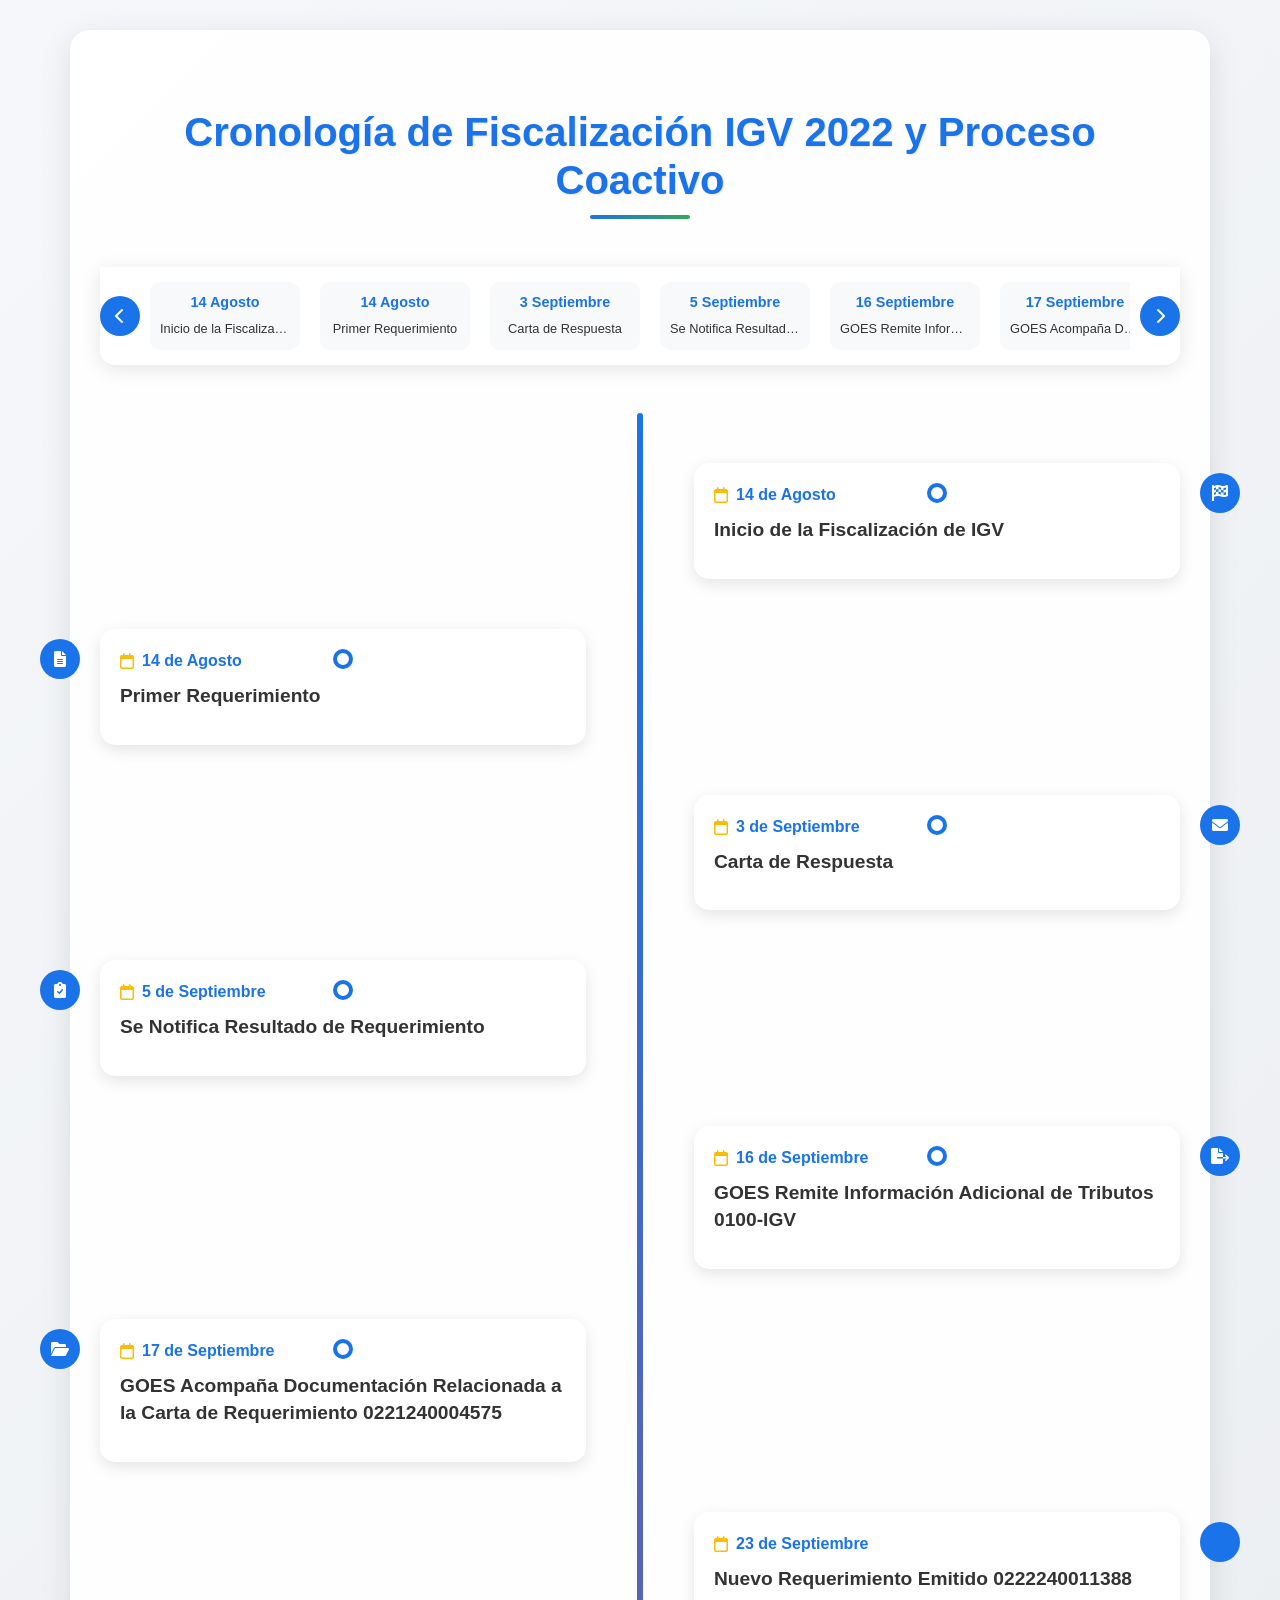
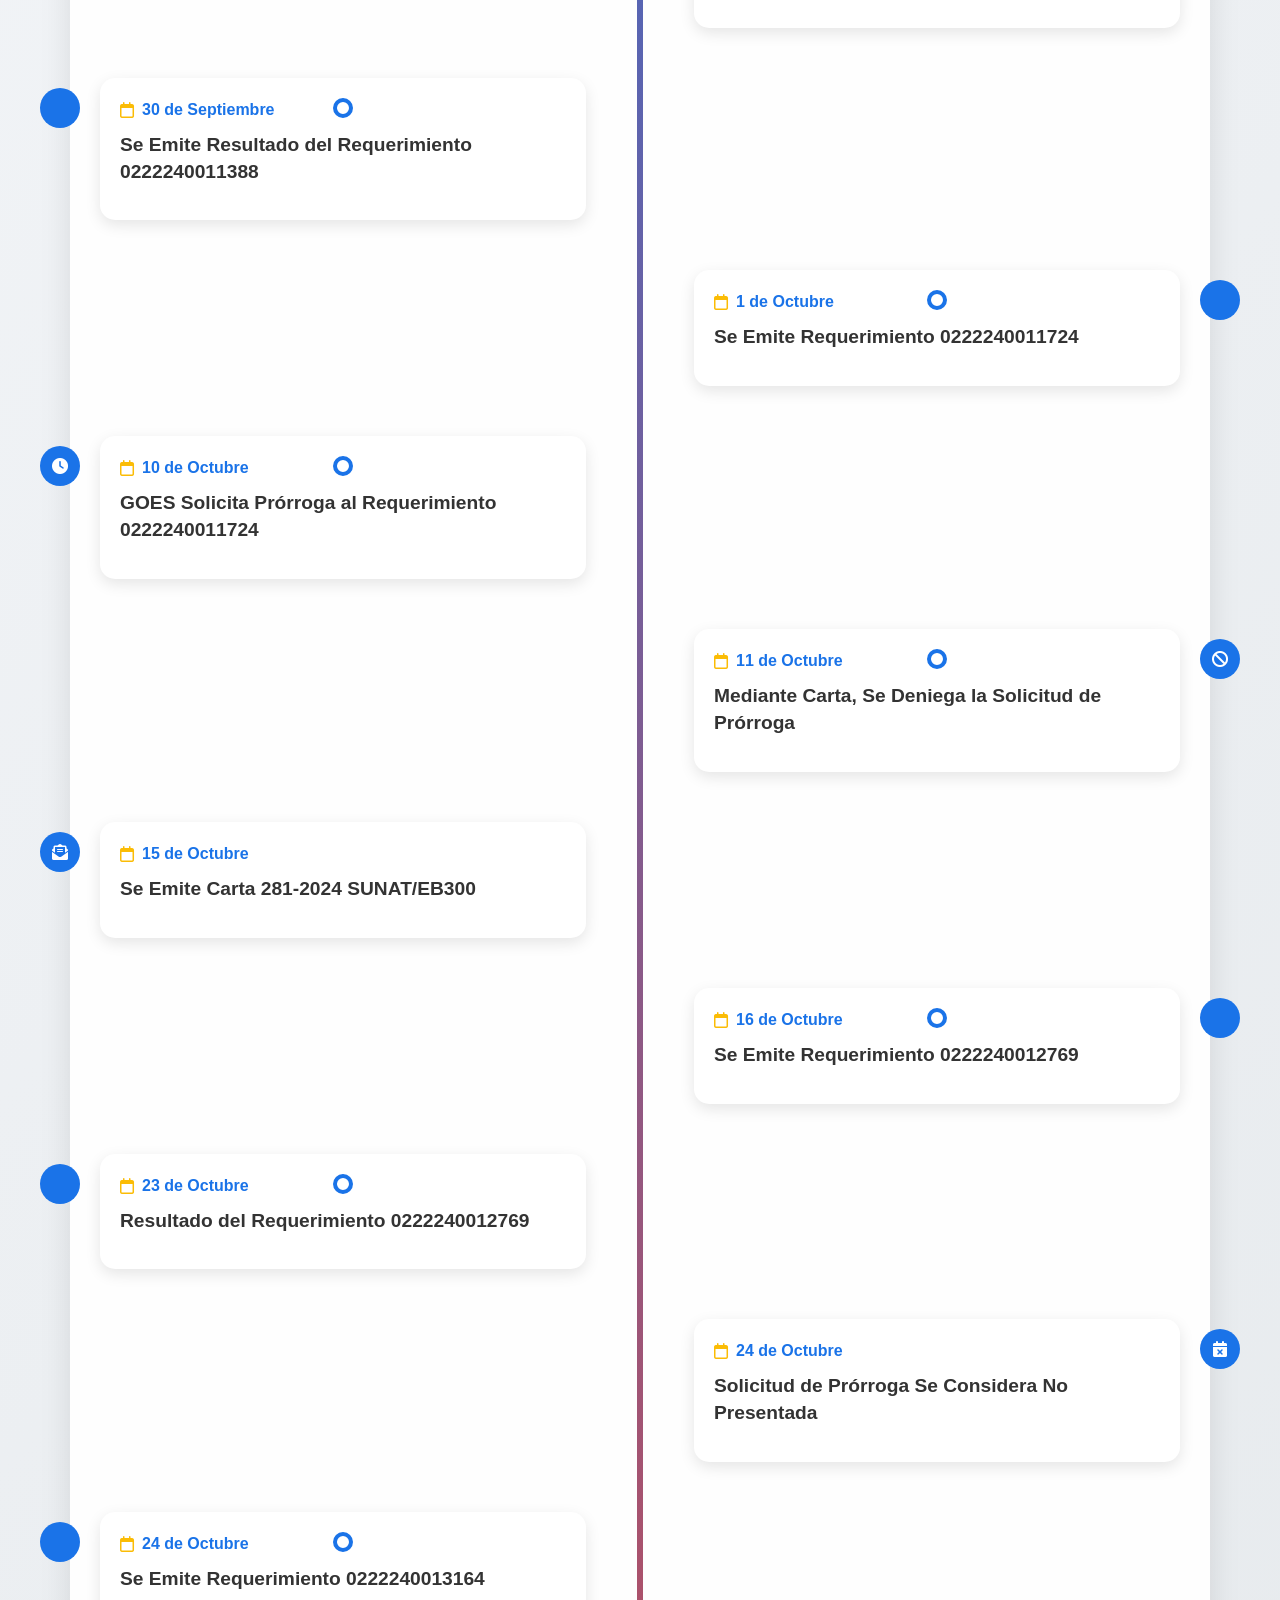
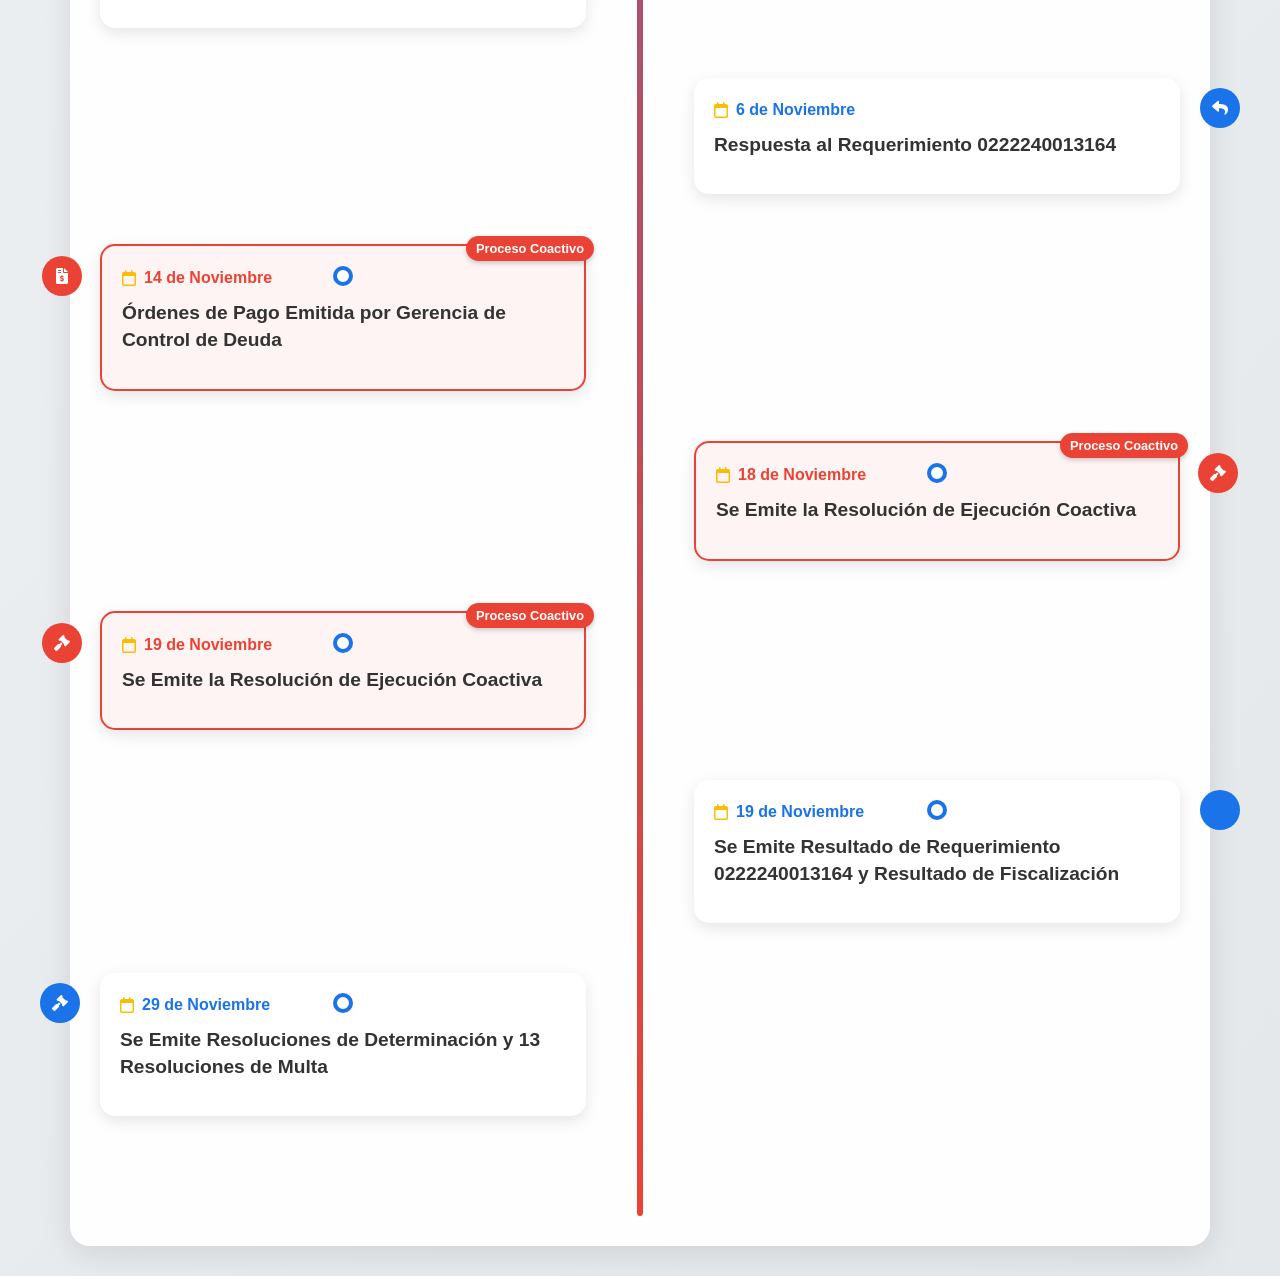
==== index.html @ 34805ff9 "Update index.html" ====
<!DOCTYPE html>
<html lang="es">
<head>
    <meta charset="UTF-8">
    <meta name="viewport" content="width=device-width, initial-scale=1.0">
    <title>Cronología de Fiscalización IGV 2022 y Proceso Coactivo</title>
    
    <!-- Bootstrap CSS -->
    <link href="https://cdn.jsdelivr.net/npm/bootstrap@5.1.3/dist/css/bootstrap.min.css" rel="stylesheet">
    <!-- Font Awesome -->
    <link rel="stylesheet" href="https://cdnjs.cloudflare.com/ajax/libs/font-awesome/6.0.0/css/all.min.css">
    
    <style>
        :root {
            --primary: #1a73e8;
            --secondary: #34a853;
            --warning: #fbbc05;
            --danger: #ea4335;
        }

        body {
            background: linear-gradient(135deg, #f5f7fa 0%, #e4e8eb 100%);
            background-image: 
                linear-gradient(135deg, #f5f7fa 0%, #e4e8eb 100%),
                repeating-linear-gradient(45deg, rgba(0,0,0,0.02) 0px, rgba(0,0,0,0.02) 1px, transparent 1px, transparent 10px);
            font-family: 'Segoe UI', Tahoma, Geneva, Verdana, sans-serif;
            min-height: 100vh;
        }

        .container {
            background: rgba(255, 255, 255, 0.95);
            border-radius: 20px;
            box-shadow: 0 8px 32px rgba(0, 0, 0, 0.1);
            padding: 30px;
            margin-top: 30px;
            margin-bottom: 30px;
        }

        h1 {
            color: #1a73e8;
            text-shadow: 1px 1px 2px rgba(0,0,0,0.1);
            font-weight: 600;
            position: relative;
            padding-bottom: 15px;
        }

        h1:after {
            content: '';
            position: absolute;
            bottom: 0;
            left: 50%;
            transform: translateX(-50%);
            width: 100px;
            height: 4px;
            background: linear-gradient(90deg, #1a73e8, #34a853);
            border-radius: 2px;
        }

        .timeline {
            position: relative;
            padding: 50px 0;
        }

        .timeline::before {
            content: '';
            position: absolute;
            width: 6px;
            background: linear-gradient(to bottom, var(--primary), var(--danger));
            top: 0;
            bottom: 0;
            left: 50%;
            margin-left: -3px;
            border-radius: 3px;
        }

        .timeline-item {
            margin-bottom: 50px;
            position: relative;
            width: 100%;
            perspective: 1000px;
            opacity: 0;
            transform: translateY(50px);
            transition: all 0.6s ease;
        }

        .timeline-item.visible {
            opacity: 1;
            transform: translateY(0);
        }

        .timeline-content {
            position: relative;
            width: 45%;
            padding: 20px;
            background: white;
            border-radius: 15px;
            box-shadow: 0 5px 15px rgba(0,0,0,0.1);
            transition: all 0.3s ease;
            transform-style: preserve-3d;
            cursor: pointer;
        }

        .timeline-content.coactive {
            background: rgba(234, 67, 53, 0.05);
            border: 2px solid var(--danger);
        }

        .timeline-content.coactive .timeline-date {
            color: var(--danger);
        }

        .timeline-content.coactive .timeline-icon {
            background: var(--danger);
        }

        .coactive-badge {
            position: absolute;
            top: -10px;
            right: -10px;
            background: var(--danger);
            color: white;
            padding: 3px 10px;
            border-radius: 20px;
            font-size: 0.8rem;
            font-weight: 600;
            box-shadow: 0 2px 5px rgba(0,0,0,0.2);
        }

        .timeline-item:nth-child(odd) .timeline-content {
            margin-left: auto;
            transform-origin: left center;
        }

        .timeline-item:nth-child(even) .timeline-content {
            margin-right: auto;
            transform-origin: right center;
        }

        .timeline-content:hover {
            transform: scale(1.05);
            box-shadow: 0 10px 25px rgba(0,0,0,0.2);
        }

        .timeline-date {
            font-size: 1rem;
            color: var(--primary);
            font-weight: 600;
            margin-bottom: 10px;
            display: flex;
            align-items: center;
            gap: 8px;
        }

        .timeline-date i {
            color: var(--warning);
        }

        .timeline-title {
            font-size: 1.2rem;
            color: #333;
            margin-bottom: 15px;
            font-weight: 600;
            line-height: 1.4;
        }

        .timeline-dot {
            position: absolute;
            width: 20px;
            height: 20px;
            background: white;
            border: 4px solid var(--primary);
            border-radius: 50%;
            top: 20px;
            left: 50%;
            margin-left: -10px;
            z-index: 1;
            transition: all 0.3s ease;
        }

        .timeline-item:hover .timeline-dot {
            transform: scale(1.3);
            background: var(--primary);
        }

        .timeline-icon {
            position: absolute;
            width: 40px;
            height: 40px;
            background: var(--primary);
            border-radius: 50%;
            display: flex;
            align-items: center;
            justify-content: center;
            color: white;
            top: 10px;
            transition: all 0.3s ease;
        }

        .timeline-item:hover .timeline-icon {
            transform: rotate(360deg);
        }

        .timeline-item:nth-child(odd) .timeline-icon {
            right: -60px;
        }

        .timeline-item:nth-child(even) .timeline-icon {
            left: -60px;
        }

        .horizontal-timeline-wrapper {
            position: sticky;
            top: 0;
            background: rgba(255, 255, 255, 0.98);
            z-index: 1000;
            padding: 15px 0;
            box-shadow: 0 4px 20px rgba(0, 0, 0, 0.1);
            border-radius: 0 0 15px 15px;
        }

        .horizontal-timeline {
            width: 100%;
            overflow: hidden;
        }

        .timeline-nav {
            display: flex;
            align-items: center;
            gap: 10px;
        }

        .nav-button {
            background: var(--primary);
            border: none;
            color: white;
            width: 40px;
            height: 40px;
            border-radius: 50%;
            display: flex;
            align-items: center;
            justify-content: center;
            cursor: pointer;
            transition: all 0.3s ease;
        }

        .nav-button:hover {
            background: var(--secondary);
        }

        .nav-items-container {
            overflow: hidden;
            flex: 1;
        }

        .nav-items {
            display: flex;
            gap: 20px;
            transition: transform 0.3s ease;
        }

        .nav-item {
            min-width: 150px;
            text-decoration: none;
            color: #333;
            padding: 10px;
            border-radius: 10px;
            background: #f8f9fa;
            transition: all 0.3s ease;
            text-align: center;
        }

        .nav-item.coactive {
            background: rgba(234, 67, 53, 0.1);
            border: 1px solid var(--danger);
        }

        .nav-item:hover {
            background: var(--primary);
            color: white;
            transform: translateY(-3px);
        }

        .nav-item .date {
            font-size: 0.9rem;
            color: var(--primary);
            font-weight: 600;
        }

        .nav-item.coactive .date {
            color: var(--danger);
        }

        .nav-item:hover .date {
            color: white;
        }

        .nav-item .title {
            font-size: 0.8rem;
            margin-top: 5px;
            white-space: nowrap;
            overflow: hidden;
            text-overflow: ellipsis;
        }

        @media (max-width: 768px) {
            .timeline::before {
                left: 40px;
            }

            .timeline-content {
                width: calc(100% - 80px);
                margin-left: 80px !important;
            }

            .timeline-dot {
                left: 40px;
            }

            .timeline-icon {
                left: 20px !important;
            }
        }

        .modal-backdrop {
            background-color: rgba(0, 0, 0, 0.5) !important;
        }

        .modal-content {
            border-radius: 15px;
            border: none;
        }

        .modal-header {
            background: var(--primary);
            color: white;
            border-radius: 15px 15px 0 0;
            padding: 1rem;
        }

        .modal-header.coactive {
            background: var(--danger);
        }

        .modal-body {
            padding: 25px;
            font-size: 1.1rem;
            line-height: 1.8;
            text-align: justify;
            max-height: 80vh;
            overflow-y: auto;
        }

        .event-description {
            white-space: pre-line;
            text-align: left;
        }

        .btn-close {
            background-color: white !important;
            opacity: 1;
        }

        .modal-footer {
            border-top: 1px solid #dee2e6;
            padding: 1rem;
        }

        .btn-secondary {
            background-color: var(--primary);
            border: none;
        }

        .btn-secondary:hover {
            background-color: var(--secondary);
        }
    </style>
</head>
<body>
    <div class="container">
        <h1 class="text-center my-5">Cronología de Fiscalización IGV 2022 y Proceso Coactivo</h1>
        <div class="horizontal-timeline-wrapper mb-5">
            <div class="horizontal-timeline">
                <div class="timeline-nav">
                    <button class="nav-button prev-button">
                        <i class="fas fa-chevron-left"></i>
                    </button>
                    <div class="nav-items-container">
                        <div class="nav-items">
                            <!-- Los nav-items se generarán dinámicamente -->
                        </div>
                    </div>
                    <button class="nav-button next-button">
                        <i class="fas fa-chevron-right"></i>
                    </button>
                </div>
            </div>
        </div>
        <div class="timeline" id="timeline"></div>
    </div>

    <!-- Modal Template -->
    <div class="modal fade" id="eventModal" tabindex="-1">
        <div class="modal-dialog modal-dialog-centered">
            <div class="modal-content">
                <div class="modal-header">
                    <h5 class="modal-title"></h5>
                    <button type="button" class="btn-close" data-bs-dismiss="modal"></button>
                </div>
                <div class="modal-body">
                    <div class="event-date mb-3"></div>
                    <div class="event-description"></div>
                </div>
                <div class="modal-footer">
                    <button type="button" class="btn btn-secondary" data-bs-dismiss="modal">Cerrar</button>
                </div>
            </div>
        </div>
    </div>

    <!-- Scripts -->
    <script src="https://cdn.jsdelivr.net/npm/bootstrap@5.1.3/dist/js/bootstrap.bundle.min.js"></script>
    
    <script>
        // Array combinado de eventos
        const events = [
            {
                date: '14 de Agosto',
                title: 'Inicio de la Fiscalización de IGV',
                icon: 'fa-solid fa-flag-checkered',
                description: `Con fecha 14 de agosto del 2024, mediante carta 240021952905-01 SUNAT – se da inicio de la fiscalización de IGV año 2022, con requerimiento N°. 022124004575 de fecha 14 de agosto del 2024.

La Superintendencia Nacional de Aduanas y de Administración Tributaria en el ejercicio de su función fiscalizadora realiza inspecciones, investigaciones y el control del cumplimiento de obligaciones tributarias y/u obligaciones formales, mediante programas de fiscalización.`
            },
            {
                date: '14 de Agosto',
                title: 'Primer Requerimiento',
                icon: 'fa-solid fa-file-lines',
                description: `Con fecha 14 de agosto del 2024, se da el primer requerimiento N° 0221240004575, en el cual se requiere:

● Archivo en formato texto (txt) de los libros de caja y bancos, libro diario o libro diario de formato simplificado, libro mayor, libro de inventario y balances, registro de compras, registro activos fijos y registro de consignaciones.

● Si lleva la contabilidad en sistema computarizado se requiere copia de la base de datos en formato Excel de los libros de caja y bancos, libro diario o libro diario de formato simplificado, libro mayor, libro de inventario y balances, registro de compras, registro activos fijos y registro de consignaciones.

● Análisis mensual de la determinación del IGV.

● Fecha de presentación el día 03 de septiembre del 2024.`
            },
            {
                date: '3 de Septiembre',
                title: 'Carta de Respuesta',
                icon: 'fa-solid fa-envelope',
                description: 'Se cumplió con dar respuesta al requerimiento en el plazo establecido'
            },
            {
                date: '5 de Septiembre',
                title: 'Se Notifica Resultado de Requerimiento',
                icon: 'fa-solid fa-clipboard-check',
                description: `Con fecha 05 de Setiembre del 2024, SUNAT notifica el resultado del requerimiento N°. 0221240004575, en la cual concluye que:

● Se ha encontrado información parcial por lo que se había infringido en el punto 1 y 2 del requerimiento; el numeral 5 del artículo 177 del TUO del código tributario aprobado por el decreto supremo 133-2013-F

● Al vencimiento del plazo otorgado, el contribuyente cumplió de manera parcial con proporcionar y/o presentar la documentación y/o la información solicitada mediante el Requerimiento N° 0221240004575, correspondiente al Impuesto general a las Ventas por los periodos del 2022-01 al 2022-12, cuyo vencimiento fue el 03/09/2024.`
            },
            {
                date: '16 de Septiembre',
                title: 'GOES Remite Información Adicional de Tributos 0100-IGV',
                icon: 'fa-solid fa-file-export',
                description: `El 16 de septiembre GOES remite información adicional de tributo 0100-IGV del periodo 2022-01 hasta el 2022-12 relacionada con la fiscalización del crédito fiscal de adquisiciones y compras de dicho periodo, contradicción el documento del punto 5`
            },
            {
                date: '17 de Septiembre',
                title: 'GOES Acompaña Documentación Relacionada a la Carta de Requerimiento 0221240004575',
                icon: 'fa-solid fa-folder-open',
                description: 'El 17 de septiembre del 2024 GOES se acompaña documentación relacionado a la carta de requerimiento n°. 0221240004575'
            },
            {
                date: '23 de Septiembre',
                title: 'Nuevo Requerimiento Emitido 0222240011388',
                icon: 'fa-solid fa-file-circle-plus',
                description: `Con fecha 23 de Septiembre del 2024, se emite NUEVO requerimiento N° 0222240011388, en donde se reitera:

● Archivos en formato texto (txt) del Registro de Compras llevado de manera electrónica (SLE-PLE) de acuerdo a la Resolución de Superintendencia N 286-2009/SUNAT y normas modificatorias, correspondiente a los períodos 01/2022 a 12/2022.

● Una copia de la base de datos, en formato Excel (xls o xlsx) o texto (txt) así como copias en archivo PDF o PDF/A del original de los folios referidos a la Legalización de Libro Diario, Libro Mayor, Libro de Inventarios y Balances, Registro de Activos Fijos y Registro de Consignaciones, por llevar la contabilidad en sistema computarizado.

● Fecha de vencimiento de respuesta 27 de septiembre del 2024.`
            },
            {
                date: '30 de Septiembre',
                title: 'Se Emite Resultado del Requerimiento 0222240011388',
                icon: 'fa-solid fa-file-circle-check',
                description: `Con fecha 30 de Setiembre del 2024, se emite el resultado de requerimiento N° 0222240011388, que concluye que:

● Al vencimiento del plazo otorgado, el contribuyente no cumplió con presentar y/o proporcionar la totalidad de la documentación y/o la información solicitada, de manera reiterada, mediante el Requerimiento N° 0222240011388, correspondiente al Impuesto general a las Ventas por los periodos del 2022-01 al 2022-12, cuyo vencimiento fue el 27/09/2024.`
            },
            {
                date: '1 de Octubre',
                title: 'Se Emite Requerimiento 0222240011724',
                icon: 'fa-solid fa-file-circle-exclamation',
                description: `Con fecha 01 de octubre del 2024, se emite el requerimiento N° 0222240011724, mediante el cual se le requiere:

● Sustentar el Crédito Fiscal del IGV de los comprobantes de pago detallados en el ANEXO N° 02 del presente Requerimiento correspondiente a los proveedores indicados, con la documentación que permita acreditar la efectiva realización de las operaciones de compras (acorde a lo previsto por el artículo 44° de la T.U.O. de la Ley del IGV); y en tanto, este primer criterio sea satisfecho, respecto de la información y/o documentación proporcionada se verificará el cumplimiento de los requisitos sustanciales y formales previstos en los artículos 18° y 19° del T.U.O. de la Ley del IGV, respectivamente, con respecto a 3 empresas:

- 20603145501 SOYA LAS AMERICAS S.A.C
- 20604638021 COMERCIAL FERRETEROS LOS ANGELES SAC
- 20543504492 EQUILIBRIO PUBLICITARIO Y COMUNICACIONES S.A.C.`
            },
            {
                date: '10 de Octubre',
                title: 'GOES Solicita Prórroga al Requerimiento 0222240011724',
                icon: 'fa-solid fa-clock',
                description: `Con fecha 10 de octubre del 2024 GOES solicita prórroga de plazo, dando respuesta al requerimiento n°0222240011724 y en la cual se indica:

● De conformidad con el requerimiento N.° 0222240011724 relacionado con la carta N.° 240021952905-01-Sunat, es de mencionar que nos encontramos en proceso de recuperación de documentos de las operaciones económicas y libros contables del año 2022, en tal sentido solicitamos la ampliación de noventa (90) días adicionales para cumplir con la entrega de la relación de documentos e información que nos requiere.`
            },
            {
                date: '11 de Octubre',
                title: 'Mediante Carta, Se Deniega la Solicitud de Prórroga',
                icon: 'fa-solid fa-ban',
                description: `Con fecha 11 de octubre del 2024, mediante carta N°240021952905-02-SUNAT, se da respuesta a solicitud en la que se indica:

● De acuerdo a la evaluación del expediente, se le comunica que su solicitud de prórroga se considera como no presentada en concordancia con lo dispuesto en el artículo 7° del Reglamento de Procedimiento de Fiscalización aprobado por Decreto Supremo N° 085-2007-EF, y normas modificatorias, al no haber sido presentada dentro del plazo previsto en el referido artículo, ni haber acreditado con documentación fehaciente el caso fortuito o fuerza mayor que impida su presentación en dicho plazo.`
            },
            {
                date: '15 de Octubre',
                title: 'Se Emite Carta 281-2024 SUNAT/EB300',
                icon: 'fa-solid fa-envelope-open-text',
                description: `Con fecha 15 de Octubre del 2024, se emite la carta N° 281-2024-SUNAT/EB300, mediante la cual:

● De deja sin efecto el Resultado de Requerimiento N.° 0222240011388 notificado el 30 de septiembre de 2024 y el Requerimiento N° 0222240011724 notificado el 01 de octubre de 2024, ambos documentos notificados al buzón electrónico; mediante los cuales, por el primero se comunicó al contribuyente el cumplimiento o no de la presentación de la información solicitada en el Requerimiento N.° 0222240011388 (que mediante la presente se deja sin efecto), y, por el segundo se solicitó al contribuyente que presente información referida al crédito fiscal que devino del Resultado de Requerimiento antes señalado; en ese sentido, corresponde también que, el Resultado de Requerimiento N.° 0222240011388 y el Requerimiento N° 0222240011724 se dejen sin efecto.

● Para declarar nula los requerimientos antes mencionado se sustenta en el hecho que los requerimientos son ambiguos e imprecisos por lo que se deja sin efecto el requerimiento N°. 0222240011388 y además los resultados de los requerimientos.`
            },
            {
                date: '16 de Octubre',
                title: 'Se Emite Requerimiento 0222240012769',
                icon: 'fa-solid fa-file-circle-plus',
                description: `Con fecha 16 de octubre del 2024, se emite requerimiento N° 0222240012769, donde solicita se cumpla con remitir lo siguiente:

● Archivos en formato texto (txt) del Registro de Compras llevado de manera electrónica (SLE-PLE) de acuerdo a la Resolución de Superintendencia N 286-2009/SUNAT y normas modificatorias, correspondiente a los períodos 01/2022 a 12/2022.

● Una copia de la base de datos, en formato Excel (xls o xlsx) o texto (txt) así como copias en archivo PDF o PDF/A del original de los folios referidos a la Legalización de Libro Diario, Libro Mayor, Libro de Inventarios y Balances, Registro de Activos Fijos y Registro de Consignaciones, por llevar la contabilidad en sistema computarizado.

● Fecha de vencimiento 22 de octubre del 2024.`
            },
            {
                date: '23 de Octubre',
                title: 'Resultado del Requerimiento 0222240012769',
                icon: 'fa-solid fa-file-circle-check',
                description: `Con fecha 23 de octubre del 2024, se emite el resultado de requerimiento N° 0222240012769, que indica:

● Al vencimiento del plazo otorgado, el contribuyente no cumplió con presentar y/o proporcionar la totalidad de la documentación y/o la información solicitada, de manera reiterada, mediante el Requerimiento N° 0222240012769, correspondiente al Impuesto general a las Ventas por los periodos del 2022-01 al 2022-12, cuyo vencimiento fue el 22/10/2024.`
            },
            {
                date: '24 de Octubre',
                title: 'Solicitud de Prórroga Se Considera No Presentada',
                icon: 'fa-solid fa-calendar-xmark',
                description: `Con fecha 24 de octubre del 2024, mediante carta N°240021952905-03-SUNAT, se tiene como no presentada la solicitud de prórroga de plazo.

● De acuerdo a la evaluación del expediente, se le comunica que su solicitud de prórroga se considera como no presentada en concordancia con lo dispuesto en el artículo 7° del Reglamento de Procedimiento de Fiscalización aprobado por Decreto Supremo N° 085-2007-EF, y normas modificatorias, al no haber sido presentada dentro del plazo previsto en el referido artículo, ni haber acreditado con documentación fehaciente el caso fortuito o fuerza mayor que impida su presentación en dicho plazo.`
            },
            {
                date: '24 de Octubre',
                title: 'Se Emite Requerimiento 0222240013164',
                icon: 'fa-solid fa-file-circle-plus',
                description: `Con fecha 24 de octubre del 2024, se emite requerimiento N° 0222240013164, mediante el cual se le requiere:

● Sustentar el Crédito Fiscal del IGV de los comprobantes de pago detallados en el ANEXO N° 02 "RELACIÓN DE COMPROBANTES DE PAGO SELECCIONADOS PARA ACREDITAR LAS OPERACIONES" adjunto al presente Requerimiento correspondiente a los proveedores indicados, con la documentación que permita acreditar la efectiva realización de las operaciones de compras (acorde a lo previsto por el artículo 44° de la T.U.O. de la Ley del IGV); y en tanto, este primer criterio sea satisfecho, respecto de la información y/o documentación proporcionada se verificará el cumplimiento de los requisitos sustanciales y formales previstos en los artículos 18° y 19° del T.U.O. de la Ley del IGV, respectivamente.`
            },
            {
                date: '6 de Noviembre',
                title: 'Respuesta al Requerimiento 0222240013164',
                icon: 'fa-solid fa-reply',
                description: `Con fecha 06 de noviembre del 2024, se da respuesta al requerimiento N° 0222240013164, en la cual se indica:

● Que, se ha cumplido con presentar la documentación solicitada en el requerimiento N° 0222240013164.`
            },
            {
                date: '14 de Noviembre',
                title: 'Órdenes de Pago Emitida por Gerencia de Control de Deuda',
                icon: 'fa-solid fa-file-invoice-dollar',
                description: `⮚ Con fecha 14 de noviembre del 2024, se emiten 11 órdenes de pago por los períodos 01,03,04,05,06,07,08,09,10,11 – 2022.

● Orden de pago N° 021-001-0757794 – periodo 2022-01-
● Orden de pago N° 021-001-0757822 – periodo 2022-01-
● Orden de pago N° 021-001-0757785 – periodo 2022-03-
● Orden de pago N° 021-001-0757786 – periodo 2022-04-
● Orden de pago N° 021-001-0757787 – periodo 2022-05-
● Orden de pago N° 021-001-0757788 – periodo 2022-06-
● Orden de pago N° 021-001-0757789 – periodo 2022-07-
● Orden de pago N° 021-001-0757790 – periodo 2022-08-
● Orden de pago N° 021-001-0757791 – periodo 2022-09-
● Orden de pago N° 021-001-0757792 – periodo 2022-10-
● Orden de pago N° 021-001-0757823 – periodo 2022-11-`,
                type: 'coactive'
            },
            {
                date: '18 de Noviembre',
                title: 'Se Emite la Resolución de Ejecución Coactiva',
                icon: 'fa-solid fa-gavel',
                description: `⮚ Con fecha 18 de noviembre del 2024, se emite la resolución de ejecución coactiva N° 021-006-0360096, total de deuda exigible S/.1,669,488.00.`,
                type: 'coactive'
            },
            {
                date: '19 de Noviembre',
                title: 'Se Emite la Resolución de Ejecución Coactiva',
                icon: 'fa-solid fa-gavel',
                description: `⮚ Con fecha 19 de noviembre del 2024, se emite la resolución de ejecución coactiva N° 021-006-0360223, total de deuda exigible S/.79,052.00.`,
                type: 'coactive'
            },
            {
                date: '19 de Noviembre',
                title: 'Se Emite Resultado de Requerimiento 0222240013164 y Resultado de Fiscalización',
                icon: 'fa-solid fa-file-circle-check',
                description: `Con Fecha 19 de Noviembre del 2024, se emite resultado de requerimiento N° 0222240013164, cierre de fiscalización.

● Al vencimiento del plazo otorgado, el contribuyente no cumplió con presentar y/o proporcionar la totalidad de la documentación y/o la información solicitada mediante el Requerimiento N° 0222240013164.

● Sin embargo, el contribuyente al no contar con la documentación que sustente el Crédito Fiscal del IGV de los comprobantes de pago detallados en el ANEXO N° 02 "RELACIÓN DE COMPROBANTES DE PAGO SELECCIONADOS PARA ACREDITAR LAS OPERACIONES" adjunto al Requerimiento N° 0222240013164 correspondiente a los proveedores ahí indicados, ha presentado sus declaraciones rectificatorias correspondiente a los periodos enero a marzo 2022.`
            },
            {
                date: '29 de Noviembre',
                title: 'Se Emite Resoluciones de Determinación y 13 Resoluciones de Multa',
                icon: 'fa-solid fa-gavel',
                description: `Se emitieron las siguientes resoluciones de multa:

● 022-00-0027973
● 022-003-0096799
● 022-003-0096800
● 022-003-0096801
● 022-003-0096803
● 022-003-0096803
● 022-003-0096804
● 022-003-0096805
● 022-003-0096807
● 022-003-0096808
● 022-003-0096809
● 022-00-0027972`
            }
        ];

        document.addEventListener('DOMContentLoaded', function() {
            const timeline = document.getElementById('timeline');
            const modal = document.getElementById('eventModal');
            const bsModal = new bootstrap.Modal(modal);
            const navItems = document.querySelector('.nav-items');

            // Generar nav-items
            events.forEach((event, index) => {
                const navItem = document.createElement('a');
                navItem.href = `#event-${index}`;
                navItem.className = `nav-item ${event.type === 'coactive' ? 'coactive' : ''}`;
                navItem.innerHTML = `
                    <div class="date">${event.date.split(' ')[0]} ${event.date.split(' ')[2]}</div>
                    <div class="title">${event.title}</div>
                `;
                navItems.appendChild(navItem);
            });

            // Generar timeline items
            events.forEach((event, index) => {
                const item = document.createElement('div');
                item.className = 'timeline-item';
                item.id = `event-${index}`;
                item.innerHTML = `
                    <div class="timeline-content ${event.type === 'coactive' ? 'coactive' : ''}" onclick="showModal(${index})">
                        ${event.type === 'coactive' ? '<div class="coactive-badge">Proceso Coactivo</div>' : ''}
                        <div class="timeline-date">
                            <i class="fa-regular fa-calendar"></i>
                            ${event.date}
                        </div>
                        <h3 class="timeline-title">${event.title}</h3>
                        <div class="timeline-dot"></div>
                        <div class="timeline-icon">
                            <i class="${event.icon}"></i>
                        </div>
                    </div>
                `;
                timeline.appendChild(item);
            });

            window.showModal = function(index) {
                const event = events[index];
                const modalHeader = modal.querySelector('.modal-header');
                modalHeader.className = `modal-header ${event.type === 'coactive' ? 'coactive' : ''}`;
                
                modal.querySelector('.modal-title').innerHTML = `
                    <i class="${event.icon} me-2"></i>${event.title}
                `;
                modal.querySelector('.event-date').innerHTML = `
                    <i class="fa-regular fa-calendar me-2 text-${event.type === 'coactive' ? 'danger' : 'primary'}"></i>
                    <span class="fw-bold">${event.date}</span>
                `;
                modal.querySelector('.event-description').innerHTML = event.description || 'No hay descripción disponible.';
                bsModal.show();
            };

            // Navegación horizontal
            const navItemsContainer = document.querySelector('.nav-items-container');
            const prevButton = document.querySelector('.prev-button');
            const nextButton = document.querySelector('.next-button');
            let scrollPosition = 0;
            const scrollAmount = 300;

            nextButton.addEventListener('click', () => {
                scrollPosition += scrollAmount;
                if (scrollPosition > navItems.scrollWidth - navItemsContainer.clientWidth) {
                    scrollPosition = navItems.scrollWidth - navItemsContainer.clientWidth;
                }
                navItems.style.transform = `translateX(-${scrollPosition}px)`;
            });

            prevButton.addEventListener('click', () => {
                scrollPosition -= scrollAmount;
                if (scrollPosition < 0) {
                    scrollPosition = 0;
                }
                navItems.style.transform = `translateX(-${scrollPosition}px)`;
            });

            // Scroll suave
            document.querySelectorAll('.nav-item').forEach(item => {
                item.addEventListener('click', function(e) {
                    e.preventDefault();
                    const targetId = this.getAttribute('href');
                    const targetElement = document.querySelector(targetId);
                    targetElement.scrollIntoView({
                        behavior: 'smooth',
                        block: 'center'
                    });
                });
            });

            // Animación de aparición
            function checkVisibility() {
                const items = document.querySelectorAll('.timeline-item');
                items.forEach(item => {
                    const rect = item.getBoundingClientRect();
                    const isVisible = (rect.top <= window.innerHeight * 0.8);
                    if (isVisible) {
                        item.classList.add('visible');
                    }
                });
            }

            window.addEventListener('scroll', checkVisibility);
            window.addEventListener('load', checkVisibility);
            setTimeout(checkVisibility, 100);
        });
    </script>
</body>
</html>
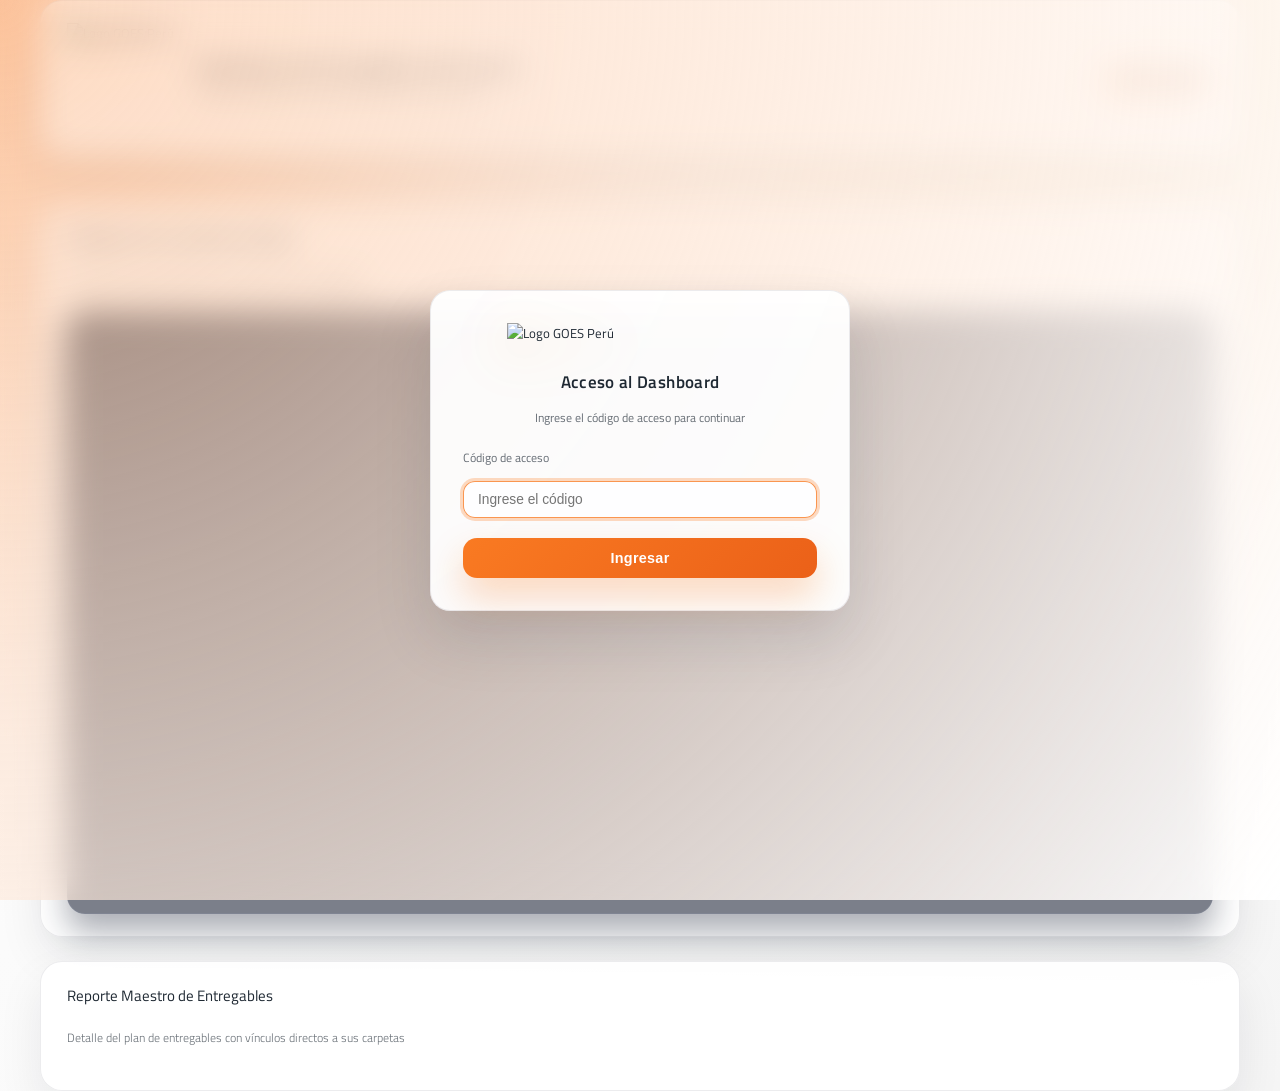
==== commit cba3c364: "Update index.html" ====
--- a/index.html
+++ b/index.html
@@ -1,752 +1,1000 @@
 <!DOCTYPE html>
 <html lang="es">
 <head>
-    <meta charset="UTF-8">
-    <meta name="viewport" content="width=device-width, initial-scale=1.0">
-    <title>Cronología de Fiscalización IGV 2022 y Proceso Coactivo</title>
-    
-    <!-- Bootstrap CSS -->
-    <link href="https://cdn.jsdelivr.net/npm/bootstrap@5.1.3/dist/css/bootstrap.min.css" rel="stylesheet">
-    <!-- Font Awesome -->
-    <link rel="stylesheet" href="https://cdnjs.cloudflare.com/ajax/libs/font-awesome/6.0.0/css/all.min.css">
-    
-    <style>
-        :root {
-            --primary: #1a73e8;
-            --secondary: #34a853;
-            --warning: #fbbc05;
-            --danger: #ea4335;
-        }
-
-        body {
-            background: linear-gradient(135deg, #f5f7fa 0%, #e4e8eb 100%);
-            background-image: 
-                linear-gradient(135deg, #f5f7fa 0%, #e4e8eb 100%),
-                repeating-linear-gradient(45deg, rgba(0,0,0,0.02) 0px, rgba(0,0,0,0.02) 1px, transparent 1px, transparent 10px);
-            font-family: 'Segoe UI', Tahoma, Geneva, Verdana, sans-serif;
-            min-height: 100vh;
-        }
-
-        .container {
-            background: rgba(255, 255, 255, 0.95);
-            border-radius: 20px;
-            box-shadow: 0 8px 32px rgba(0, 0, 0, 0.1);
-            padding: 30px;
-            margin-top: 30px;
-            margin-bottom: 30px;
-        }
-
-        h1 {
-            color: #1a73e8;
-            text-shadow: 1px 1px 2px rgba(0,0,0,0.1);
-            font-weight: 600;
-            position: relative;
-            padding-bottom: 15px;
-        }
-
-        h1:after {
-            content: '';
-            position: absolute;
-            bottom: 0;
-            left: 50%;
-            transform: translateX(-50%);
-            width: 100px;
-            height: 4px;
-            background: linear-gradient(90deg, #1a73e8, #34a853);
-            border-radius: 2px;
-        }
-
-        .timeline {
-            position: relative;
-            padding: 50px 0;
-        }
-
-        .timeline::before {
-            content: '';
-            position: absolute;
-            width: 6px;
-            background: linear-gradient(to bottom, var(--primary), var(--danger));
-            top: 0;
-            bottom: 0;
-            left: 50%;
-            margin-left: -3px;
-            border-radius: 3px;
-        }
-
-        .timeline-item {
-            margin-bottom: 50px;
-            position: relative;
-            width: 100%;
-            perspective: 1000px;
-            opacity: 0;
-            transform: translateY(50px);
-            transition: all 0.6s ease;
-        }
-
-        .timeline-item.visible {
-            opacity: 1;
-            transform: translateY(0);
-        }
-
-        .timeline-content {
-            position: relative;
-            width: 45%;
-            padding: 20px;
-            background: white;
-            border-radius: 15px;
-            box-shadow: 0 5px 15px rgba(0,0,0,0.1);
-            transition: all 0.3s ease;
-            transform-style: preserve-3d;
-            cursor: pointer;
-        }
-
-        .timeline-content.coactive {
-            background: rgba(234, 67, 53, 0.05);
-            border: 2px solid var(--danger);
-        }
-
-        .timeline-content.coactive .timeline-date {
-            color: var(--danger);
-        }
-
-        .timeline-content.coactive .timeline-icon {
-            background: var(--danger);
-        }
-
-        .coactive-badge {
-            position: absolute;
-            top: -10px;
-            right: -10px;
-            background: var(--danger);
-            color: white;
-            padding: 3px 10px;
-            border-radius: 20px;
-            font-size: 0.8rem;
-            font-weight: 600;
-            box-shadow: 0 2px 5px rgba(0,0,0,0.2);
-        }
-
-        .timeline-item:nth-child(odd) .timeline-content {
-            margin-left: auto;
-            transform-origin: left center;
-        }
-
-        .timeline-item:nth-child(even) .timeline-content {
-            margin-right: auto;
-            transform-origin: right center;
-        }
-
-        .timeline-content:hover {
-            transform: scale(1.05);
-            box-shadow: 0 10px 25px rgba(0,0,0,0.2);
-        }
-
-        .timeline-date {
-            font-size: 1rem;
-            color: var(--primary);
-            font-weight: 600;
-            margin-bottom: 10px;
-            display: flex;
-            align-items: center;
-            gap: 8px;
-        }
-
-        .timeline-date i {
-            color: var(--warning);
-        }
-
-        .timeline-title {
-            font-size: 1.2rem;
-            color: #333;
-            margin-bottom: 15px;
-            font-weight: 600;
-            line-height: 1.4;
-        }
-
-        .timeline-dot {
-            position: absolute;
-            width: 20px;
-            height: 20px;
-            background: white;
-            border: 4px solid var(--primary);
-            border-radius: 50%;
-            top: 20px;
-            left: 50%;
-            margin-left: -10px;
-            z-index: 1;
-            transition: all 0.3s ease;
-        }
-
-        .timeline-item:hover .timeline-dot {
-            transform: scale(1.3);
-            background: var(--primary);
-        }
-
-        .timeline-icon {
-            position: absolute;
-            width: 40px;
-            height: 40px;
-            background: var(--primary);
-            border-radius: 50%;
-            display: flex;
-            align-items: center;
-            justify-content: center;
-            color: white;
-            top: 10px;
-            transition: all 0.3s ease;
-        }
-
-        .timeline-item:hover .timeline-icon {
-            transform: rotate(360deg);
-        }
-
-        .timeline-item:nth-child(odd) .timeline-icon {
-            right: -60px;
-        }
-
-        .timeline-item:nth-child(even) .timeline-icon {
-            left: -60px;
-        }
-
-        .horizontal-timeline-wrapper {
-            position: sticky;
-            top: 0;
-            background: rgba(255, 255, 255, 0.98);
-            z-index: 1000;
-            padding: 15px 0;
-            box-shadow: 0 4px 20px rgba(0, 0, 0, 0.1);
-            border-radius: 0 0 15px 15px;
-        }
-
-        .horizontal-timeline {
-            width: 100%;
-            overflow: hidden;
-        }
-
-        .timeline-nav {
-            display: flex;
-            align-items: center;
-            gap: 10px;
-        }
-
-        .nav-button {
-            background: var(--primary);
-            border: none;
-            color: white;
-            width: 40px;
-            height: 40px;
-            border-radius: 50%;
-            display: flex;
-            align-items: center;
-            justify-content: center;
-            cursor: pointer;
-            transition: all 0.3s ease;
-        }
-
-        .nav-button:hover {
-            background: var(--secondary);
-        }
-
-        .nav-items-container {
-            overflow: hidden;
-            flex: 1;
-        }
-
-        .nav-items {
-            display: flex;
-            gap: 20px;
-            transition: transform 0.3s ease;
-        }
-
-        .nav-item {
-            min-width: 150px;
-            text-decoration: none;
-            color: #333;
-            padding: 10px;
-            border-radius: 10px;
-            background: #f8f9fa;
-            transition: all 0.3s ease;
-            text-align: center;
-        }
-
-        .nav-item.coactive {
-            background: rgba(234, 67, 53, 0.1);
-            border: 1px solid var(--danger);
-        }
-
-        .nav-item:hover {
-            background: var(--primary);
-            color: white;
-            transform: translateY(-3px);
-        }
-
-        .nav-item .date {
-            font-size: 0.9rem;
-            color: var(--primary);
-            font-weight: 600;
-        }
-
-        .nav-item.coactive .date {
-            color: var(--danger);
-        }
-
-        .nav-item:hover .date {
-            color: white;
-        }
-
-        .nav-item .title {
-            font-size: 0.8rem;
-            margin-top: 5px;
-            white-space: nowrap;
-            overflow: hidden;
-            text-overflow: ellipsis;
-        }
-
-        @media (max-width: 768px) {
-            .timeline::before {
-                left: 40px;
-            }
-
-            .timeline-content {
-                width: calc(100% - 80px);
-                margin-left: 80px !important;
-            }
-
-            .timeline-dot {
-                left: 40px;
-            }
-
-            .timeline-icon {
-                left: 20px !important;
-            }
-        }
-
-        .modal-backdrop {
-            background-color: rgba(0, 0, 0, 0.5) !important;
-        }
-
-        .modal-content {
-            border-radius: 15px;
-            border: none;
-        }
-
-        .modal-header {
-            background: var(--primary);
-            color: white;
-            border-radius: 15px 15px 0 0;
-            padding: 1rem;
-        }
-
-        .modal-header.coactive {
-            background: var(--danger);
-        }
-
-        .modal-body {
-            padding: 25px;
-            font-size: 1.1rem;
-            line-height: 1.8;
-            text-align: justify;
-            max-height: 80vh;
-            overflow-y: auto;
-        }
-
-        .event-description {
-            white-space: pre-line;
-            text-align: left;
-        }
-
-        .btn-close {
-            background-color: white !important;
-            opacity: 1;
-        }
-
-        .modal-footer {
-            border-top: 1px solid #dee2e6;
-            padding: 1rem;
-        }
-
-        .btn-secondary {
-            background-color: var(--primary);
-            border: none;
-        }
-
-        .btn-secondary:hover {
-            background-color: var(--secondary);
-        }
-    </style>
+  <meta charset="UTF-8">
+  <meta name="viewport" content="width=device-width, initial-scale=1.0">
+  <title>Dashboard Orygen</title>
+  <link rel="preconnect" href="https://fonts.googleapis.com">
+  <link rel="preconnect" href="https://fonts.gstatic.com" crossorigin>
+  <link href="https://fonts.googleapis.com/css2?family=Titillium+Web:wght@300;400;600;700&display=swap" rel="stylesheet">
+  <script src="https://cdn.jsdelivr.net/npm/chart.js@4.4.6/dist/chart.umd.min.js" crossorigin="anonymous"></script>
+  <style>
+    :root {
+      color-scheme: light;
+      --bg-gradient-start: #ffffff;
+      --bg-gradient-end: #f5f5f5;
+      --card-bg: rgba(255, 255, 255, 0.9);
+      --card-border: rgba(15, 23, 42, 0.08);
+      --card-shadow: 0 20px 45px rgba(15, 23, 42, 0.08);
+      --accent: #f97316;
+      --accent-soft: rgba(249, 115, 22, 0.12);
+      --text-primary: #1f2933;
+      --text-secondary: rgba(31, 41, 51, 0.68);
+      --surface: rgba(255, 255, 255, 0.92);
+      --surface-hover: rgba(255, 255, 255, 0.98);
+      --success: #16a34a;
+      --warning: #f59e0b;
+      --danger: #dc2626;
+    }
+
+    * {
+      box-sizing: border-box;
+    }
+
+    body {
+      margin: 0;
+      min-height: 100vh;
+      font-family: "Titillium Web", system-ui, -apple-system, BlinkMacSystemFont, "Segoe UI", sans-serif;
+      font-size: 0.82rem;
+      background: radial-gradient(circle at top left, rgba(249, 115, 22, 0.25), transparent 48%) fixed,
+                  radial-gradient(circle at top right, rgba(249, 168, 37, 0.18), transparent 45%) fixed,
+                  linear-gradient(135deg, var(--bg-gradient-start), var(--bg-gradient-end));
+      color: var(--text-primary);
+      display: flex;
+      justify-content: center;
+      align-items: flex-start;
+      padding: 40px 24px 64px;
+    }
+
+    body.auth-mode {
+      align-items: center;
+      padding: 0;
+    }
+
+    .app {
+      width: min(1200px, 100%);
+      display: flex;
+      flex-direction: column;
+      gap: 24px;
+    }
+
+    .auth {
+      position: fixed;
+      inset: 0;
+      display: flex;
+      align-items: center;
+      justify-content: center;
+      padding: 24px;
+      background: radial-gradient(circle at top left, rgba(249, 115, 22, 0.24), rgba(255, 255, 255, 0.96));
+      backdrop-filter: blur(16px);
+      z-index: 900;
+    }
+
+    .auth[hidden] {
+      display: none !important;
+    }
+
+    .auth-card {
+      width: min(420px, 100%);
+      background: rgba(255, 255, 255, 0.95);
+      border: 1px solid rgba(15, 23, 42, 0.08);
+      border-radius: 20px;
+      padding: 32px;
+      box-shadow: 0 28px 60px rgba(15, 23, 42, 0.12);
+      display: grid;
+      gap: 14px;
+    }
+
+    .auth-logo {
+      width: min(300px, 75%);
+      margin: 0 auto 12px;
+      display: block;
+      object-fit: contain;
+      filter: drop-shadow(0 10px 26px rgba(249, 115, 22, 0.3));
+    }
+
+    .auth-card h1 {
+      margin: 0;
+      text-align: center;
+      font-size: 1.05rem;
+      font-weight: 600;
+      letter-spacing: 0.02em;
+      color: var(--text-primary);
+    }
+
+    .auth-card p {
+      margin: 0 0 8px;
+      text-align: center;
+      color: var(--text-secondary);
+      font-size: 0.74rem;
+    }
+
+    .auth-card label {
+      font-size: 0.74rem;
+      font-weight: 500;
+      color: var(--text-secondary);
+    }
+
+    .auth-card input {
+      width: 100%;
+      padding: 10px 14px;
+      border-radius: 12px;
+      border: 1px solid rgba(249, 115, 22, 0.4);
+      background: rgba(255, 255, 255, 0.8);
+      color: var(--text-primary);
+      font-size: 0.86rem;
+      outline: none;
+      transition: border-color 180ms ease, box-shadow 180ms ease;
+    }
+
+    .auth-card input:focus {
+      border-color: rgba(249, 115, 22, 0.75);
+      box-shadow: 0 0 0 3px rgba(249, 115, 22, 0.26);
+    }
+
+    .auth-card button {
+      margin-top: 6px;
+      padding: 12px 18px;
+      border-radius: 14px;
+      border: none;
+      background: linear-gradient(135deg, rgba(249, 115, 22, 0.95), rgba(234, 88, 12, 0.95));
+      color: #ffffff;
+      font-weight: 600;
+      font-size: 0.9rem;
+      letter-spacing: 0.02em;
+      cursor: pointer;
+      box-shadow: 0 18px 36px rgba(249, 115, 22, 0.28);
+      transition: transform 180ms ease, box-shadow 180ms ease;
+    }
+
+    .auth-card button:hover {
+      transform: translateY(-2px);
+      box-shadow: 0 24px 44px rgba(249, 115, 22, 0.45);
+    }
+
+    header {
+      display: flex;
+      align-items: center;
+      justify-content: space-between;
+      gap: 16px;
+      padding: 22px 26px;
+      background: var(--surface);
+      backdrop-filter: blur(12px);
+      border: 1px solid var(--card-border);
+      border-radius: 22px;
+      box-shadow: var(--card-shadow);
+    }
+
+    header .brand {
+      display: flex;
+      align-items: center;
+      gap: 20px;
+    }
+
+    .logout-button {
+      padding: 8px 16px;
+      border-radius: 999px;
+      border: 1px solid rgba(249, 115, 22, 0.45);
+      background: linear-gradient(135deg, rgba(249, 115, 22, 0.18), rgba(234, 88, 12, 0.18));
+      color: var(--text-primary);
+      font-weight: 600;
+      font-size: 0.72rem;
+      letter-spacing: 0.02em;
+      cursor: pointer;
+      box-shadow: 0 10px 24px rgba(249, 115, 22, 0.18);
+      transition: transform 180ms ease, box-shadow 180ms ease, border-color 180ms ease;
+    }
+
+    .logout-button:hover {
+      transform: translateY(-1px);
+      border-color: rgba(249, 115, 22, 0.65);
+      box-shadow: 0 16px 32px rgba(249, 115, 22, 0.26);
+    }
+
+    header img {
+      width: 110px;
+      height: 110px;
+      object-fit: contain;
+      filter: drop-shadow(0 12px 24px rgba(249, 115, 22, 0.35));
+    }
+
+    header h1 {
+      margin: 0;
+      font-size: clamp(1.1rem, 1.5vw, 1.5rem);
+      font-weight: 500;
+      letter-spacing: 0.02em;
+    }
+
+    header p {
+      margin: 4px 0 0;
+      color: var(--text-secondary);
+      font-weight: 300;
+      font-size: 0.78rem;
+    }
+
+    .summary-grid {
+      display: grid;
+      grid-template-columns: repeat(auto-fit, minmax(200px, 1fr));
+      gap: 18px;
+    }
+
+    .summary-card {
+      background: var(--surface);
+      border: 1px solid var(--card-border);
+      border-radius: 18px;
+      padding: 16px 18px;
+      box-shadow: 0 16px 32px rgba(15, 23, 42, 0.12);
+      position: relative;
+      overflow: hidden;
+      transition: transform 220ms ease, box-shadow 220ms ease;
+    }
+
+    .summary-card::after {
+      content: "";
+      position: absolute;
+      inset: -200% -40% auto;
+      height: 60%;
+      background: radial-gradient(circle, rgba(249, 115, 22, 0.24), transparent 65%);
+      transition: transform 400ms ease;
+      transform: translateY(30%);
+    }
+
+    .summary-card:hover {
+      transform: translateY(-4px);
+      box-shadow: 0 18px 45px rgba(15, 23, 42, 0.38);
+    }
+
+    .summary-card:hover::after {
+      transform: translateY(20%);
+    }
+
+    .summary-card h3 {
+      margin: 0;
+      font-size: 0.72rem;
+      font-weight: 400;
+      color: var(--text-secondary);
+    }
+
+    .summary-card .value {
+      margin-top: 14px;
+      font-size: clamp(1.05rem, 1.4vw, 1.4rem);
+      font-weight: 600;
+      letter-spacing: 0.01em;
+    }
+
+    .summary-card .trend {
+      margin-top: 4px;
+      font-size: 0.7rem;
+      display: inline-flex;
+      gap: 6px;
+      align-items: center;
+      padding: 6px 10px;
+      border-radius: 999px;
+      background: var(--accent-soft);
+      color: var(--accent);
+    }
+
+    .panel {
+      background: var(--surface);
+      border: 1px solid var(--card-border);
+      border-radius: 22px;
+      padding: 22px 26px;
+      box-shadow: 0 20px 45px rgba(15, 23, 42, 0.08);
+      display: flex;
+      flex-direction: column;
+      gap: 22px;
+    }
+
+    .panel header {
+      background: none;
+      border: none;
+      border-radius: 0;
+      box-shadow: none;
+      padding: 0;
+      display: flex;
+      flex-direction: column;
+      align-items: flex-start;
+    }
+
+    .panel header h2 {
+      margin: 0;
+      font-size: 0.95rem;
+      font-weight: 500;
+    }
+
+    .panel header span {
+      margin-top: 6px;
+      color: var(--text-secondary);
+      font-weight: 300;
+      font-size: 0.72rem;
+    }
+
+    table {
+      width: 100%;
+      border-collapse: collapse;
+      border-radius: 18px;
+      overflow: hidden;
+      background: rgba(255, 255, 255, 0.9);
+    }
+
+    thead {
+      background: rgba(249, 115, 22, 0.08);
+      backdrop-filter: blur(4px);
+    }
+
+    th, td {
+      padding: 10px 12px;
+      text-align: left;
+      font-size: 0.74rem;
+      border-bottom: 1px solid rgba(148, 163, 184, 0.12);
+    }
+
+    tbody tr {
+      transition: background 180ms ease, transform 180ms ease;
+    }
+
+    tbody tr:hover {
+      background: var(--surface-hover);
+      transform: translateY(-1px);
+    }
+
+    .link-button {
+      display: inline-flex;
+      align-items: center;
+      gap: 8px;
+      padding: 7px 11px;
+      border-radius: 999px;
+      border: 1px solid rgba(249, 115, 22, 0.32);
+      background: linear-gradient(135deg, rgba(249, 115, 22, 0.16), rgba(234, 88, 12, 0.16));
+      color: #1f2933;
+      text-decoration: none;
+      font-weight: 600;
+      font-size: 0.7rem;
+      transition: transform 180ms ease, box-shadow 180ms ease, border-color 180ms ease;
+      box-shadow: 0 12px 18px rgba(249, 115, 22, 0.18);
+    }
+
+    .link-button:hover {
+      transform: translateY(-2px);
+      border-color: rgba(249, 115, 22, 0.6);
+      box-shadow: 0 20px 32px rgba(249, 115, 22, 0.28);
+    }
+
+    .progress {
+      width: 100%;
+      height: 8px;
+      border-radius: 6px;
+      background: rgba(15, 23, 42, 0.12);
+      overflow: hidden;
+      margin-top: 8px;
+    }
+
+    .progress-bar {
+      height: 100%;
+      border-radius: 6px;
+      background: linear-gradient(135deg, rgba(249, 115, 22, 0.9), rgba(234, 88, 12, 0.9));
+      transition: width 360ms ease;
+    }
+
+    .status-chip {
+      display: inline-flex;
+      align-items: center;
+      gap: 4px;
+      padding: 4px 8px;
+      border-radius: 999px;
+      font-size: 0.68rem;
+      font-weight: 500;
+      background: rgba(249, 115, 22, 0.14);
+      color: var(--text-secondary);
+    }
+
+    .chart-wrapper {
+      background: rgba(15, 23, 42, 0.55);
+      border-radius: 18px;
+      padding: 24px;
+      border: 1px solid rgba(148, 163, 184, 0.15);
+      box-shadow: 0 18px 32px rgba(15, 23, 42, 0.35);
+    }
+
+    canvas {
+      width: 100% !important;
+      height: auto !important;
+    }
+
+    .spinner {
+      position: fixed;
+      inset: 0;
+      background: rgba(15, 23, 42, 0.75);
+      display: grid;
+      place-items: center;
+      z-index: 1000;
+      backdrop-filter: blur(6px);
+      transition: opacity 220ms ease;
+    }
+
+    .spinner.hidden {
+      opacity: 0;
+      pointer-events: none;
+    }
+
+    .spinner .loader {
+      width: 72px;
+      height: 72px;
+      border-radius: 50%;
+      border: 4px solid rgba(148, 163, 184, 0.25);
+      border-top-color: var(--accent);
+      animation: spin 0.95s linear infinite;
+      position: relative;
+    }
+
+    .spinner .loader::after {
+      content: "";
+      position: absolute;
+      inset: 10px;
+      border-radius: 50%;
+      border: 3px solid transparent;
+      border-top-color: rgba(249, 115, 22, 0.75);
+      animation: spin 0.75s linear infinite reverse;
+      opacity: 0.8;
+    }
+
+    @keyframes spin {
+      to {
+        transform: rotate(360deg);
+      }
+    }
+
+    .toast-container {
+      position: fixed;
+      bottom: 24px;
+      right: 24px;
+      display: flex;
+      flex-direction: column;
+      gap: 12px;
+      z-index: 999;
+    }
+
+    .toast {
+      min-width: 260px;
+      padding: 16px 18px;
+      border-radius: 14px;
+      background: rgba(255, 255, 255, 0.95);
+      border: 1px solid rgba(15, 23, 42, 0.08);
+      box-shadow: 0 16px 32px rgba(15, 23, 42, 0.12);
+      color: var(--text-primary);
+      font-size: 0.9rem;
+      display: grid;
+      gap: 6px;
+      animation: toast-in 420ms ease;
+      position: relative;
+      overflow: hidden;
+    }
+
+    .toast::after {
+      content: "";
+      position: absolute;
+      inset: auto 0 0;
+      height: 3px;
+      background: linear-gradient(90deg, rgba(249, 115, 22, 0.9), rgba(234, 88, 12, 0.9));
+      animation: toast-progress 6s linear forwards;
+    }
+
+    .toast strong {
+      font-weight: 600;
+      font-size: 0.95rem;
+    }
+
+    @keyframes toast-in {
+      from {
+        transform: translateY(10px);
+        opacity: 0;
+      }
+      to {
+        transform: translateY(0);
+        opacity: 1;
+      }
+    }
+
+    @keyframes toast-progress {
+      from {
+        width: 100%;
+      }
+      to {
+        width: 0;
+      }
+    }
+
+    @media (max-width: 1024px) {
+      body {
+        padding: 32px 16px 48px;
+      }
+
+      header {
+        flex-direction: column;
+        align-items: center;
+        text-align: center;
+      }
+
+      header img {
+        width: 68px;
+        height: 68px;
+      }
+
+      table {
+        font-size: 0.88rem;
+      }
+
+      th, td {
+        padding: 14px;
+      }
+    }
+
+    @media (max-width: 720px) {
+      .summary-grid {
+        grid-template-columns: 1fr;
+      }
+
+      .toast-container {
+        right: 50%;
+        transform: translateX(50%);
+        width: min(320px, 90vw);
+        align-items: stretch;
+      }
+    }
+  </style>
 </head>
 <body>
-    <div class="container">
-        <h1 class="text-center my-5">Cronología de Fiscalización IGV 2022 y Proceso Coactivo</h1>
-        <div class="horizontal-timeline-wrapper mb-5">
-            <div class="horizontal-timeline">
-                <div class="timeline-nav">
-                    <button class="nav-button prev-button">
-                        <i class="fas fa-chevron-left"></i>
-                    </button>
-                    <div class="nav-items-container">
-                        <div class="nav-items">
-                            <!-- Los nav-items se generarán dinámicamente -->
-                        </div>
-                    </div>
-                    <button class="nav-button next-button">
-                        <i class="fas fa-chevron-right"></i>
-                    </button>
-                </div>
-            </div>
+  <div class="spinner" id="global-spinner" role="alert" aria-live="polite">
+    <div class="loader"></div>
+  </div>
+
+  <div class="toast-container" id="toast-container" aria-live="polite" aria-atomic="true"></div>
+
+  <section class="auth" id="auth-screen">
+    <form class="auth-card" id="auth-form" autocomplete="off">
+      <img class="auth-logo" src="https://goesperu.com/wp-content/uploads/2024/08/771x216.png" alt="Logo GOES Perú">
+      <h1>Acceso al Dashboard</h1>
+      <p>Ingrese el código de acceso para continuar</p>
+      <label for="access-code">Código de acceso</label>
+      <input id="access-code" name="access-code" type="password" placeholder="Ingrese el código" required>
+      <button type="submit">Ingresar</button>
+    </form>
+  </section>
+
+  <main class="app" id="dashboard" hidden>
+    <header>
+      <div class="brand">
+        <img src="https://goesperu.com/wp-content/uploads/2024/08/771x216.png" alt="Logo GOES Perú">
+        <div>
+          <h1>Dashboard de Entregables del Servicio</h1>
+          <p>Monitoreo integral de cumplimiento y gestión documental</p>
         </div>
-        <div class="timeline" id="timeline"></div>
-    </div>
-
-    <!-- Modal Template -->
-    <div class="modal fade" id="eventModal" tabindex="-1">
-        <div class="modal-dialog modal-dialog-centered">
-            <div class="modal-content">
-                <div class="modal-header">
-                    <h5 class="modal-title"></h5>
-                    <button type="button" class="btn-close" data-bs-dismiss="modal"></button>
-                </div>
-                <div class="modal-body">
-                    <div class="event-date mb-3"></div>
-                    <div class="event-description"></div>
-                </div>
-                <div class="modal-footer">
-                    <button type="button" class="btn btn-secondary" data-bs-dismiss="modal">Cerrar</button>
-                </div>
-            </div>
-        </div>
-    </div>
-
-    <!-- Scripts -->
-    <script src="https://cdn.jsdelivr.net/npm/bootstrap@5.1.3/dist/js/bootstrap.bundle.min.js"></script>
-    
-    <script>
-        // Array combinado de eventos
-        const events = [
-            {
-                date: '14 de Agosto',
-                title: 'Inicio de la Fiscalización de IGV',
-                icon: 'fa-solid fa-flag-checkered',
-                description: `Con fecha 14 de agosto del 2024, mediante carta 240021952905-01 SUNAT – se da inicio de la fiscalización de IGV año 2022, con requerimiento N°. 022124004575 de fecha 14 de agosto del 2024.
-
-La Superintendencia Nacional de Aduanas y de Administración Tributaria en el ejercicio de su función fiscalizadora realiza inspecciones, investigaciones y el control del cumplimiento de obligaciones tributarias y/u obligaciones formales, mediante programas de fiscalización.`
+      </div>
+      <button type="button" class="logout-button" id="logout-button">Cerrar sesión</button>
+    </header>
+
+    <section class="summary-grid" id="metrics-cards">
+      <!-- Métricas principales renderizadas por JS -->
+    </section>
+
+    <section class="panel">
+      <header>
+        <h2>Histograma de Cumplimiento Global</h2>
+        <span>Distribución del porcentaje de cumplimiento por entregable</span>
+      </header>
+      <div class="chart-wrapper">
+        <canvas id="histogramChart" aria-label="Histograma de cumplimiento" role="img"></canvas>
+      </div>
+    </section>
+
+    <section class="panel">
+      <header>
+        <h2>Reporte Maestro de Entregables</h2>
+        <span>Detalle del plan de entregables con vínculos directos a sus carpetas</span>
+      </header>
+      <div class="table-wrapper">
+        <table>
+          <thead id="table-head">
+            <!-- Encabezados generados dinámicamente -->
+          </thead>
+          <tbody id="table-body">
+            <!-- Filas generadas dinámicamente -->
+          </tbody>
+        </table>
+      </div>
+    </section>
+  </main>
+
+  <script>
+    const SHEET_ID = "1cc53S95H37GG4OjT5Yn7XTGvH6qGQ0ahC8I5QhqQM9Q";
+    const SHEET_ENDPOINT = `https://docs.google.com/spreadsheets/d/${SHEET_ID}/gviz/tq?tqx=out:json&gid=0`;
+    const ACCESS_CODE = "Goes_Orygen_2025";
+    const spinner = document.getElementById("global-spinner");
+    const toastContainer = document.getElementById("toast-container");
+    const authScreen = document.getElementById("auth-screen");
+    const dashboardElement = document.getElementById("dashboard");
+    const authForm = document.getElementById("auth-form");
+    const accessInput = document.getElementById("access-code");
+    const logoutButton = document.getElementById("logout-button");
+    let histogramChart = null;
+    let dashboardLoaded = false;
+
+    const normalizeLabel = (value) => value?.toString().trim().toLowerCase();
+
+    const toast = (title, message, tone = "info") => {
+      const toastElement = document.createElement("div");
+      toastElement.className = "toast";
+      toastElement.innerHTML = `
+        <strong>${title}</strong>
+        <span>${message}</span>
+      `;
+
+      if (tone === "success") {
+        toastElement.style.borderColor = "rgba(34, 197, 94, 0.35)";
+        toastElement.style.boxShadow = "0 18px 32px rgba(34, 197, 94, 0.25)";
+      }
+
+      if (tone === "error") {
+        toastElement.style.borderColor = "rgba(239, 68, 68, 0.35)";
+        toastElement.style.boxShadow = "0 18px 32px rgba(239, 68, 68, 0.25)";
+      }
+
+      toastContainer.appendChild(toastElement);
+
+      setTimeout(() => {
+        toastElement.style.opacity = "0";
+        toastElement.style.transform = "translateY(6px)";
+        setTimeout(() => toastElement.remove(), 320);
+      }, 6200);
+    };
+
+    const showSpinner = () => spinner.classList.remove("hidden");
+    const hideSpinner = () => spinner.classList.add("hidden");
+
+    const showAuthScreen = () => {
+      document.body.classList.add("auth-mode");
+      authScreen.hidden = false;
+      dashboardElement.hidden = true;
+      hideSpinner();
+      authForm?.reset();
+      setTimeout(() => accessInput?.focus(), 120);
+    };
+
+    const enterDashboard = () => {
+      document.body.classList.remove("auth-mode");
+      authScreen.hidden = true;
+      dashboardElement.hidden = false;
+      loadDashboard();
+    };
+
+    const logoutUser = () => {
+      sessionStorage.removeItem("orygen-auth");
+      dashboardLoaded = false;
+      toast("Sesión cerrada", "Ingrese el código para volver a acceder.");
+      showAuthScreen();
+    };
+
+    const parseSheetNumber = (value) => {
+      if (value === null || value === undefined) return null;
+      if (typeof value === "number") {
+        return value <= 1 && value >= 0 ? value * 100 : value;
+      }
+      const numeric = parseFloat(String(value).replace(/[%\s]/g, "").replace(",", "."));
+      if (Number.isFinite(numeric)) {
+        return numeric <= 1 ? numeric * 100 : numeric;
+      }
+      return null;
+    };
+
+    const formatPercentage = (value) => {
+      if (value === null || Number.isNaN(value)) return "—";
+      return `${value.toFixed(1)}%`;
+    };
+
+    const buildTableHead = () => {
+      const head = document.getElementById("table-head");
+      head.innerHTML = `
+        <tr>
+          <th>N°</th>
+          <th>Entregable</th>
+          <th>Plazo / Periodicidad</th>
+          <th>Referencia contractual</th>
+          <th>Acceso</th>
+          <th>Cumplimiento promedio</th>
+        </tr>
+      `;
+    };
+
+    const buildTableBody = (rows) => {
+      const body = document.getElementById("table-body");
+      body.innerHTML = rows.map(row => {
+        const progress = row.average || 0;
+        const progressClass = progress >= 85 ? "var(--success)" : progress >= 60 ? "var(--warning)" : "var(--danger)";
+        return `
+          <tr>
+            <td>${row.number ?? "—"}</td>
+            <td>
+              <strong>${row.deliverable || "Sin nombre"}</strong>
+            </td>
+            <td>${row.deadline || "Sin plazo"}</td>
+            <td>${row.contractSection || "—"}</td>
+            <td>
+              ${row.folderLink ? `<a class="link-button" href="${row.folderLink}" target="_blank" rel="noopener">Abrir carpeta</a>` : "—"}
+            </td>
+            <td>
+              <div>${formatPercentage(row.average)}</div>
+              <div class="progress" aria-hidden="true">
+                <div class="progress-bar" style="width:${Math.min(progress, 100)}%; background:${progressClass};"></div>
+              </div>
+            </td>
+          </tr>
+        `;
+      }).join("");
+    };
+
+    const buildMetricsCards = (monthlyAverages, overallAverage, rowsCount) => {
+      const container = document.getElementById("metrics-cards");
+      const cards = [];
+
+      cards.push(`
+        <article class="summary-card">
+          <h3>Cumplimiento global</h3>
+          <div class="value">${formatPercentage(overallAverage)}</div>
+          <div class="trend">Consolidado ${rowsCount} entregables</div>
+        </article>
+      `);
+
+      monthlyAverages.slice(0, 3).forEach(({ month, value, count }) => {
+        cards.push(`
+          <article class="summary-card">
+            <h3>${month}</h3>
+            <div class="value">${formatPercentage(value)}</div>
+            <div class="trend">${count} registros válidos</div>
+          </article>
+        `);
+      });
+
+      container.innerHTML = cards.join("");
+    };
+
+    const buildHistogram = (months, monthlyAverages, monthlyAverageMap) => {
+      const baseMonths = months.slice(0, 6);
+
+      const filled = baseMonths.map((month) => {
+        const entry = monthlyAverageMap.get(normalizeLabel(month));
+        const hasData = entry && entry.value !== null && Number.isFinite(entry.value);
+        return {
+          month,
+          value: hasData ? Number(entry.value) : 0,
+          hasData
+        };
+      });
+
+      const labels = filled.map(item => item.month);
+      const data = filled.map(item => Number(item.value.toFixed(2)));
+
+      const ctx = document.getElementById("histogramChart").getContext("2d");
+      if (histogramChart) {
+        histogramChart.destroy();
+      }
+
+      histogramChart = new Chart(ctx, {
+        type: "bar",
+        data: {
+          labels,
+          datasets: [{
+            label: "Cumplimiento promedio (%)",
+            data,
+            customData: filled,
+            backgroundColor: filled.map((item, idx) => {
+              const base = 0.35 + (idx / Math.max(labels.length - 1, 1)) * 0.25;
+              const alpha = item.hasData ? base + 0.35 : 0.22;
+              return `rgba(249, 115, 22, ${alpha.toFixed(2)})`;
+            }),
+            borderRadius: 14,
+            borderSkipped: false,
+            barPercentage: 0.65,
+            categoryPercentage: 0.55
+          }]
+        },
+        options: {
+          responsive: true,
+          scales: {
+            x: {
+              grid: {
+                color: "rgba(148, 163, 184, 0.12)"
+              },
+              ticks: {
+                color: "rgba(226, 232, 240, 0.78)",
+                font: {
+                  size: 10
+                }
+              }
             },
-            {
-                date: '14 de Agosto',
-                title: 'Primer Requerimiento',
-                icon: 'fa-solid fa-file-lines',
-                description: `Con fecha 14 de agosto del 2024, se da el primer requerimiento N° 0221240004575, en el cual se requiere:
-
-● Archivo en formato texto (txt) de los libros de caja y bancos, libro diario o libro diario de formato simplificado, libro mayor, libro de inventario y balances, registro de compras, registro activos fijos y registro de consignaciones.
-
-● Si lleva la contabilidad en sistema computarizado se requiere copia de la base de datos en formato Excel de los libros de caja y bancos, libro diario o libro diario de formato simplificado, libro mayor, libro de inventario y balances, registro de compras, registro activos fijos y registro de consignaciones.
-
-● Análisis mensual de la determinación del IGV.
-
-● Fecha de presentación el día 03 de septiembre del 2024.`
+            y: {
+              beginAtZero: true,
+              suggestedMax: 100,
+              grid: {
+                color: "rgba(148, 163, 184, 0.12)"
+              },
+              ticks: {
+                color: "rgba(226, 232, 240, 0.78)",
+                font: {
+                  size: 10
+                },
+                callback: (val) => `${val}%`
+              }
+            }
+          },
+          plugins: {
+            legend: {
+              labels: {
+                color: "rgba(226, 232, 240, 0.78)",
+                font: {
+                  size: 10
+                }
+              }
             },
-            {
-                date: '3 de Septiembre',
-                title: 'Carta de Respuesta',
-                icon: 'fa-solid fa-envelope',
-                description: 'Se cumplió con dar respuesta al requerimiento en el plazo establecido'
-            },
-            {
-                date: '5 de Septiembre',
-                title: 'Se Notifica Resultado de Requerimiento',
-                icon: 'fa-solid fa-clipboard-check',
-                description: `Con fecha 05 de Setiembre del 2024, SUNAT notifica el resultado del requerimiento N°. 0221240004575, en la cual concluye que:
-
-● Se ha encontrado información parcial por lo que se había infringido en el punto 1 y 2 del requerimiento; el numeral 5 del artículo 177 del TUO del código tributario aprobado por el decreto supremo 133-2013-F
-
-● Al vencimiento del plazo otorgado, el contribuyente cumplió de manera parcial con proporcionar y/o presentar la documentación y/o la información solicitada mediante el Requerimiento N° 0221240004575, correspondiente al Impuesto general a las Ventas por los periodos del 2022-01 al 2022-12, cuyo vencimiento fue el 03/09/2024.`
-            },
-            {
-                date: '16 de Septiembre',
-                title: 'GOES Remite Información Adicional de Tributos 0100-IGV',
-                icon: 'fa-solid fa-file-export',
-                description: `El 16 de septiembre GOES remite información adicional de tributo 0100-IGV del periodo 2022-01 hasta el 2022-12 relacionada con la fiscalización del crédito fiscal de adquisiciones y compras de dicho periodo, contradicción el documento del punto 5`
-            },
-            {
-                date: '17 de Septiembre',
-                title: 'GOES Acompaña Documentación Relacionada a la Carta de Requerimiento 0221240004575',
-                icon: 'fa-solid fa-folder-open',
-                description: 'El 17 de septiembre del 2024 GOES se acompaña documentación relacionado a la carta de requerimiento n°. 0221240004575'
-            },
-            {
-                date: '23 de Septiembre',
-                title: 'Nuevo Requerimiento Emitido 0222240011388',
-                icon: 'fa-solid fa-file-circle-plus',
-                description: `Con fecha 23 de Septiembre del 2024, se emite NUEVO requerimiento N° 0222240011388, en donde se reitera:
-
-● Archivos en formato texto (txt) del Registro de Compras llevado de manera electrónica (SLE-PLE) de acuerdo a la Resolución de Superintendencia N 286-2009/SUNAT y normas modificatorias, correspondiente a los períodos 01/2022 a 12/2022.
-
-● Una copia de la base de datos, en formato Excel (xls o xlsx) o texto (txt) así como copias en archivo PDF o PDF/A del original de los folios referidos a la Legalización de Libro Diario, Libro Mayor, Libro de Inventarios y Balances, Registro de Activos Fijos y Registro de Consignaciones, por llevar la contabilidad en sistema computarizado.
-
-● Fecha de vencimiento de respuesta 27 de septiembre del 2024.`
-            },
-            {
-                date: '30 de Septiembre',
-                title: 'Se Emite Resultado del Requerimiento 0222240011388',
-                icon: 'fa-solid fa-file-circle-check',
-                description: `Con fecha 30 de Setiembre del 2024, se emite el resultado de requerimiento N° 0222240011388, que concluye que:
-
-● Al vencimiento del plazo otorgado, el contribuyente no cumplió con presentar y/o proporcionar la totalidad de la documentación y/o la información solicitada, de manera reiterada, mediante el Requerimiento N° 0222240011388, correspondiente al Impuesto general a las Ventas por los periodos del 2022-01 al 2022-12, cuyo vencimiento fue el 27/09/2024.`
-            },
-            {
-                date: '1 de Octubre',
-                title: 'Se Emite Requerimiento 0222240011724',
-                icon: 'fa-solid fa-file-circle-exclamation',
-                description: `Con fecha 01 de octubre del 2024, se emite el requerimiento N° 0222240011724, mediante el cual se le requiere:
-
-● Sustentar el Crédito Fiscal del IGV de los comprobantes de pago detallados en el ANEXO N° 02 del presente Requerimiento correspondiente a los proveedores indicados, con la documentación que permita acreditar la efectiva realización de las operaciones de compras (acorde a lo previsto por el artículo 44° de la T.U.O. de la Ley del IGV); y en tanto, este primer criterio sea satisfecho, respecto de la información y/o documentación proporcionada se verificará el cumplimiento de los requisitos sustanciales y formales previstos en los artículos 18° y 19° del T.U.O. de la Ley del IGV, respectivamente, con respecto a 3 empresas:
-
-- 20603145501 SOYA LAS AMERICAS S.A.C
-- 20604638021 COMERCIAL FERRETEROS LOS ANGELES SAC
-- 20543504492 EQUILIBRIO PUBLICITARIO Y COMUNICACIONES S.A.C.`
-            },
-            {
-                date: '10 de Octubre',
-                title: 'GOES Solicita Prórroga al Requerimiento 0222240011724',
-                icon: 'fa-solid fa-clock',
-                description: `Con fecha 10 de octubre del 2024 GOES solicita prórroga de plazo, dando respuesta al requerimiento n°0222240011724 y en la cual se indica:
-
-● De conformidad con el requerimiento N.° 0222240011724 relacionado con la carta N.° 240021952905-01-Sunat, es de mencionar que nos encontramos en proceso de recuperación de documentos de las operaciones económicas y libros contables del año 2022, en tal sentido solicitamos la ampliación de noventa (90) días adicionales para cumplir con la entrega de la relación de documentos e información que nos requiere.`
-            },
-            {
-                date: '11 de Octubre',
-                title: 'Mediante Carta, Se Deniega la Solicitud de Prórroga',
-                icon: 'fa-solid fa-ban',
-                description: `Con fecha 11 de octubre del 2024, mediante carta N°240021952905-02-SUNAT, se da respuesta a solicitud en la que se indica:
-
-● De acuerdo a la evaluación del expediente, se le comunica que su solicitud de prórroga se considera como no presentada en concordancia con lo dispuesto en el artículo 7° del Reglamento de Procedimiento de Fiscalización aprobado por Decreto Supremo N° 085-2007-EF, y normas modificatorias, al no haber sido presentada dentro del plazo previsto en el referido artículo, ni haber acreditado con documentación fehaciente el caso fortuito o fuerza mayor que impida su presentación en dicho plazo.`
-            },
-            {
-                date: '15 de Octubre',
-                title: 'Se Emite Carta 281-2024 SUNAT/EB300',
-                icon: 'fa-solid fa-envelope-open-text',
-                description: `Con fecha 15 de Octubre del 2024, se emite la carta N° 281-2024-SUNAT/EB300, mediante la cual:
-
-● De deja sin efecto el Resultado de Requerimiento N.° 0222240011388 notificado el 30 de septiembre de 2024 y el Requerimiento N° 0222240011724 notificado el 01 de octubre de 2024, ambos documentos notificados al buzón electrónico; mediante los cuales, por el primero se comunicó al contribuyente el cumplimiento o no de la presentación de la información solicitada en el Requerimiento N.° 0222240011388 (que mediante la presente se deja sin efecto), y, por el segundo se solicitó al contribuyente que presente información referida al crédito fiscal que devino del Resultado de Requerimiento antes señalado; en ese sentido, corresponde también que, el Resultado de Requerimiento N.° 0222240011388 y el Requerimiento N° 0222240011724 se dejen sin efecto.
-
-● Para declarar nula los requerimientos antes mencionado se sustenta en el hecho que los requerimientos son ambiguos e imprecisos por lo que se deja sin efecto el requerimiento N°. 0222240011388 y además los resultados de los requerimientos.`
-            },
-            {
-                date: '16 de Octubre',
-                title: 'Se Emite Requerimiento 0222240012769',
-                icon: 'fa-solid fa-file-circle-plus',
-                description: `Con fecha 16 de octubre del 2024, se emite requerimiento N° 0222240012769, donde solicita se cumpla con remitir lo siguiente:
-
-● Archivos en formato texto (txt) del Registro de Compras llevado de manera electrónica (SLE-PLE) de acuerdo a la Resolución de Superintendencia N 286-2009/SUNAT y normas modificatorias, correspondiente a los períodos 01/2022 a 12/2022.
-
-● Una copia de la base de datos, en formato Excel (xls o xlsx) o texto (txt) así como copias en archivo PDF o PDF/A del original de los folios referidos a la Legalización de Libro Diario, Libro Mayor, Libro de Inventarios y Balances, Registro de Activos Fijos y Registro de Consignaciones, por llevar la contabilidad en sistema computarizado.
-
-● Fecha de vencimiento 22 de octubre del 2024.`
-            },
-            {
-                date: '23 de Octubre',
-                title: 'Resultado del Requerimiento 0222240012769',
-                icon: 'fa-solid fa-file-circle-check',
-                description: `Con fecha 23 de octubre del 2024, se emite el resultado de requerimiento N° 0222240012769, que indica:
-
-● Al vencimiento del plazo otorgado, el contribuyente no cumplió con presentar y/o proporcionar la totalidad de la documentación y/o la información solicitada, de manera reiterada, mediante el Requerimiento N° 0222240012769, correspondiente al Impuesto general a las Ventas por los periodos del 2022-01 al 2022-12, cuyo vencimiento fue el 22/10/2024.`
-            },
-            {
-                date: '24 de Octubre',
-                title: 'Solicitud de Prórroga Se Considera No Presentada',
-                icon: 'fa-solid fa-calendar-xmark',
-                description: `Con fecha 24 de octubre del 2024, mediante carta N°240021952905-03-SUNAT, se tiene como no presentada la solicitud de prórroga de plazo.
-
-● De acuerdo a la evaluación del expediente, se le comunica que su solicitud de prórroga se considera como no presentada en concordancia con lo dispuesto en el artículo 7° del Reglamento de Procedimiento de Fiscalización aprobado por Decreto Supremo N° 085-2007-EF, y normas modificatorias, al no haber sido presentada dentro del plazo previsto en el referido artículo, ni haber acreditado con documentación fehaciente el caso fortuito o fuerza mayor que impida su presentación en dicho plazo.`
-            },
-            {
-                date: '24 de Octubre',
-                title: 'Se Emite Requerimiento 0222240013164',
-                icon: 'fa-solid fa-file-circle-plus',
-                description: `Con fecha 24 de octubre del 2024, se emite requerimiento N° 0222240013164, mediante el cual se le requiere:
-
-● Sustentar el Crédito Fiscal del IGV de los comprobantes de pago detallados en el ANEXO N° 02 "RELACIÓN DE COMPROBANTES DE PAGO SELECCIONADOS PARA ACREDITAR LAS OPERACIONES" adjunto al presente Requerimiento correspondiente a los proveedores indicados, con la documentación que permita acreditar la efectiva realización de las operaciones de compras (acorde a lo previsto por el artículo 44° de la T.U.O. de la Ley del IGV); y en tanto, este primer criterio sea satisfecho, respecto de la información y/o documentación proporcionada se verificará el cumplimiento de los requisitos sustanciales y formales previstos en los artículos 18° y 19° del T.U.O. de la Ley del IGV, respectivamente.`
-            },
-            {
-                date: '6 de Noviembre',
-                title: 'Respuesta al Requerimiento 0222240013164',
-                icon: 'fa-solid fa-reply',
-                description: `Con fecha 06 de noviembre del 2024, se da respuesta al requerimiento N° 0222240013164, en la cual se indica:
-
-● Que, se ha cumplido con presentar la documentación solicitada en el requerimiento N° 0222240013164.`
-            },
-            {
-                date: '14 de Noviembre',
-                title: 'Órdenes de Pago Emitida por Gerencia de Control de Deuda',
-                icon: 'fa-solid fa-file-invoice-dollar',
-                description: `⮚ Con fecha 14 de noviembre del 2024, se emiten 11 órdenes de pago por los períodos 01,03,04,05,06,07,08,09,10,11 – 2022.
-
-● Orden de pago N° 021-001-0757794 – periodo 2022-01-
-● Orden de pago N° 021-001-0757822 – periodo 2022-01-
-● Orden de pago N° 021-001-0757785 – periodo 2022-03-
-● Orden de pago N° 021-001-0757786 – periodo 2022-04-
-● Orden de pago N° 021-001-0757787 – periodo 2022-05-
-● Orden de pago N° 021-001-0757788 – periodo 2022-06-
-● Orden de pago N° 021-001-0757789 – periodo 2022-07-
-● Orden de pago N° 021-001-0757790 – periodo 2022-08-
-● Orden de pago N° 021-001-0757791 – periodo 2022-09-
-● Orden de pago N° 021-001-0757792 – periodo 2022-10-
-● Orden de pago N° 021-001-0757823 – periodo 2022-11-`,
-                type: 'coactive'
-            },
-            {
-                date: '18 de Noviembre',
-                title: 'Se Emite la Resolución de Ejecución Coactiva',
-                icon: 'fa-solid fa-gavel',
-                description: `⮚ Con fecha 18 de noviembre del 2024, se emite la resolución de ejecución coactiva N° 021-006-0360096, total de deuda exigible S/.1,669,488.00.`,
-                type: 'coactive'
-            },
-            {
-                date: '19 de Noviembre',
-                title: 'Se Emite la Resolución de Ejecución Coactiva',
-                icon: 'fa-solid fa-gavel',
-                description: `⮚ Con fecha 19 de noviembre del 2024, se emite la resolución de ejecución coactiva N° 021-006-0360223, total de deuda exigible S/.79,052.00.`,
-                type: 'coactive'
-            },
-            {
-                date: '19 de Noviembre',
-                title: 'Se Emite Resultado de Requerimiento 0222240013164 y Resultado de Fiscalización',
-                icon: 'fa-solid fa-file-circle-check',
-                description: `Con Fecha 19 de Noviembre del 2024, se emite resultado de requerimiento N° 0222240013164, cierre de fiscalización.
-
-● Al vencimiento del plazo otorgado, el contribuyente no cumplió con presentar y/o proporcionar la totalidad de la documentación y/o la información solicitada mediante el Requerimiento N° 0222240013164.
-
-● Sin embargo, el contribuyente al no contar con la documentación que sustente el Crédito Fiscal del IGV de los comprobantes de pago detallados en el ANEXO N° 02 "RELACIÓN DE COMPROBANTES DE PAGO SELECCIONADOS PARA ACREDITAR LAS OPERACIONES" adjunto al Requerimiento N° 0222240013164 correspondiente a los proveedores ahí indicados, ha presentado sus declaraciones rectificatorias correspondiente a los periodos enero a marzo 2022.`
-            },
-            {
-                date: '29 de Noviembre',
-                title: 'Se Emite Resoluciones de Determinación y 13 Resoluciones de Multa',
-                icon: 'fa-solid fa-gavel',
-                description: `Se emitieron las siguientes resoluciones de multa:
-
-● 022-00-0027973
-● 022-003-0096799
-● 022-003-0096800
-● 022-003-0096801
-● 022-003-0096803
-● 022-003-0096803
-● 022-003-0096804
-● 022-003-0096805
-● 022-003-0096807
-● 022-003-0096808
-● 022-003-0096809
-● 022-00-0027972`
+            tooltip: {
+              callbacks: {
+                label: (context) => {
+                  const meta = context.dataset.customData?.[context.dataIndex];
+                  if (!meta?.hasData) {
+                    return "Sin datos registrados";
+                  }
+                  return `${context.parsed.y.toFixed(1)}%`;
+                }
+              }
             }
-        ];
-
-        document.addEventListener('DOMContentLoaded', function() {
-            const timeline = document.getElementById('timeline');
-            const modal = document.getElementById('eventModal');
-            const bsModal = new bootstrap.Modal(modal);
-            const navItems = document.querySelector('.nav-items');
-
-            // Generar nav-items
-            events.forEach((event, index) => {
-                const navItem = document.createElement('a');
-                navItem.href = `#event-${index}`;
-                navItem.className = `nav-item ${event.type === 'coactive' ? 'coactive' : ''}`;
-                navItem.innerHTML = `
-                    <div class="date">${event.date.split(' ')[0]} ${event.date.split(' ')[2]}</div>
-                    <div class="title">${event.title}</div>
-                `;
-                navItems.appendChild(navItem);
-            });
-
-            // Generar timeline items
-            events.forEach((event, index) => {
-                const item = document.createElement('div');
-                item.className = 'timeline-item';
-                item.id = `event-${index}`;
-                item.innerHTML = `
-                    <div class="timeline-content ${event.type === 'coactive' ? 'coactive' : ''}" onclick="showModal(${index})">
-                        ${event.type === 'coactive' ? '<div class="coactive-badge">Proceso Coactivo</div>' : ''}
-                        <div class="timeline-date">
-                            <i class="fa-regular fa-calendar"></i>
-                            ${event.date}
-                        </div>
-                        <h3 class="timeline-title">${event.title}</h3>
-                        <div class="timeline-dot"></div>
-                        <div class="timeline-icon">
-                            <i class="${event.icon}"></i>
-                        </div>
-                    </div>
-                `;
-                timeline.appendChild(item);
-            });
-
-            window.showModal = function(index) {
-                const event = events[index];
-                const modalHeader = modal.querySelector('.modal-header');
-                modalHeader.className = `modal-header ${event.type === 'coactive' ? 'coactive' : ''}`;
-                
-                modal.querySelector('.modal-title').innerHTML = `
-                    <i class="${event.icon} me-2"></i>${event.title}
-                `;
-                modal.querySelector('.event-date').innerHTML = `
-                    <i class="fa-regular fa-calendar me-2 text-${event.type === 'coactive' ? 'danger' : 'primary'}"></i>
-                    <span class="fw-bold">${event.date}</span>
-                `;
-                modal.querySelector('.event-description').innerHTML = event.description || 'No hay descripción disponible.';
-                bsModal.show();
-            };
-
-            // Navegación horizontal
-            const navItemsContainer = document.querySelector('.nav-items-container');
-            const prevButton = document.querySelector('.prev-button');
-            const nextButton = document.querySelector('.next-button');
-            let scrollPosition = 0;
-            const scrollAmount = 300;
-
-            nextButton.addEventListener('click', () => {
-                scrollPosition += scrollAmount;
-                if (scrollPosition > navItems.scrollWidth - navItemsContainer.clientWidth) {
-                    scrollPosition = navItems.scrollWidth - navItemsContainer.clientWidth;
-                }
-                navItems.style.transform = `translateX(-${scrollPosition}px)`;
-            });
-
-            prevButton.addEventListener('click', () => {
-                scrollPosition -= scrollAmount;
-                if (scrollPosition < 0) {
-                    scrollPosition = 0;
-                }
-                navItems.style.transform = `translateX(-${scrollPosition}px)`;
-            });
-
-            // Scroll suave
-            document.querySelectorAll('.nav-item').forEach(item => {
-                item.addEventListener('click', function(e) {
-                    e.preventDefault();
-                    const targetId = this.getAttribute('href');
-                    const targetElement = document.querySelector(targetId);
-                    targetElement.scrollIntoView({
-                        behavior: 'smooth',
-                        block: 'center'
-                    });
-                });
-            });
-
-            // Animación de aparición
-            function checkVisibility() {
-                const items = document.querySelectorAll('.timeline-item');
-                items.forEach(item => {
-                    const rect = item.getBoundingClientRect();
-                    const isVisible = (rect.top <= window.innerHeight * 0.8);
-                    if (isVisible) {
-                        item.classList.add('visible');
-                    }
-                });
-            }
-
-            window.addEventListener('scroll', checkVisibility);
-            window.addEventListener('load', checkVisibility);
-            setTimeout(checkVisibility, 100);
+          }
+        }
+      });
+    };
+
+    const processData = (rawData) => {
+      const match = rawData.match(/google\.visualization\.Query\.setResponse\(([\s\S]+)\);/);
+      if (!match) {
+        throw new Error("No se pudo interpretar la respuesta del Google Sheet.");
+      }
+
+      const json = JSON.parse(match[1]);
+      const columns = json.table.cols || [];
+      const months = columns
+        .slice(5)
+        .map(col => (col?.label ?? "").toString().trim())
+        .filter(Boolean);
+      const validRows = (json.table.rows || [])
+        .map(row => row.c)
+        .filter(cells => Array.isArray(cells) && cells.some(cell => cell && cell.v !== null));
+
+      if (!validRows.length) {
+        throw new Error("No se encontraron filas válidas en la hoja.");
+      }
+
+      const parsedRows = validRows.map((cells) => {
+        const byIndex = (index) => cells[index]?.v ?? null;
+        const monthly = {};
+
+        months.forEach((month, idx) => {
+          const cell = cells[5 + idx] ?? null;
+          const value = parseSheetNumber(cell?.v ?? cell?.f ?? null);
+          if (value !== null && Number.isFinite(value)) {
+            monthly[month] = value;
+          }
         });
-    </script>
+
+        const monthValues = Object.values(monthly);
+        const average = monthValues.length ? monthValues.reduce((sum, v) => sum + v, 0) / monthValues.length : null;
+
+        return {
+          number: byIndex(0),
+          deliverable: byIndex(1),
+          deadline: byIndex(2),
+          contractSection: byIndex(3),
+          folderLink: byIndex(4),
+          monthly,
+          average
+        };
+      }).filter(row =>
+        row.number !== null ||
+        row.deliverable ||
+        Object.keys(row.monthly).length
+      );
+
+      const monthlyAverages = months.map((month) => {
+        const values = parsedRows
+          .map(row => row.monthly[month])
+          .filter(value => value !== null && value !== undefined && Number.isFinite(value));
+        return {
+          month,
+          key: normalizeLabel(month),
+          value: values.length ? values.reduce((sum, v) => sum + v, 0) / values.length : null,
+          count: values.length
+        };
+      });
+
+      const monthlyAverageMap = new Map(
+        monthlyAverages
+          .filter(item => item.key)
+          .map(item => [item.key, item])
+      );
+
+      const averages = parsedRows
+        .map(row => row.average)
+        .filter(value => value !== null && value !== undefined && Number.isFinite(value));
+
+      const overallAverage = averages.length ? averages.reduce((sum, v) => sum + v, 0) / averages.length : null;
+
+      return {
+        months,
+        rows: parsedRows,
+        monthlyAverages,
+        monthlyAverageMap,
+        overallAverage
+      };
+    };
+
+    const renderDashboard = ({ months, rows, monthlyAverages, monthlyAverageMap, overallAverage }) => {
+      buildTableHead();
+      buildTableBody(rows);
+      buildMetricsCards(monthlyAverages, overallAverage, rows.length);
+      buildHistogram(months, monthlyAverages, monthlyAverageMap);
+    };
+
+    const loadDashboard = async () => {
+      if (dashboardLoaded) return;
+      showSpinner();
+      try {
+        const response = await fetch(SHEET_ENDPOINT);
+        if (!response.ok) {
+          throw new Error(`Error al solicitar la hoja: ${response.status}`);
+        }
+        const text = await response.text();
+        const data = processData(text);
+        renderDashboard(data);
+        dashboardLoaded = true;
+        toast("Dashboard listo", "Los datos del servicio se cargaron correctamente.", "success");
+      } catch (error) {
+        console.error(error);
+        toast("Error al cargar", error.message || "No se pudieron obtener los datos del Google Sheet.", "error");
+        dashboardLoaded = false;
+      } finally {
+        hideSpinner();
+      }
+    };
+
+    authForm?.addEventListener("submit", (event) => {
+      event.preventDefault();
+      const value = accessInput?.value.trim();
+      if (value === ACCESS_CODE) {
+        sessionStorage.setItem("orygen-auth", "1");
+        toast("Acceso concedido", "Bienvenido al panel de control.", "success");
+        enterDashboard();
+      } else {
+        toast("Código inválido", "Verifique el código e intente nuevamente.", "error");
+        if (accessInput) {
+          accessInput.value = "";
+          accessInput.focus();
+        }
+      }
+    });
+
+    logoutButton?.addEventListener("click", (event) => {
+      event.preventDefault();
+      logoutUser();
+    });
+
+    document.addEventListener("DOMContentLoaded", () => {
+      const isAuthenticated = sessionStorage.getItem("orygen-auth") === "1";
+      if (isAuthenticated) {
+        enterDashboard();
+      } else {
+        showAuthScreen();
+      }
+    });
+  </script>
 </body>
 </html>
+
+
+
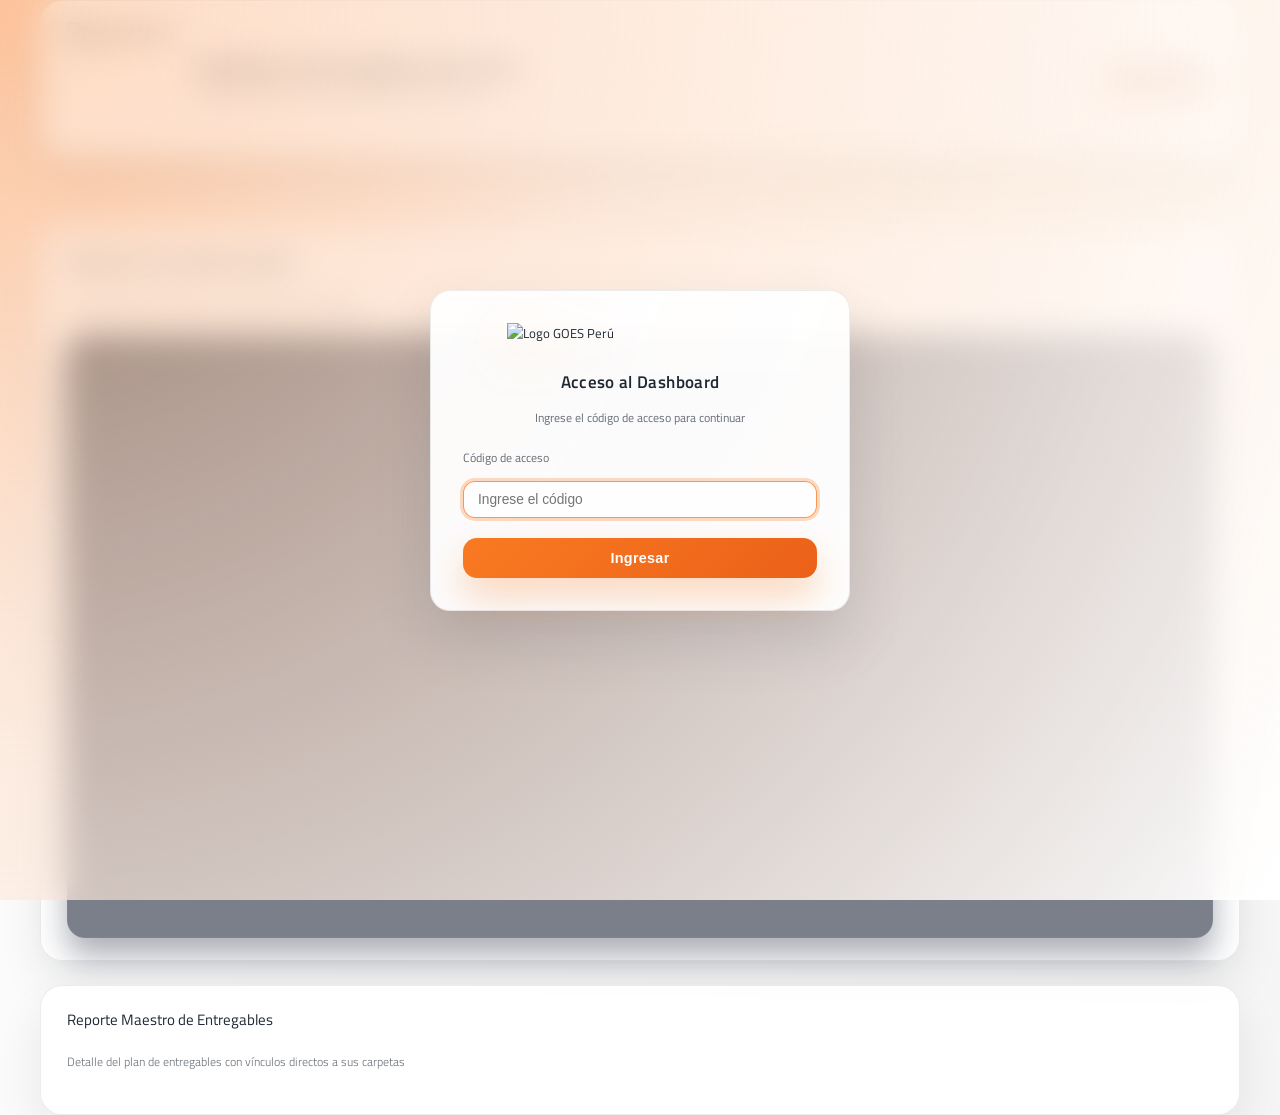
==== commit 98abd477: "Update index.html" ====
--- a/index.html
+++ b/index.html
@@ -274,6 +274,36 @@
       color: var(--accent);
     }
 
+    .summary-card.alert {
+      border-color: rgba(249, 115, 22, 0.45);
+      box-shadow: 0 18px 42px rgba(249, 115, 22, 0.25);
+    }
+
+    .alert-list {
+      margin: 12px 0 0;
+      padding: 0;
+      list-style: none;
+      display: grid;
+      gap: 8px;
+      font-size: 0.68rem;
+      color: var(--text-secondary);
+    }
+
+    .alert-list li {
+      display: flex;
+      justify-content: space-between;
+      align-items: baseline;
+      gap: 12px;
+      padding: 8px 10px;
+      border-radius: 12px;
+      background: rgba(249, 115, 22, 0.1);
+    }
+
+    .alert-list li strong {
+      font-weight: 600;
+      color: var(--text-primary);
+    }
+
     .panel {
       background: var(--surface);
       border: 1px solid var(--card-border);
@@ -575,6 +605,9 @@
 
     <section class="summary-grid" id="metrics-cards">
       <!-- Métricas principales renderizadas por JS -->
+    </section>
+    <section class="summary-grid" id="alerts-cards">
+      <!-- Alertas de cumplimiento renderizadas por JS -->
     </section>
 
     <section class="panel">
@@ -708,8 +741,11 @@
     const buildTableBody = (rows) => {
       const body = document.getElementById("table-body");
       body.innerHTML = rows.map(row => {
-        const progress = row.average || 0;
-        const progressClass = progress >= 85 ? "var(--success)" : progress >= 60 ? "var(--warning)" : "var(--danger)";
+        const hasAverage = Number.isFinite(row.average);
+        const progress = hasAverage ? row.average : 0;
+        const progressClass = hasAverage
+          ? (progress >= 85 ? "var(--success)" : progress >= 60 ? "var(--warning)" : "var(--danger)")
+          : "rgba(148, 163, 184, 0.35)";
         return `
           <tr>
             <td>${row.number ?? "—"}</td>
@@ -724,7 +760,7 @@
             <td>
               <div>${formatPercentage(row.average)}</div>
               <div class="progress" aria-hidden="true">
-                <div class="progress-bar" style="width:${Math.min(progress, 100)}%; background:${progressClass};"></div>
+                <div class="progress-bar" style="width:${hasAverage ? Math.min(progress, 100) : 0}%; background:${progressClass};"></div>
               </div>
             </td>
           </tr>
@@ -732,15 +768,17 @@
       }).join("");
     };
 
-    const buildMetricsCards = (monthlyAverages, overallAverage, rowsCount) => {
+    const buildMetricsCards = (monthlyAverages, overallAverage, rowsWithDataCount, rows) => {
       const container = document.getElementById("metrics-cards");
+      const alertsContainer = document.getElementById("alerts-cards");
       const cards = [];
+      const alertCards = [];
 
       cards.push(`
         <article class="summary-card">
           <h3>Cumplimiento global</h3>
           <div class="value">${formatPercentage(overallAverage)}</div>
-          <div class="trend">Consolidado ${rowsCount} entregables</div>
+          <div class="trend">${rowsWithDataCount} entregables con datos</div>
         </article>
       `);
 
@@ -755,6 +793,30 @@
       });
 
       container.innerHTML = cards.join("");
+
+      const rowsBelowTarget = rows.filter(row => Number.isFinite(row.average) && row.average < 100);
+      if (rowsBelowTarget.length) {
+        const listItems = rowsBelowTarget.map(row => {
+          const delta = 100 - row.average;
+          return `
+            <li>
+              <strong>${row.deliverable ?? "Sin nombre"}</strong>
+              <span>${formatPercentage(row.average)} · Falta ${formatPercentage(delta)}</span>
+            </li>
+          `;
+        }).join("");
+
+        alertCards.push(`
+          <article class="summary-card alert">
+            <h3>Entregables bajo objetivo</h3>
+            <div class="value">${rowsBelowTarget.length}</div>
+            <div class="trend">Revisar pendientes</div>
+            <ul class="alert-list">${listItems}</ul>
+          </article>
+        `);
+      }
+
+      alertsContainer.innerHTML = alertCards.join("");
     };
 
     const buildHistogram = (months, monthlyAverages, monthlyAverageMap) => {
@@ -935,9 +997,10 @@
     };
 
     const renderDashboard = ({ months, rows, monthlyAverages, monthlyAverageMap, overallAverage }) => {
+      const rowsWithDataCount = rows.filter(row => Number.isFinite(row.average)).length;
       buildTableHead();
       buildTableBody(rows);
-      buildMetricsCards(monthlyAverages, overallAverage, rows.length);
+      buildMetricsCards(monthlyAverages, overallAverage, rowsWithDataCount, rows);
       buildHistogram(months, monthlyAverages, monthlyAverageMap);
     };
 
@@ -998,3 +1061,5 @@
 
 
 
+
+
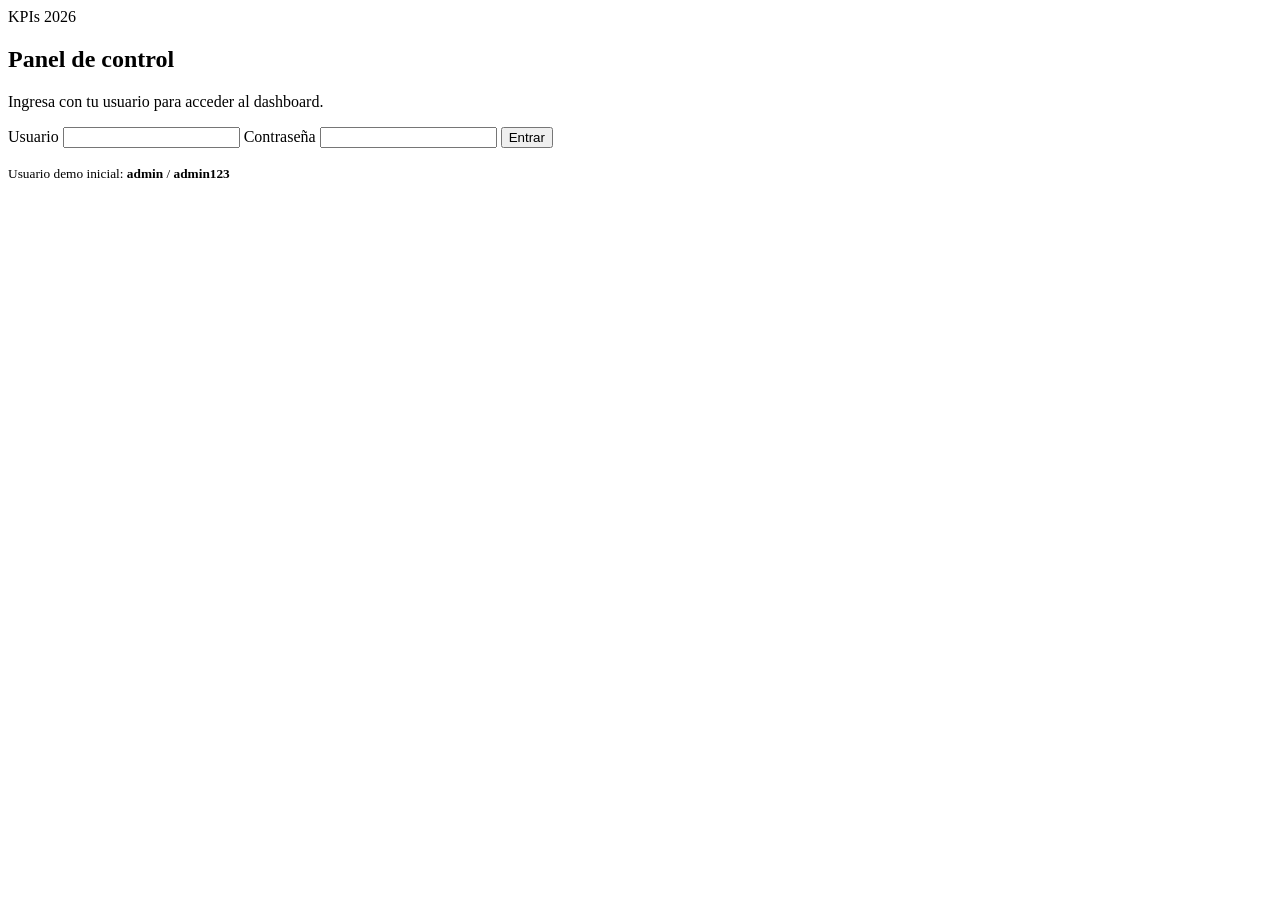
==== commit de595fe5: "Update index.html" ====
--- a/index.html
+++ b/index.html
@@ -1,1065 +1,43 @@
-<!DOCTYPE html>
+<!doctype html>
 <html lang="es">
-<head>
-  <meta charset="UTF-8">
-  <meta name="viewport" content="width=device-width, initial-scale=1.0">
-  <title>Dashboard Orygen</title>
-  <link rel="preconnect" href="https://fonts.googleapis.com">
-  <link rel="preconnect" href="https://fonts.gstatic.com" crossorigin>
-  <link href="https://fonts.googleapis.com/css2?family=Titillium+Web:wght@300;400;600;700&display=swap" rel="stylesheet">
-  <script src="https://cdn.jsdelivr.net/npm/chart.js@4.4.6/dist/chart.umd.min.js" crossorigin="anonymous"></script>
-  <style>
-    :root {
-      color-scheme: light;
-      --bg-gradient-start: #ffffff;
-      --bg-gradient-end: #f5f5f5;
-      --card-bg: rgba(255, 255, 255, 0.9);
-      --card-border: rgba(15, 23, 42, 0.08);
-      --card-shadow: 0 20px 45px rgba(15, 23, 42, 0.08);
-      --accent: #f97316;
-      --accent-soft: rgba(249, 115, 22, 0.12);
-      --text-primary: #1f2933;
-      --text-secondary: rgba(31, 41, 51, 0.68);
-      --surface: rgba(255, 255, 255, 0.92);
-      --surface-hover: rgba(255, 255, 255, 0.98);
-      --success: #16a34a;
-      --warning: #f59e0b;
-      --danger: #dc2626;
-    }
+  <head>
+    <meta charset="UTF-8" />
+    <meta name="viewport" content="width=device-width, initial-scale=1.0" />
+    <title>KPIs 2026 | Login</title>
+    <link rel="preconnect" href="https://fonts.googleapis.com" />
+    <link rel="preconnect" href="https://fonts.gstatic.com" crossorigin />
+    <link href="https://fonts.googleapis.com/css2?family=Titillium+Web:wght@300;400;600;700&display=swap" rel="stylesheet" />
+    <link rel="stylesheet" href="styles/common.css" />
+    <link rel="stylesheet" href="styles/login.css" />
+  </head>
+  <body>
+    <main class="login-layout">
+      <section class="login-card">
+        <div class="brand-block">
+          <span class="brand-kicker">KPIs 2026</span>
+          <h1>Panel de control</h1>
+          <p>Ingresa con tu usuario para acceder al dashboard.</p>
+        </div>
 
-    * {
-      box-sizing: border-box;
-    }
+        <form id="loginForm" class="login-form" autocomplete="off">
+          <label for="usuario">Usuario</label>
+          <input id="usuario" name="usuario" type="text" required />
 
-    body {
-      margin: 0;
-      min-height: 100vh;
-      font-family: "Titillium Web", system-ui, -apple-system, BlinkMacSystemFont, "Segoe UI", sans-serif;
-      font-size: 0.82rem;
-      background: radial-gradient(circle at top left, rgba(249, 115, 22, 0.25), transparent 48%) fixed,
-                  radial-gradient(circle at top right, rgba(249, 168, 37, 0.18), transparent 45%) fixed,
-                  linear-gradient(135deg, var(--bg-gradient-start), var(--bg-gradient-end));
-      color: var(--text-primary);
-      display: flex;
-      justify-content: center;
-      align-items: flex-start;
-      padding: 40px 24px 64px;
-    }
+          <label for="contrasena">Contraseña</label>
+          <input id="contrasena" name="contrasena" type="password" required />
 
-    body.auth-mode {
-      align-items: center;
-      padding: 0;
-    }
+          <button id="submitBtn" type="submit" class="btn-primary">Entrar</button>
+          <p id="loginMessage" class="form-message" role="status"></p>
+        </form>
 
-    .app {
-      width: min(1200px, 100%);
-      display: flex;
-      flex-direction: column;
-      gap: 24px;
-    }
+        <div class="helper-note">
+          <small>Usuario demo inicial: <strong>admin</strong> / <strong>admin123</strong></small>
+        </div>
+      </section>
+    </main>
 
-    .auth {
-      position: fixed;
-      inset: 0;
-      display: flex;
-      align-items: center;
-      justify-content: center;
-      padding: 24px;
-      background: radial-gradient(circle at top left, rgba(249, 115, 22, 0.24), rgba(255, 255, 255, 0.96));
-      backdrop-filter: blur(16px);
-      z-index: 900;
-    }
-
-    .auth[hidden] {
-      display: none !important;
-    }
-
-    .auth-card {
-      width: min(420px, 100%);
-      background: rgba(255, 255, 255, 0.95);
-      border: 1px solid rgba(15, 23, 42, 0.08);
-      border-radius: 20px;
-      padding: 32px;
-      box-shadow: 0 28px 60px rgba(15, 23, 42, 0.12);
-      display: grid;
-      gap: 14px;
-    }
-
-    .auth-logo {
-      width: min(300px, 75%);
-      margin: 0 auto 12px;
-      display: block;
-      object-fit: contain;
-      filter: drop-shadow(0 10px 26px rgba(249, 115, 22, 0.3));
-    }
-
-    .auth-card h1 {
-      margin: 0;
-      text-align: center;
-      font-size: 1.05rem;
-      font-weight: 600;
-      letter-spacing: 0.02em;
-      color: var(--text-primary);
-    }
-
-    .auth-card p {
-      margin: 0 0 8px;
-      text-align: center;
-      color: var(--text-secondary);
-      font-size: 0.74rem;
-    }
-
-    .auth-card label {
-      font-size: 0.74rem;
-      font-weight: 500;
-      color: var(--text-secondary);
-    }
-
-    .auth-card input {
-      width: 100%;
-      padding: 10px 14px;
-      border-radius: 12px;
-      border: 1px solid rgba(249, 115, 22, 0.4);
-      background: rgba(255, 255, 255, 0.8);
-      color: var(--text-primary);
-      font-size: 0.86rem;
-      outline: none;
-      transition: border-color 180ms ease, box-shadow 180ms ease;
-    }
-
-    .auth-card input:focus {
-      border-color: rgba(249, 115, 22, 0.75);
-      box-shadow: 0 0 0 3px rgba(249, 115, 22, 0.26);
-    }
-
-    .auth-card button {
-      margin-top: 6px;
-      padding: 12px 18px;
-      border-radius: 14px;
-      border: none;
-      background: linear-gradient(135deg, rgba(249, 115, 22, 0.95), rgba(234, 88, 12, 0.95));
-      color: #ffffff;
-      font-weight: 600;
-      font-size: 0.9rem;
-      letter-spacing: 0.02em;
-      cursor: pointer;
-      box-shadow: 0 18px 36px rgba(249, 115, 22, 0.28);
-      transition: transform 180ms ease, box-shadow 180ms ease;
-    }
-
-    .auth-card button:hover {
-      transform: translateY(-2px);
-      box-shadow: 0 24px 44px rgba(249, 115, 22, 0.45);
-    }
-
-    header {
-      display: flex;
-      align-items: center;
-      justify-content: space-between;
-      gap: 16px;
-      padding: 22px 26px;
-      background: var(--surface);
-      backdrop-filter: blur(12px);
-      border: 1px solid var(--card-border);
-      border-radius: 22px;
-      box-shadow: var(--card-shadow);
-    }
-
-    header .brand {
-      display: flex;
-      align-items: center;
-      gap: 20px;
-    }
-
-    .logout-button {
-      padding: 8px 16px;
-      border-radius: 999px;
-      border: 1px solid rgba(249, 115, 22, 0.45);
-      background: linear-gradient(135deg, rgba(249, 115, 22, 0.18), rgba(234, 88, 12, 0.18));
-      color: var(--text-primary);
-      font-weight: 600;
-      font-size: 0.72rem;
-      letter-spacing: 0.02em;
-      cursor: pointer;
-      box-shadow: 0 10px 24px rgba(249, 115, 22, 0.18);
-      transition: transform 180ms ease, box-shadow 180ms ease, border-color 180ms ease;
-    }
-
-    .logout-button:hover {
-      transform: translateY(-1px);
-      border-color: rgba(249, 115, 22, 0.65);
-      box-shadow: 0 16px 32px rgba(249, 115, 22, 0.26);
-    }
-
-    header img {
-      width: 110px;
-      height: 110px;
-      object-fit: contain;
-      filter: drop-shadow(0 12px 24px rgba(249, 115, 22, 0.35));
-    }
-
-    header h1 {
-      margin: 0;
-      font-size: clamp(1.1rem, 1.5vw, 1.5rem);
-      font-weight: 500;
-      letter-spacing: 0.02em;
-    }
-
-    header p {
-      margin: 4px 0 0;
-      color: var(--text-secondary);
-      font-weight: 300;
-      font-size: 0.78rem;
-    }
-
-    .summary-grid {
-      display: grid;
-      grid-template-columns: repeat(auto-fit, minmax(200px, 1fr));
-      gap: 18px;
-    }
-
-    .summary-card {
-      background: var(--surface);
-      border: 1px solid var(--card-border);
-      border-radius: 18px;
-      padding: 16px 18px;
-      box-shadow: 0 16px 32px rgba(15, 23, 42, 0.12);
-      position: relative;
-      overflow: hidden;
-      transition: transform 220ms ease, box-shadow 220ms ease;
-    }
-
-    .summary-card::after {
-      content: "";
-      position: absolute;
-      inset: -200% -40% auto;
-      height: 60%;
-      background: radial-gradient(circle, rgba(249, 115, 22, 0.24), transparent 65%);
-      transition: transform 400ms ease;
-      transform: translateY(30%);
-    }
-
-    .summary-card:hover {
-      transform: translateY(-4px);
-      box-shadow: 0 18px 45px rgba(15, 23, 42, 0.38);
-    }
-
-    .summary-card:hover::after {
-      transform: translateY(20%);
-    }
-
-    .summary-card h3 {
-      margin: 0;
-      font-size: 0.72rem;
-      font-weight: 400;
-      color: var(--text-secondary);
-    }
-
-    .summary-card .value {
-      margin-top: 14px;
-      font-size: clamp(1.05rem, 1.4vw, 1.4rem);
-      font-weight: 600;
-      letter-spacing: 0.01em;
-    }
-
-    .summary-card .trend {
-      margin-top: 4px;
-      font-size: 0.7rem;
-      display: inline-flex;
-      gap: 6px;
-      align-items: center;
-      padding: 6px 10px;
-      border-radius: 999px;
-      background: var(--accent-soft);
-      color: var(--accent);
-    }
-
-    .summary-card.alert {
-      border-color: rgba(249, 115, 22, 0.45);
-      box-shadow: 0 18px 42px rgba(249, 115, 22, 0.25);
-    }
-
-    .alert-list {
-      margin: 12px 0 0;
-      padding: 0;
-      list-style: none;
-      display: grid;
-      gap: 8px;
-      font-size: 0.68rem;
-      color: var(--text-secondary);
-    }
-
-    .alert-list li {
-      display: flex;
-      justify-content: space-between;
-      align-items: baseline;
-      gap: 12px;
-      padding: 8px 10px;
-      border-radius: 12px;
-      background: rgba(249, 115, 22, 0.1);
-    }
-
-    .alert-list li strong {
-      font-weight: 600;
-      color: var(--text-primary);
-    }
-
-    .panel {
-      background: var(--surface);
-      border: 1px solid var(--card-border);
-      border-radius: 22px;
-      padding: 22px 26px;
-      box-shadow: 0 20px 45px rgba(15, 23, 42, 0.08);
-      display: flex;
-      flex-direction: column;
-      gap: 22px;
-    }
-
-    .panel header {
-      background: none;
-      border: none;
-      border-radius: 0;
-      box-shadow: none;
-      padding: 0;
-      display: flex;
-      flex-direction: column;
-      align-items: flex-start;
-    }
-
-    .panel header h2 {
-      margin: 0;
-      font-size: 0.95rem;
-      font-weight: 500;
-    }
-
-    .panel header span {
-      margin-top: 6px;
-      color: var(--text-secondary);
-      font-weight: 300;
-      font-size: 0.72rem;
-    }
-
-    table {
-      width: 100%;
-      border-collapse: collapse;
-      border-radius: 18px;
-      overflow: hidden;
-      background: rgba(255, 255, 255, 0.9);
-    }
-
-    thead {
-      background: rgba(249, 115, 22, 0.08);
-      backdrop-filter: blur(4px);
-    }
-
-    th, td {
-      padding: 10px 12px;
-      text-align: left;
-      font-size: 0.74rem;
-      border-bottom: 1px solid rgba(148, 163, 184, 0.12);
-    }
-
-    tbody tr {
-      transition: background 180ms ease, transform 180ms ease;
-    }
-
-    tbody tr:hover {
-      background: var(--surface-hover);
-      transform: translateY(-1px);
-    }
-
-    .link-button {
-      display: inline-flex;
-      align-items: center;
-      gap: 8px;
-      padding: 7px 11px;
-      border-radius: 999px;
-      border: 1px solid rgba(249, 115, 22, 0.32);
-      background: linear-gradient(135deg, rgba(249, 115, 22, 0.16), rgba(234, 88, 12, 0.16));
-      color: #1f2933;
-      text-decoration: none;
-      font-weight: 600;
-      font-size: 0.7rem;
-      transition: transform 180ms ease, box-shadow 180ms ease, border-color 180ms ease;
-      box-shadow: 0 12px 18px rgba(249, 115, 22, 0.18);
-    }
-
-    .link-button:hover {
-      transform: translateY(-2px);
-      border-color: rgba(249, 115, 22, 0.6);
-      box-shadow: 0 20px 32px rgba(249, 115, 22, 0.28);
-    }
-
-    .progress {
-      width: 100%;
-      height: 8px;
-      border-radius: 6px;
-      background: rgba(15, 23, 42, 0.12);
-      overflow: hidden;
-      margin-top: 8px;
-    }
-
-    .progress-bar {
-      height: 100%;
-      border-radius: 6px;
-      background: linear-gradient(135deg, rgba(249, 115, 22, 0.9), rgba(234, 88, 12, 0.9));
-      transition: width 360ms ease;
-    }
-
-    .status-chip {
-      display: inline-flex;
-      align-items: center;
-      gap: 4px;
-      padding: 4px 8px;
-      border-radius: 999px;
-      font-size: 0.68rem;
-      font-weight: 500;
-      background: rgba(249, 115, 22, 0.14);
-      color: var(--text-secondary);
-    }
-
-    .chart-wrapper {
-      background: rgba(15, 23, 42, 0.55);
-      border-radius: 18px;
-      padding: 24px;
-      border: 1px solid rgba(148, 163, 184, 0.15);
-      box-shadow: 0 18px 32px rgba(15, 23, 42, 0.35);
-    }
-
-    canvas {
-      width: 100% !important;
-      height: auto !important;
-    }
-
-    .spinner {
-      position: fixed;
-      inset: 0;
-      background: rgba(15, 23, 42, 0.75);
-      display: grid;
-      place-items: center;
-      z-index: 1000;
-      backdrop-filter: blur(6px);
-      transition: opacity 220ms ease;
-    }
-
-    .spinner.hidden {
-      opacity: 0;
-      pointer-events: none;
-    }
-
-    .spinner .loader {
-      width: 72px;
-      height: 72px;
-      border-radius: 50%;
-      border: 4px solid rgba(148, 163, 184, 0.25);
-      border-top-color: var(--accent);
-      animation: spin 0.95s linear infinite;
-      position: relative;
-    }
-
-    .spinner .loader::after {
-      content: "";
-      position: absolute;
-      inset: 10px;
-      border-radius: 50%;
-      border: 3px solid transparent;
-      border-top-color: rgba(249, 115, 22, 0.75);
-      animation: spin 0.75s linear infinite reverse;
-      opacity: 0.8;
-    }
-
-    @keyframes spin {
-      to {
-        transform: rotate(360deg);
-      }
-    }
-
-    .toast-container {
-      position: fixed;
-      bottom: 24px;
-      right: 24px;
-      display: flex;
-      flex-direction: column;
-      gap: 12px;
-      z-index: 999;
-    }
-
-    .toast {
-      min-width: 260px;
-      padding: 16px 18px;
-      border-radius: 14px;
-      background: rgba(255, 255, 255, 0.95);
-      border: 1px solid rgba(15, 23, 42, 0.08);
-      box-shadow: 0 16px 32px rgba(15, 23, 42, 0.12);
-      color: var(--text-primary);
-      font-size: 0.9rem;
-      display: grid;
-      gap: 6px;
-      animation: toast-in 420ms ease;
-      position: relative;
-      overflow: hidden;
-    }
-
-    .toast::after {
-      content: "";
-      position: absolute;
-      inset: auto 0 0;
-      height: 3px;
-      background: linear-gradient(90deg, rgba(249, 115, 22, 0.9), rgba(234, 88, 12, 0.9));
-      animation: toast-progress 6s linear forwards;
-    }
-
-    .toast strong {
-      font-weight: 600;
-      font-size: 0.95rem;
-    }
-
-    @keyframes toast-in {
-      from {
-        transform: translateY(10px);
-        opacity: 0;
-      }
-      to {
-        transform: translateY(0);
-        opacity: 1;
-      }
-    }
-
-    @keyframes toast-progress {
-      from {
-        width: 100%;
-      }
-      to {
-        width: 0;
-      }
-    }
-
-    @media (max-width: 1024px) {
-      body {
-        padding: 32px 16px 48px;
-      }
-
-      header {
-        flex-direction: column;
-        align-items: center;
-        text-align: center;
-      }
-
-      header img {
-        width: 68px;
-        height: 68px;
-      }
-
-      table {
-        font-size: 0.88rem;
-      }
-
-      th, td {
-        padding: 14px;
-      }
-    }
-
-    @media (max-width: 720px) {
-      .summary-grid {
-        grid-template-columns: 1fr;
-      }
-
-      .toast-container {
-        right: 50%;
-        transform: translateX(50%);
-        width: min(320px, 90vw);
-        align-items: stretch;
-      }
-    }
-  </style>
-</head>
-<body>
-  <div class="spinner" id="global-spinner" role="alert" aria-live="polite">
-    <div class="loader"></div>
-  </div>
-
-  <div class="toast-container" id="toast-container" aria-live="polite" aria-atomic="true"></div>
-
-  <section class="auth" id="auth-screen">
-    <form class="auth-card" id="auth-form" autocomplete="off">
-      <img class="auth-logo" src="https://goesperu.com/wp-content/uploads/2024/08/771x216.png" alt="Logo GOES Perú">
-      <h1>Acceso al Dashboard</h1>
-      <p>Ingrese el código de acceso para continuar</p>
-      <label for="access-code">Código de acceso</label>
-      <input id="access-code" name="access-code" type="password" placeholder="Ingrese el código" required>
-      <button type="submit">Ingresar</button>
-    </form>
-  </section>
-
-  <main class="app" id="dashboard" hidden>
-    <header>
-      <div class="brand">
-        <img src="https://goesperu.com/wp-content/uploads/2024/08/771x216.png" alt="Logo GOES Perú">
-        <div>
-          <h1>Dashboard de Entregables del Servicio</h1>
-          <p>Monitoreo integral de cumplimiento y gestión documental</p>
-        </div>
-      </div>
-      <button type="button" class="logout-button" id="logout-button">Cerrar sesión</button>
-    </header>
-
-    <section class="summary-grid" id="metrics-cards">
-      <!-- Métricas principales renderizadas por JS -->
-    </section>
-    <section class="summary-grid" id="alerts-cards">
-      <!-- Alertas de cumplimiento renderizadas por JS -->
-    </section>
-
-    <section class="panel">
-      <header>
-        <h2>Histograma de Cumplimiento Global</h2>
-        <span>Distribución del porcentaje de cumplimiento por entregable</span>
-      </header>
-      <div class="chart-wrapper">
-        <canvas id="histogramChart" aria-label="Histograma de cumplimiento" role="img"></canvas>
-      </div>
-    </section>
-
-    <section class="panel">
-      <header>
-        <h2>Reporte Maestro de Entregables</h2>
-        <span>Detalle del plan de entregables con vínculos directos a sus carpetas</span>
-      </header>
-      <div class="table-wrapper">
-        <table>
-          <thead id="table-head">
-            <!-- Encabezados generados dinámicamente -->
-          </thead>
-          <tbody id="table-body">
-            <!-- Filas generadas dinámicamente -->
-          </tbody>
-        </table>
-      </div>
-    </section>
-  </main>
-
-  <script>
-    const SHEET_ID = "1cc53S95H37GG4OjT5Yn7XTGvH6qGQ0ahC8I5QhqQM9Q";
-    const SHEET_ENDPOINT = `https://docs.google.com/spreadsheets/d/${SHEET_ID}/gviz/tq?tqx=out:json&gid=0`;
-    const ACCESS_CODE = "Goes_Orygen_2025";
-    const spinner = document.getElementById("global-spinner");
-    const toastContainer = document.getElementById("toast-container");
-    const authScreen = document.getElementById("auth-screen");
-    const dashboardElement = document.getElementById("dashboard");
-    const authForm = document.getElementById("auth-form");
-    const accessInput = document.getElementById("access-code");
-    const logoutButton = document.getElementById("logout-button");
-    let histogramChart = null;
-    let dashboardLoaded = false;
-
-    const normalizeLabel = (value) => value?.toString().trim().toLowerCase();
-
-    const toast = (title, message, tone = "info") => {
-      const toastElement = document.createElement("div");
-      toastElement.className = "toast";
-      toastElement.innerHTML = `
-        <strong>${title}</strong>
-        <span>${message}</span>
-      `;
-
-      if (tone === "success") {
-        toastElement.style.borderColor = "rgba(34, 197, 94, 0.35)";
-        toastElement.style.boxShadow = "0 18px 32px rgba(34, 197, 94, 0.25)";
-      }
-
-      if (tone === "error") {
-        toastElement.style.borderColor = "rgba(239, 68, 68, 0.35)";
-        toastElement.style.boxShadow = "0 18px 32px rgba(239, 68, 68, 0.25)";
-      }
-
-      toastContainer.appendChild(toastElement);
-
-      setTimeout(() => {
-        toastElement.style.opacity = "0";
-        toastElement.style.transform = "translateY(6px)";
-        setTimeout(() => toastElement.remove(), 320);
-      }, 6200);
-    };
-
-    const showSpinner = () => spinner.classList.remove("hidden");
-    const hideSpinner = () => spinner.classList.add("hidden");
-
-    const showAuthScreen = () => {
-      document.body.classList.add("auth-mode");
-      authScreen.hidden = false;
-      dashboardElement.hidden = true;
-      hideSpinner();
-      authForm?.reset();
-      setTimeout(() => accessInput?.focus(), 120);
-    };
-
-    const enterDashboard = () => {
-      document.body.classList.remove("auth-mode");
-      authScreen.hidden = true;
-      dashboardElement.hidden = false;
-      loadDashboard();
-    };
-
-    const logoutUser = () => {
-      sessionStorage.removeItem("orygen-auth");
-      dashboardLoaded = false;
-      toast("Sesión cerrada", "Ingrese el código para volver a acceder.");
-      showAuthScreen();
-    };
-
-    const parseSheetNumber = (value) => {
-      if (value === null || value === undefined) return null;
-      if (typeof value === "number") {
-        return value <= 1 && value >= 0 ? value * 100 : value;
-      }
-      const numeric = parseFloat(String(value).replace(/[%\s]/g, "").replace(",", "."));
-      if (Number.isFinite(numeric)) {
-        return numeric <= 1 ? numeric * 100 : numeric;
-      }
-      return null;
-    };
-
-    const formatPercentage = (value) => {
-      if (value === null || Number.isNaN(value)) return "—";
-      return `${value.toFixed(1)}%`;
-    };
-
-    const buildTableHead = () => {
-      const head = document.getElementById("table-head");
-      head.innerHTML = `
-        <tr>
-          <th>N°</th>
-          <th>Entregable</th>
-          <th>Plazo / Periodicidad</th>
-          <th>Referencia contractual</th>
-          <th>Acceso</th>
-          <th>Cumplimiento promedio</th>
-        </tr>
-      `;
-    };
-
-    const buildTableBody = (rows) => {
-      const body = document.getElementById("table-body");
-      body.innerHTML = rows.map(row => {
-        const hasAverage = Number.isFinite(row.average);
-        const progress = hasAverage ? row.average : 0;
-        const progressClass = hasAverage
-          ? (progress >= 85 ? "var(--success)" : progress >= 60 ? "var(--warning)" : "var(--danger)")
-          : "rgba(148, 163, 184, 0.35)";
-        return `
-          <tr>
-            <td>${row.number ?? "—"}</td>
-            <td>
-              <strong>${row.deliverable || "Sin nombre"}</strong>
-            </td>
-            <td>${row.deadline || "Sin plazo"}</td>
-            <td>${row.contractSection || "—"}</td>
-            <td>
-              ${row.folderLink ? `<a class="link-button" href="${row.folderLink}" target="_blank" rel="noopener">Abrir carpeta</a>` : "—"}
-            </td>
-            <td>
-              <div>${formatPercentage(row.average)}</div>
-              <div class="progress" aria-hidden="true">
-                <div class="progress-bar" style="width:${hasAverage ? Math.min(progress, 100) : 0}%; background:${progressClass};"></div>
-              </div>
-            </td>
-          </tr>
-        `;
-      }).join("");
-    };
-
-    const buildMetricsCards = (monthlyAverages, overallAverage, rowsWithDataCount, rows) => {
-      const container = document.getElementById("metrics-cards");
-      const alertsContainer = document.getElementById("alerts-cards");
-      const cards = [];
-      const alertCards = [];
-
-      cards.push(`
-        <article class="summary-card">
-          <h3>Cumplimiento global</h3>
-          <div class="value">${formatPercentage(overallAverage)}</div>
-          <div class="trend">${rowsWithDataCount} entregables con datos</div>
-        </article>
-      `);
-
-      monthlyAverages.slice(0, 3).forEach(({ month, value, count }) => {
-        cards.push(`
-          <article class="summary-card">
-            <h3>${month}</h3>
-            <div class="value">${formatPercentage(value)}</div>
-            <div class="trend">${count} registros válidos</div>
-          </article>
-        `);
-      });
-
-      container.innerHTML = cards.join("");
-
-      const rowsBelowTarget = rows.filter(row => Number.isFinite(row.average) && row.average < 100);
-      if (rowsBelowTarget.length) {
-        const listItems = rowsBelowTarget.map(row => {
-          const delta = 100 - row.average;
-          return `
-            <li>
-              <strong>${row.deliverable ?? "Sin nombre"}</strong>
-              <span>${formatPercentage(row.average)} · Falta ${formatPercentage(delta)}</span>
-            </li>
-          `;
-        }).join("");
-
-        alertCards.push(`
-          <article class="summary-card alert">
-            <h3>Entregables bajo objetivo</h3>
-            <div class="value">${rowsBelowTarget.length}</div>
-            <div class="trend">Revisar pendientes</div>
-            <ul class="alert-list">${listItems}</ul>
-          </article>
-        `);
-      }
-
-      alertsContainer.innerHTML = alertCards.join("");
-    };
-
-    const buildHistogram = (months, monthlyAverages, monthlyAverageMap) => {
-      const baseMonths = months.slice(0, 6);
-
-      const filled = baseMonths.map((month) => {
-        const entry = monthlyAverageMap.get(normalizeLabel(month));
-        const hasData = entry && entry.value !== null && Number.isFinite(entry.value);
-        return {
-          month,
-          value: hasData ? Number(entry.value) : 0,
-          hasData
-        };
-      });
-
-      const labels = filled.map(item => item.month);
-      const data = filled.map(item => Number(item.value.toFixed(2)));
-
-      const ctx = document.getElementById("histogramChart").getContext("2d");
-      if (histogramChart) {
-        histogramChart.destroy();
-      }
-
-      histogramChart = new Chart(ctx, {
-        type: "bar",
-        data: {
-          labels,
-          datasets: [{
-            label: "Cumplimiento promedio (%)",
-            data,
-            customData: filled,
-            backgroundColor: filled.map((item, idx) => {
-              const base = 0.35 + (idx / Math.max(labels.length - 1, 1)) * 0.25;
-              const alpha = item.hasData ? base + 0.35 : 0.22;
-              return `rgba(249, 115, 22, ${alpha.toFixed(2)})`;
-            }),
-            borderRadius: 14,
-            borderSkipped: false,
-            barPercentage: 0.65,
-            categoryPercentage: 0.55
-          }]
-        },
-        options: {
-          responsive: true,
-          scales: {
-            x: {
-              grid: {
-                color: "rgba(148, 163, 184, 0.12)"
-              },
-              ticks: {
-                color: "rgba(226, 232, 240, 0.78)",
-                font: {
-                  size: 10
-                }
-              }
-            },
-            y: {
-              beginAtZero: true,
-              suggestedMax: 100,
-              grid: {
-                color: "rgba(148, 163, 184, 0.12)"
-              },
-              ticks: {
-                color: "rgba(226, 232, 240, 0.78)",
-                font: {
-                  size: 10
-                },
-                callback: (val) => `${val}%`
-              }
-            }
-          },
-          plugins: {
-            legend: {
-              labels: {
-                color: "rgba(226, 232, 240, 0.78)",
-                font: {
-                  size: 10
-                }
-              }
-            },
-            tooltip: {
-              callbacks: {
-                label: (context) => {
-                  const meta = context.dataset.customData?.[context.dataIndex];
-                  if (!meta?.hasData) {
-                    return "Sin datos registrados";
-                  }
-                  return `${context.parsed.y.toFixed(1)}%`;
-                }
-              }
-            }
-          }
-        }
-      });
-    };
-
-    const processData = (rawData) => {
-      const match = rawData.match(/google\.visualization\.Query\.setResponse\(([\s\S]+)\);/);
-      if (!match) {
-        throw new Error("No se pudo interpretar la respuesta del Google Sheet.");
-      }
-
-      const json = JSON.parse(match[1]);
-      const columns = json.table.cols || [];
-      const months = columns
-        .slice(5)
-        .map(col => (col?.label ?? "").toString().trim())
-        .filter(Boolean);
-      const validRows = (json.table.rows || [])
-        .map(row => row.c)
-        .filter(cells => Array.isArray(cells) && cells.some(cell => cell && cell.v !== null));
-
-      if (!validRows.length) {
-        throw new Error("No se encontraron filas válidas en la hoja.");
-      }
-
-      const parsedRows = validRows.map((cells) => {
-        const byIndex = (index) => cells[index]?.v ?? null;
-        const monthly = {};
-
-        months.forEach((month, idx) => {
-          const cell = cells[5 + idx] ?? null;
-          const value = parseSheetNumber(cell?.v ?? cell?.f ?? null);
-          if (value !== null && Number.isFinite(value)) {
-            monthly[month] = value;
-          }
-        });
-
-        const monthValues = Object.values(monthly);
-        const average = monthValues.length ? monthValues.reduce((sum, v) => sum + v, 0) / monthValues.length : null;
-
-        return {
-          number: byIndex(0),
-          deliverable: byIndex(1),
-          deadline: byIndex(2),
-          contractSection: byIndex(3),
-          folderLink: byIndex(4),
-          monthly,
-          average
-        };
-      }).filter(row =>
-        row.number !== null ||
-        row.deliverable ||
-        Object.keys(row.monthly).length
-      );
-
-      const monthlyAverages = months.map((month) => {
-        const values = parsedRows
-          .map(row => row.monthly[month])
-          .filter(value => value !== null && value !== undefined && Number.isFinite(value));
-        return {
-          month,
-          key: normalizeLabel(month),
-          value: values.length ? values.reduce((sum, v) => sum + v, 0) / values.length : null,
-          count: values.length
-        };
-      });
-
-      const monthlyAverageMap = new Map(
-        monthlyAverages
-          .filter(item => item.key)
-          .map(item => [item.key, item])
-      );
-
-      const averages = parsedRows
-        .map(row => row.average)
-        .filter(value => value !== null && value !== undefined && Number.isFinite(value));
-
-      const overallAverage = averages.length ? averages.reduce((sum, v) => sum + v, 0) / averages.length : null;
-
-      return {
-        months,
-        rows: parsedRows,
-        monthlyAverages,
-        monthlyAverageMap,
-        overallAverage
-      };
-    };
-
-    const renderDashboard = ({ months, rows, monthlyAverages, monthlyAverageMap, overallAverage }) => {
-      const rowsWithDataCount = rows.filter(row => Number.isFinite(row.average)).length;
-      buildTableHead();
-      buildTableBody(rows);
-      buildMetricsCards(monthlyAverages, overallAverage, rowsWithDataCount, rows);
-      buildHistogram(months, monthlyAverages, monthlyAverageMap);
-    };
-
-    const loadDashboard = async () => {
-      if (dashboardLoaded) return;
-      showSpinner();
-      try {
-        const response = await fetch(SHEET_ENDPOINT);
-        if (!response.ok) {
-          throw new Error(`Error al solicitar la hoja: ${response.status}`);
-        }
-        const text = await response.text();
-        const data = processData(text);
-        renderDashboard(data);
-        dashboardLoaded = true;
-        toast("Dashboard listo", "Los datos del servicio se cargaron correctamente.", "success");
-      } catch (error) {
-        console.error(error);
-        toast("Error al cargar", error.message || "No se pudieron obtener los datos del Google Sheet.", "error");
-        dashboardLoaded = false;
-      } finally {
-        hideSpinner();
-      }
-    };
-
-    authForm?.addEventListener("submit", (event) => {
-      event.preventDefault();
-      const value = accessInput?.value.trim();
-      if (value === ACCESS_CODE) {
-        sessionStorage.setItem("orygen-auth", "1");
-        toast("Acceso concedido", "Bienvenido al panel de control.", "success");
-        enterDashboard();
-      } else {
-        toast("Código inválido", "Verifique el código e intente nuevamente.", "error");
-        if (accessInput) {
-          accessInput.value = "";
-          accessInput.focus();
-        }
-      }
-    });
-
-    logoutButton?.addEventListener("click", (event) => {
-      event.preventDefault();
-      logoutUser();
-    });
-
-    document.addEventListener("DOMContentLoaded", () => {
-      const isAuthenticated = sessionStorage.getItem("orygen-auth") === "1";
-      if (isAuthenticated) {
-        enterDashboard();
-      } else {
-        showAuthScreen();
-      }
-    });
-  </script>
-</body>
+    <script src="scripts/config.js"></script>
+    <script src="scripts/auth.js"></script>
+    <script src="scripts/login.js"></script>
+  </body>
 </html>
-
-
-
-
-
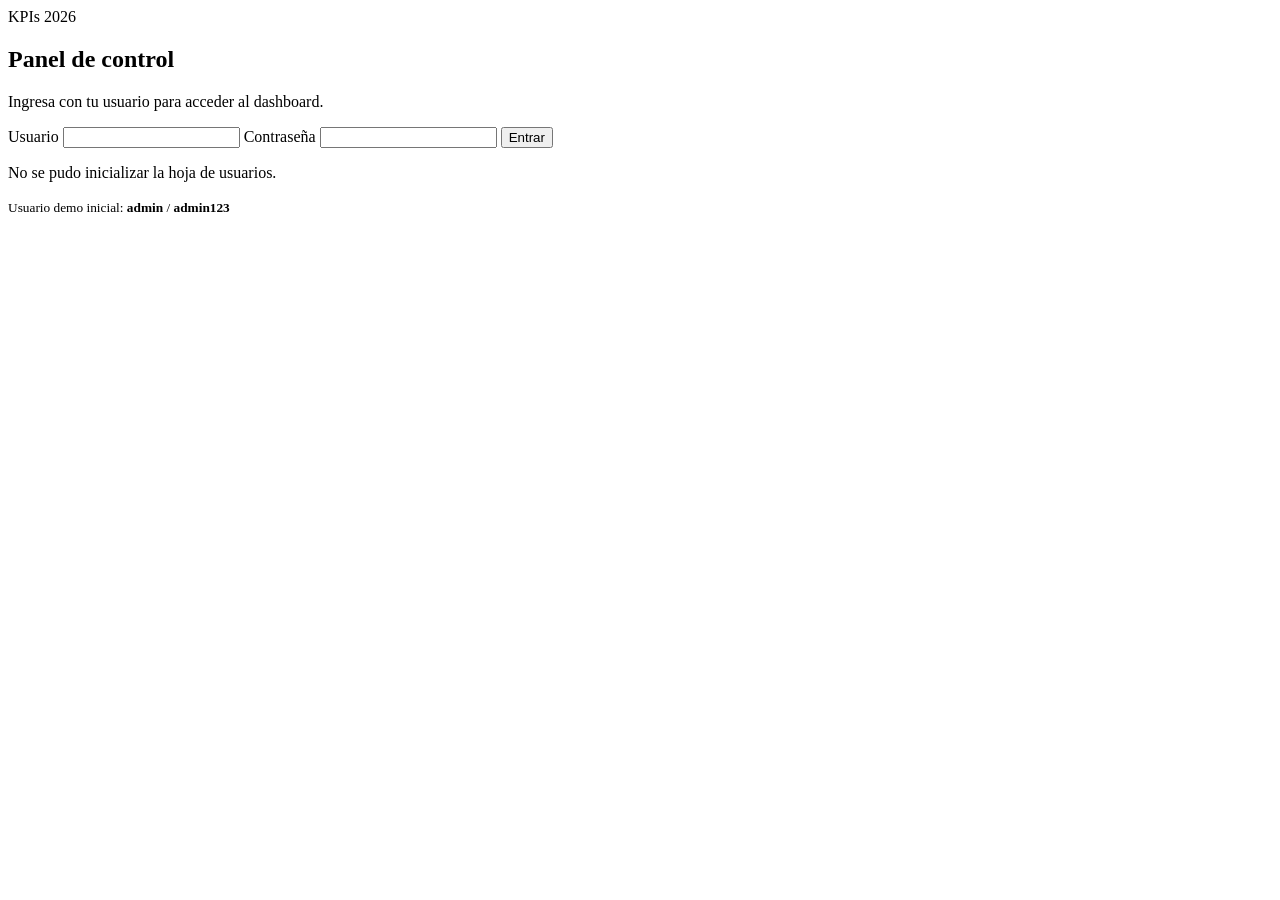
==== commit 2c9a0707: "Update index.html" ====
--- a/index.html
+++ b/index.html
@@ -36,8 +36,8 @@
       </section>
     </main>
 
-    <script src="scripts/config.js"></script>
-    <script src="scripts/auth.js"></script>
-    <script src="scripts/login.js"></script>
+    <script src="KPIS_2026/scripts/config.js"></script>
+    <script src="KPIS_2026/scripts/auth.js"></script>
+    <script src="KPIS_2026/scripts/login.js"></script>
   </body>
 </html>
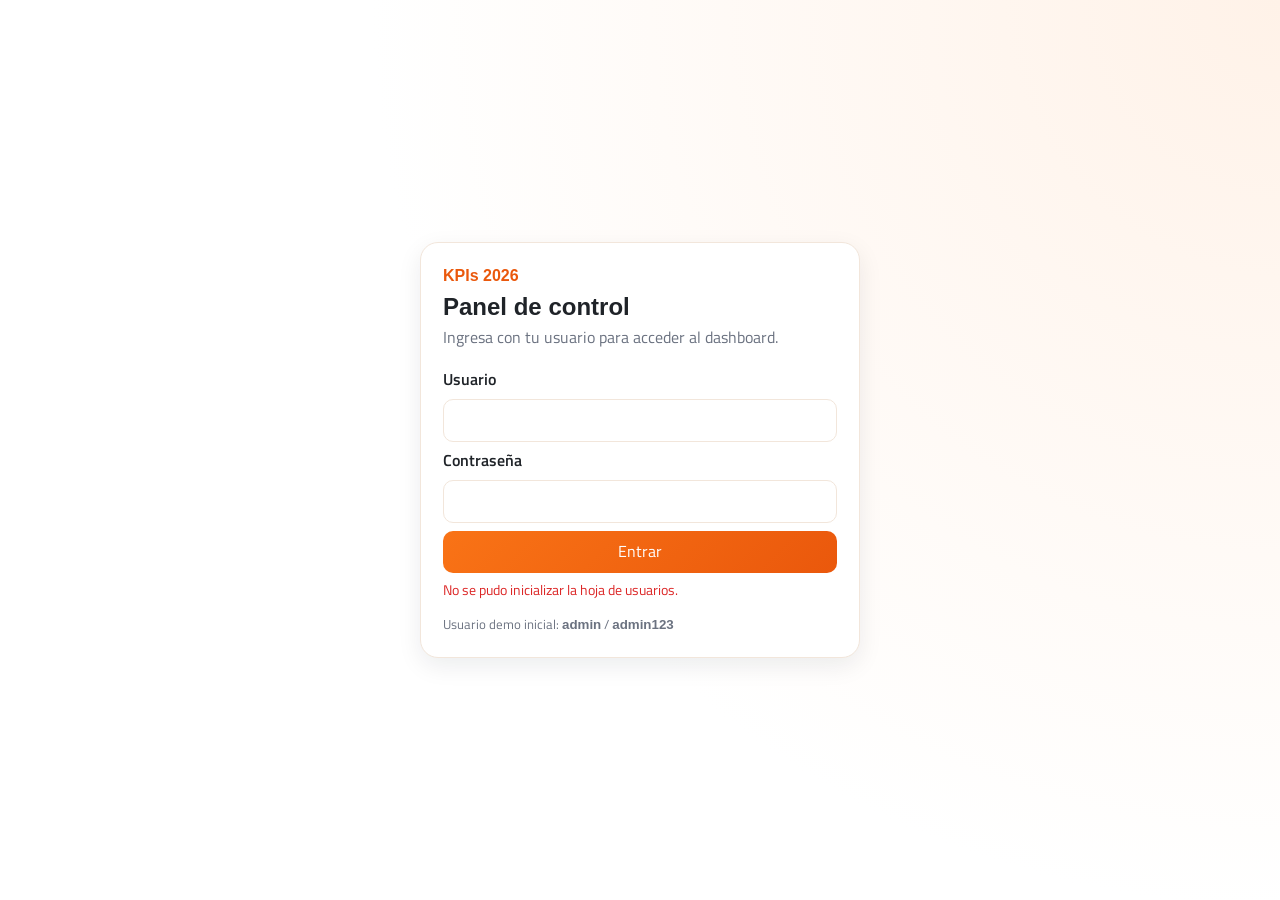
==== commit c5acd7c8: "Update index.html" ====
--- a/index.html
+++ b/index.html
@@ -7,8 +7,8 @@
     <link rel="preconnect" href="https://fonts.googleapis.com" />
     <link rel="preconnect" href="https://fonts.gstatic.com" crossorigin />
     <link href="https://fonts.googleapis.com/css2?family=Titillium+Web:wght@300;400;600;700&display=swap" rel="stylesheet" />
-    <link rel="stylesheet" href="styles/common.css" />
-    <link rel="stylesheet" href="styles/login.css" />
+    <link rel="stylesheet" href="KPIS_2026/styles/common.css" />
+    <link rel="stylesheet" href="KPIS_2026/styles/login.css" />
   </head>
   <body>
     <main class="login-layout">
--- a/KPIS_2026/styles/common.css
+++ b/KPIS_2026/styles/common.css
@@ -0,0 +1,99 @@
+:root {
+  --bg: #ffffff;
+  --bg-soft: #fff7f0;
+  --text: #1f2328;
+  --muted: #6b7280;
+  --accent: #f97316;
+  --accent-strong: #ea580c;
+  --line: #f2e6db;
+  --radius: 14px;
+  --shadow: 0 8px 24px rgba(15, 23, 42, 0.08);
+}
+
+* {
+  box-sizing: border-box;
+  margin: 0;
+  padding: 0;
+}
+
+html,
+body {
+  width: 100%;
+  height: 100%;
+  font-family: 'Titillium Web', sans-serif;
+  background: var(--bg);
+  color: var(--text);
+}
+
+body {
+  line-height: 1.35;
+}
+
+button,
+input {
+  font: inherit;
+}
+
+.btn-primary,
+.btn-outline {
+  border-radius: 10px;
+  padding: 10px 16px;
+  cursor: pointer;
+  transition: 0.2s ease;
+}
+
+.btn-primary {
+  border: none;
+  color: #fff;
+  background: linear-gradient(135deg, var(--accent), var(--accent-strong));
+}
+
+.btn-primary:hover {
+  filter: brightness(1.04);
+}
+
+.btn-outline {
+  border: 1px solid var(--accent);
+  color: var(--accent-strong);
+  background: #fff;
+}
+
+.btn-outline:hover {
+  background: var(--bg-soft);
+}
+
+.form-message {
+  min-height: 20px;
+  font-size: 14px;
+  color: var(--muted);
+}
+
+.form-message.error {
+  color: #dc2626;
+}
+
+.form-message.success {
+  color: #16a34a;
+}
+
+.dashboard-module {
+  padding: 18px;
+}
+
+.module-header {
+  margin-bottom: 16px;
+}
+
+.kpi-grid {
+  display: grid;
+  grid-template-columns: repeat(auto-fit, minmax(200px, 1fr));
+  gap: 12px;
+}
+
+.kpi-card {
+  border: 1px solid var(--line);
+  border-radius: var(--radius);
+  background: #fff;
+  padding: 14px;
+  box-shadow: var(--shadow);
+}
--- a/KPIS_2026/styles/login.css
+++ b/KPIS_2026/styles/login.css
@@ -0,0 +1,58 @@
+.login-layout {
+  min-height: 100vh;
+  display: grid;
+  place-items: center;
+  background: radial-gradient(circle at top right, #fff2e8 0%, #ffffff 58%);
+  padding: 16px;
+}
+
+.login-card {
+  width: min(440px, 100%);
+  background: #fff;
+  border: 1px solid var(--line);
+  border-radius: 18px;
+  box-shadow: var(--shadow);
+  padding: 22px;
+}
+
+.brand-block {
+  margin-bottom: 20px;
+}
+
+.brand-kicker {
+  display: inline-block;
+  color: var(--accent-strong);
+  font-weight: 700;
+  margin-bottom: 4px;
+}
+
+.brand-block p {
+  color: var(--muted);
+  margin-top: 4px;
+}
+
+.login-form {
+  display: grid;
+  gap: 8px;
+}
+
+.login-form label {
+  font-weight: 600;
+}
+
+.login-form input {
+  border: 1px solid var(--line);
+  border-radius: 10px;
+  padding: 10px 12px;
+  outline: none;
+}
+
+.login-form input:focus {
+  border-color: #fdba74;
+  box-shadow: 0 0 0 3px rgba(249, 115, 22, 0.15);
+}
+
+.helper-note {
+  margin-top: 12px;
+  color: var(--muted);
+}
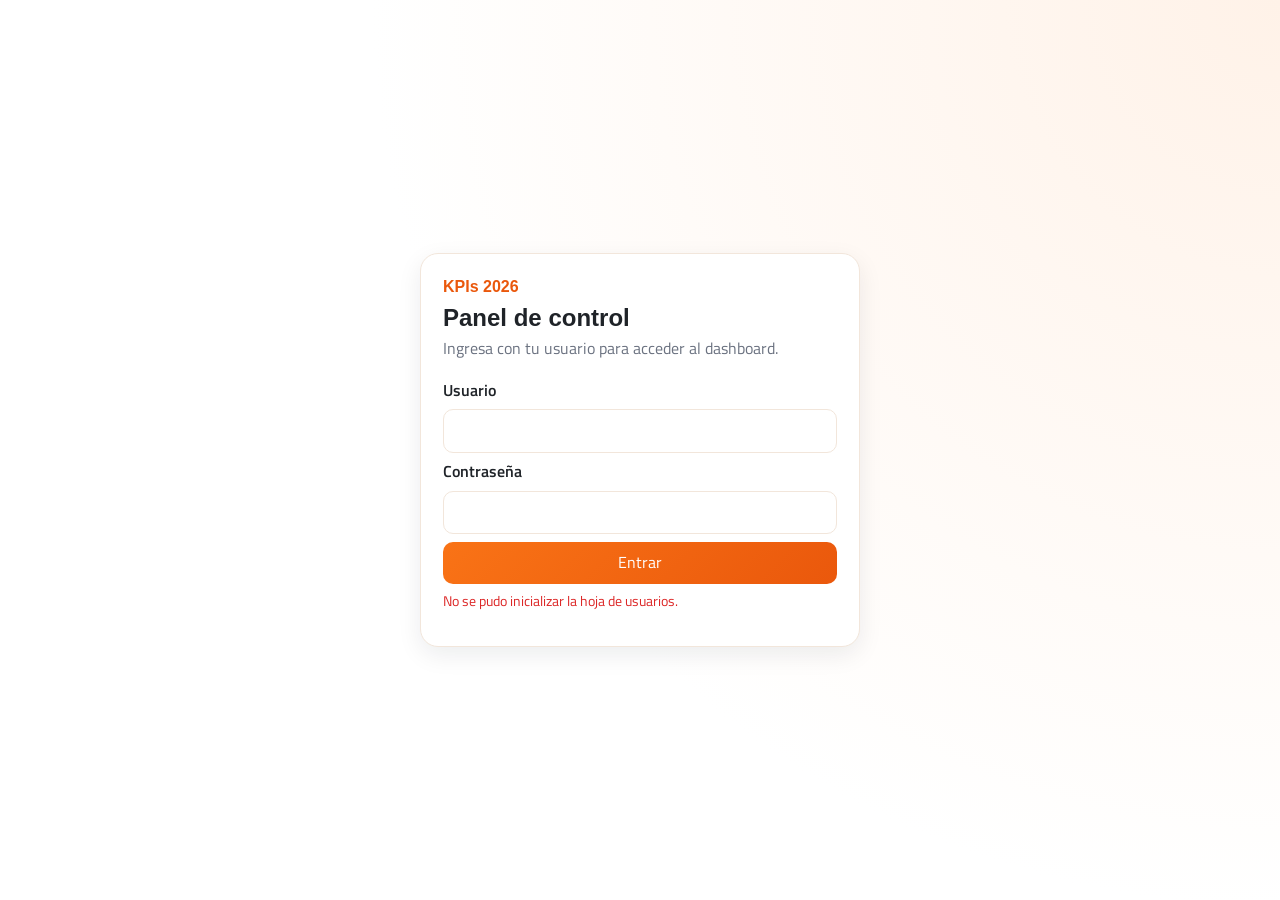
==== commit 597ac6fa: "Update index.html" ====
--- a/index.html
+++ b/index.html
@@ -31,7 +31,7 @@
         </form>
 
         <div class="helper-note">
-          <small>Usuario demo inicial: <strong>admin</strong> / <strong>admin123</strong></small>
+     
         </div>
       </section>
     </main>
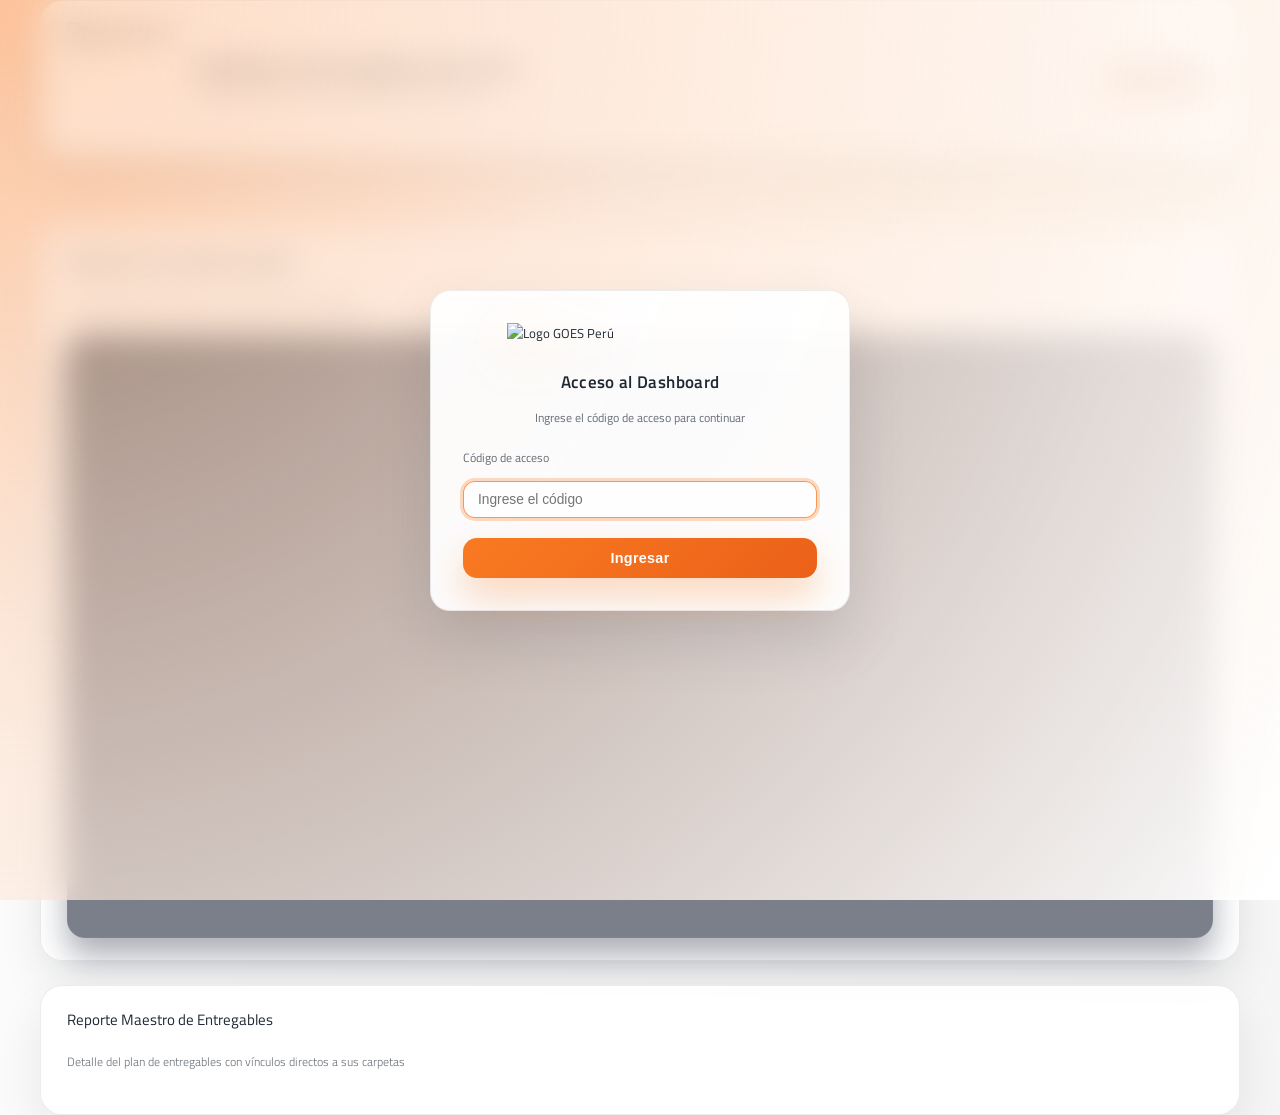
==== commit 6a111f91: "Update index.html" ====
--- a/index.html
+++ b/index.html
@@ -1,43 +1,1060 @@
-<!doctype html>
+<!DOCTYPE html>
 <html lang="es">
-  <head>
-    <meta charset="UTF-8" />
-    <meta name="viewport" content="width=device-width, initial-scale=1.0" />
-    <title>KPIs 2026 | Login</title>
-    <link rel="preconnect" href="https://fonts.googleapis.com" />
-    <link rel="preconnect" href="https://fonts.gstatic.com" crossorigin />
-    <link href="https://fonts.googleapis.com/css2?family=Titillium+Web:wght@300;400;600;700&display=swap" rel="stylesheet" />
-    <link rel="stylesheet" href="KPIS_2026/styles/common.css" />
-    <link rel="stylesheet" href="KPIS_2026/styles/login.css" />
-  </head>
-  <body>
-    <main class="login-layout">
-      <section class="login-card">
-        <div class="brand-block">
-          <span class="brand-kicker">KPIs 2026</span>
-          <h1>Panel de control</h1>
-          <p>Ingresa con tu usuario para acceder al dashboard.</p>
+<head>
+  <meta charset="UTF-8">
+  <meta name="viewport" content="width=device-width, initial-scale=1.0">
+  <title>Dashboard Orygen</title>
+  <link rel="preconnect" href="https://fonts.googleapis.com">
+  <link rel="preconnect" href="https://fonts.gstatic.com" crossorigin>
+  <link href="https://fonts.googleapis.com/css2?family=Titillium+Web:wght@300;400;600;700&display=swap" rel="stylesheet">
+  <script src="https://cdn.jsdelivr.net/npm/chart.js@4.4.6/dist/chart.umd.min.js" crossorigin="anonymous"></script>
+  <style>
+    :root {
+      color-scheme: light;
+      --bg-gradient-start: #ffffff;
+      --bg-gradient-end: #f5f5f5;
+      --card-bg: rgba(255, 255, 255, 0.9);
+      --card-border: rgba(15, 23, 42, 0.08);
+      --card-shadow: 0 20px 45px rgba(15, 23, 42, 0.08);
+      --accent: #f97316;
+      --accent-soft: rgba(249, 115, 22, 0.12);
+      --text-primary: #1f2933;
+      --text-secondary: rgba(31, 41, 51, 0.68);
+      --surface: rgba(255, 255, 255, 0.92);
+      --surface-hover: rgba(255, 255, 255, 0.98);
+      --success: #16a34a;
+      --warning: #f59e0b;
+      --danger: #dc2626;
+    }
+
+    * {
+      box-sizing: border-box;
+    }
+
+    body {
+      margin: 0;
+      min-height: 100vh;
+      font-family: "Titillium Web", system-ui, -apple-system, BlinkMacSystemFont, "Segoe UI", sans-serif;
+      font-size: 0.82rem;
+      background: radial-gradient(circle at top left, rgba(249, 115, 22, 0.25), transparent 48%) fixed,
+                  radial-gradient(circle at top right, rgba(249, 168, 37, 0.18), transparent 45%) fixed,
+                  linear-gradient(135deg, var(--bg-gradient-start), var(--bg-gradient-end));
+      color: var(--text-primary);
+      display: flex;
+      justify-content: center;
+      align-items: flex-start;
+      padding: 40px 24px 64px;
+    }
+
+    body.auth-mode {
+      align-items: center;
+      padding: 0;
+    }
+
+    .app {
+      width: min(1200px, 100%);
+      display: flex;
+      flex-direction: column;
+      gap: 24px;
+    }
+
+    .auth {
+      position: fixed;
+      inset: 0;
+      display: flex;
+      align-items: center;
+      justify-content: center;
+      padding: 24px;
+      background: radial-gradient(circle at top left, rgba(249, 115, 22, 0.24), rgba(255, 255, 255, 0.96));
+      backdrop-filter: blur(16px);
+      z-index: 900;
+    }
+
+    .auth[hidden] {
+      display: none !important;
+    }
+
+    .auth-card {
+      width: min(420px, 100%);
+      background: rgba(255, 255, 255, 0.95);
+      border: 1px solid rgba(15, 23, 42, 0.08);
+      border-radius: 20px;
+      padding: 32px;
+      box-shadow: 0 28px 60px rgba(15, 23, 42, 0.12);
+      display: grid;
+      gap: 14px;
+    }
+
+    .auth-logo {
+      width: min(300px, 75%);
+      margin: 0 auto 12px;
+      display: block;
+      object-fit: contain;
+      filter: drop-shadow(0 10px 26px rgba(249, 115, 22, 0.3));
+    }
+
+    .auth-card h1 {
+      margin: 0;
+      text-align: center;
+      font-size: 1.05rem;
+      font-weight: 600;
+      letter-spacing: 0.02em;
+      color: var(--text-primary);
+    }
+
+    .auth-card p {
+      margin: 0 0 8px;
+      text-align: center;
+      color: var(--text-secondary);
+      font-size: 0.74rem;
+    }
+
+    .auth-card label {
+      font-size: 0.74rem;
+      font-weight: 500;
+      color: var(--text-secondary);
+    }
+
+    .auth-card input {
+      width: 100%;
+      padding: 10px 14px;
+      border-radius: 12px;
+      border: 1px solid rgba(249, 115, 22, 0.4);
+      background: rgba(255, 255, 255, 0.8);
+      color: var(--text-primary);
+      font-size: 0.86rem;
+      outline: none;
+      transition: border-color 180ms ease, box-shadow 180ms ease;
+    }
+
+    .auth-card input:focus {
+      border-color: rgba(249, 115, 22, 0.75);
+      box-shadow: 0 0 0 3px rgba(249, 115, 22, 0.26);
+    }
+
+    .auth-card button {
+      margin-top: 6px;
+      padding: 12px 18px;
+      border-radius: 14px;
+      border: none;
+      background: linear-gradient(135deg, rgba(249, 115, 22, 0.95), rgba(234, 88, 12, 0.95));
+      color: #ffffff;
+      font-weight: 600;
+      font-size: 0.9rem;
+      letter-spacing: 0.02em;
+      cursor: pointer;
+      box-shadow: 0 18px 36px rgba(249, 115, 22, 0.28);
+      transition: transform 180ms ease, box-shadow 180ms ease;
+    }
+
+    .auth-card button:hover {
+      transform: translateY(-2px);
+      box-shadow: 0 24px 44px rgba(249, 115, 22, 0.45);
+    }
+
+    header {
+      display: flex;
+      align-items: center;
+      justify-content: space-between;
+      gap: 16px;
+      padding: 22px 26px;
+      background: var(--surface);
+      backdrop-filter: blur(12px);
+      border: 1px solid var(--card-border);
+      border-radius: 22px;
+      box-shadow: var(--card-shadow);
+    }
+
+    header .brand {
+      display: flex;
+      align-items: center;
+      gap: 20px;
+    }
+
+    .logout-button {
+      padding: 8px 16px;
+      border-radius: 999px;
+      border: 1px solid rgba(249, 115, 22, 0.45);
+      background: linear-gradient(135deg, rgba(249, 115, 22, 0.18), rgba(234, 88, 12, 0.18));
+      color: var(--text-primary);
+      font-weight: 600;
+      font-size: 0.72rem;
+      letter-spacing: 0.02em;
+      cursor: pointer;
+      box-shadow: 0 10px 24px rgba(249, 115, 22, 0.18);
+      transition: transform 180ms ease, box-shadow 180ms ease, border-color 180ms ease;
+    }
+
+    .logout-button:hover {
+      transform: translateY(-1px);
+      border-color: rgba(249, 115, 22, 0.65);
+      box-shadow: 0 16px 32px rgba(249, 115, 22, 0.26);
+    }
+
+    header img {
+      width: 110px;
+      height: 110px;
+      object-fit: contain;
+      filter: drop-shadow(0 12px 24px rgba(249, 115, 22, 0.35));
+    }
+
+    header h1 {
+      margin: 0;
+      font-size: clamp(1.1rem, 1.5vw, 1.5rem);
+      font-weight: 500;
+      letter-spacing: 0.02em;
+    }
+
+    header p {
+      margin: 4px 0 0;
+      color: var(--text-secondary);
+      font-weight: 300;
+      font-size: 0.78rem;
+    }
+
+    .summary-grid {
+      display: grid;
+      grid-template-columns: repeat(auto-fit, minmax(200px, 1fr));
+      gap: 18px;
+    }
+
+    .summary-card {
+      background: var(--surface);
+      border: 1px solid var(--card-border);
+      border-radius: 18px;
+      padding: 16px 18px;
+      box-shadow: 0 16px 32px rgba(15, 23, 42, 0.12);
+      position: relative;
+      overflow: hidden;
+      transition: transform 220ms ease, box-shadow 220ms ease;
+    }
+
+    .summary-card::after {
+      content: "";
+      position: absolute;
+      inset: -200% -40% auto;
+      height: 60%;
+      background: radial-gradient(circle, rgba(249, 115, 22, 0.24), transparent 65%);
+      transition: transform 400ms ease;
+      transform: translateY(30%);
+    }
+
+    .summary-card:hover {
+      transform: translateY(-4px);
+      box-shadow: 0 18px 45px rgba(15, 23, 42, 0.38);
+    }
+
+    .summary-card:hover::after {
+      transform: translateY(20%);
+    }
+
+    .summary-card h3 {
+      margin: 0;
+      font-size: 0.72rem;
+      font-weight: 400;
+      color: var(--text-secondary);
+    }
+
+    .summary-card .value {
+      margin-top: 14px;
+      font-size: clamp(1.05rem, 1.4vw, 1.4rem);
+      font-weight: 600;
+      letter-spacing: 0.01em;
+    }
+
+    .summary-card .trend {
+      margin-top: 4px;
+      font-size: 0.7rem;
+      display: inline-flex;
+      gap: 6px;
+      align-items: center;
+      padding: 6px 10px;
+      border-radius: 999px;
+      background: var(--accent-soft);
+      color: var(--accent);
+    }
+
+    .summary-card.alert {
+      border-color: rgba(249, 115, 22, 0.45);
+      box-shadow: 0 18px 42px rgba(249, 115, 22, 0.25);
+    }
+
+    .alert-list {
+      margin: 12px 0 0;
+      padding: 0;
+      list-style: none;
+      display: grid;
+      gap: 8px;
+      font-size: 0.68rem;
+      color: var(--text-secondary);
+    }
+
+    .alert-list li {
+      display: flex;
+      justify-content: space-between;
+      align-items: baseline;
+      gap: 12px;
+      padding: 8px 10px;
+      border-radius: 12px;
+      background: rgba(249, 115, 22, 0.1);
+    }
+
+    .alert-list li strong {
+      font-weight: 600;
+      color: var(--text-primary);
+    }
+
+    .panel {
+      background: var(--surface);
+      border: 1px solid var(--card-border);
+      border-radius: 22px;
+      padding: 22px 26px;
+      box-shadow: 0 20px 45px rgba(15, 23, 42, 0.08);
+      display: flex;
+      flex-direction: column;
+      gap: 22px;
+    }
+
+    .panel header {
+      background: none;
+      border: none;
+      border-radius: 0;
+      box-shadow: none;
+      padding: 0;
+      display: flex;
+      flex-direction: column;
+      align-items: flex-start;
+    }
+
+    .panel header h2 {
+      margin: 0;
+      font-size: 0.95rem;
+      font-weight: 500;
+    }
+
+    .panel header span {
+      margin-top: 6px;
+      color: var(--text-secondary);
+      font-weight: 300;
+      font-size: 0.72rem;
+    }
+
+    table {
+      width: 100%;
+      border-collapse: collapse;
+      border-radius: 18px;
+      overflow: hidden;
+      background: rgba(255, 255, 255, 0.9);
+    }
+
+    thead {
+      background: rgba(249, 115, 22, 0.08);
+      backdrop-filter: blur(4px);
+    }
+
+    th, td {
+      padding: 10px 12px;
+      text-align: left;
+      font-size: 0.74rem;
+      border-bottom: 1px solid rgba(148, 163, 184, 0.12);
+    }
+
+    tbody tr {
+      transition: background 180ms ease, transform 180ms ease;
+    }
+
+    tbody tr:hover {
+      background: var(--surface-hover);
+      transform: translateY(-1px);
+    }
+
+    .link-button {
+      display: inline-flex;
+      align-items: center;
+      gap: 8px;
+      padding: 7px 11px;
+      border-radius: 999px;
+      border: 1px solid rgba(249, 115, 22, 0.32);
+      background: linear-gradient(135deg, rgba(249, 115, 22, 0.16), rgba(234, 88, 12, 0.16));
+      color: #1f2933;
+      text-decoration: none;
+      font-weight: 600;
+      font-size: 0.7rem;
+      transition: transform 180ms ease, box-shadow 180ms ease, border-color 180ms ease;
+      box-shadow: 0 12px 18px rgba(249, 115, 22, 0.18);
+    }
+
+    .link-button:hover {
+      transform: translateY(-2px);
+      border-color: rgba(249, 115, 22, 0.6);
+      box-shadow: 0 20px 32px rgba(249, 115, 22, 0.28);
+    }
+
+    .progress {
+      width: 100%;
+      height: 8px;
+      border-radius: 6px;
+      background: rgba(15, 23, 42, 0.12);
+      overflow: hidden;
+      margin-top: 8px;
+    }
+
+    .progress-bar {
+      height: 100%;
+      border-radius: 6px;
+      background: linear-gradient(135deg, rgba(249, 115, 22, 0.9), rgba(234, 88, 12, 0.9));
+      transition: width 360ms ease;
+    }
+
+    .status-chip {
+      display: inline-flex;
+      align-items: center;
+      gap: 4px;
+      padding: 4px 8px;
+      border-radius: 999px;
+      font-size: 0.68rem;
+      font-weight: 500;
+      background: rgba(249, 115, 22, 0.14);
+      color: var(--text-secondary);
+    }
+
+    .chart-wrapper {
+      background: rgba(15, 23, 42, 0.55);
+      border-radius: 18px;
+      padding: 24px;
+      border: 1px solid rgba(148, 163, 184, 0.15);
+      box-shadow: 0 18px 32px rgba(15, 23, 42, 0.35);
+    }
+
+    canvas {
+      width: 100% !important;
+      height: auto !important;
+    }
+
+    .spinner {
+      position: fixed;
+      inset: 0;
+      background: rgba(15, 23, 42, 0.75);
+      display: grid;
+      place-items: center;
+      z-index: 1000;
+      backdrop-filter: blur(6px);
+      transition: opacity 220ms ease;
+    }
+
+    .spinner.hidden {
+      opacity: 0;
+      pointer-events: none;
+    }
+
+    .spinner .loader {
+      width: 72px;
+      height: 72px;
+      border-radius: 50%;
+      border: 4px solid rgba(148, 163, 184, 0.25);
+      border-top-color: var(--accent);
+      animation: spin 0.95s linear infinite;
+      position: relative;
+    }
+
+    .spinner .loader::after {
+      content: "";
+      position: absolute;
+      inset: 10px;
+      border-radius: 50%;
+      border: 3px solid transparent;
+      border-top-color: rgba(249, 115, 22, 0.75);
+      animation: spin 0.75s linear infinite reverse;
+      opacity: 0.8;
+    }
+
+    @keyframes spin {
+      to {
+        transform: rotate(360deg);
+      }
+    }
+
+    .toast-container {
+      position: fixed;
+      bottom: 24px;
+      right: 24px;
+      display: flex;
+      flex-direction: column;
+      gap: 12px;
+      z-index: 999;
+    }
+
+    .toast {
+      min-width: 260px;
+      padding: 16px 18px;
+      border-radius: 14px;
+      background: rgba(255, 255, 255, 0.95);
+      border: 1px solid rgba(15, 23, 42, 0.08);
+      box-shadow: 0 16px 32px rgba(15, 23, 42, 0.12);
+      color: var(--text-primary);
+      font-size: 0.9rem;
+      display: grid;
+      gap: 6px;
+      animation: toast-in 420ms ease;
+      position: relative;
+      overflow: hidden;
+    }
+
+    .toast::after {
+      content: "";
+      position: absolute;
+      inset: auto 0 0;
+      height: 3px;
+      background: linear-gradient(90deg, rgba(249, 115, 22, 0.9), rgba(234, 88, 12, 0.9));
+      animation: toast-progress 6s linear forwards;
+    }
+
+    .toast strong {
+      font-weight: 600;
+      font-size: 0.95rem;
+    }
+
+    @keyframes toast-in {
+      from {
+        transform: translateY(10px);
+        opacity: 0;
+      }
+      to {
+        transform: translateY(0);
+        opacity: 1;
+      }
+    }
+
+    @keyframes toast-progress {
+      from {
+        width: 100%;
+      }
+      to {
+        width: 0;
+      }
+    }
+
+    @media (max-width: 1024px) {
+      body {
+        padding: 32px 16px 48px;
+      }
+
+      header {
+        flex-direction: column;
+        align-items: center;
+        text-align: center;
+      }
+
+      header img {
+        width: 68px;
+        height: 68px;
+      }
+
+      table {
+        font-size: 0.88rem;
+      }
+
+      th, td {
+        padding: 14px;
+      }
+    }
+
+    @media (max-width: 720px) {
+      .summary-grid {
+        grid-template-columns: 1fr;
+      }
+
+      .toast-container {
+        right: 50%;
+        transform: translateX(50%);
+        width: min(320px, 90vw);
+        align-items: stretch;
+      }
+    }
+  </style>
+</head>
+<body>
+  <div class="spinner" id="global-spinner" role="alert" aria-live="polite">
+    <div class="loader"></div>
+  </div>
+
+  <div class="toast-container" id="toast-container" aria-live="polite" aria-atomic="true"></div>
+
+  <section class="auth" id="auth-screen">
+    <form class="auth-card" id="auth-form" autocomplete="off">
+      <img class="auth-logo" src="https://goesperu.com/wp-content/uploads/2024/08/771x216.png" alt="Logo GOES Perú">
+      <h1>Acceso al Dashboard</h1>
+      <p>Ingrese el código de acceso para continuar</p>
+      <label for="access-code">Código de acceso</label>
+      <input id="access-code" name="access-code" type="password" placeholder="Ingrese el código" required>
+      <button type="submit">Ingresar</button>
+    </form>
+  </section>
+
+  <main class="app" id="dashboard" hidden>
+    <header>
+      <div class="brand">
+        <img src="https://goesperu.com/wp-content/uploads/2024/08/771x216.png" alt="Logo GOES Perú">
+        <div>
+          <h1>Dashboard de Entregables del Servicio</h1>
+          <p>Monitoreo integral de cumplimiento y gestión documental</p>
         </div>
-
-        <form id="loginForm" class="login-form" autocomplete="off">
-          <label for="usuario">Usuario</label>
-          <input id="usuario" name="usuario" type="text" required />
-
-          <label for="contrasena">Contraseña</label>
-          <input id="contrasena" name="contrasena" type="password" required />
-
-          <button id="submitBtn" type="submit" class="btn-primary">Entrar</button>
-          <p id="loginMessage" class="form-message" role="status"></p>
-        </form>
-
-        <div class="helper-note">
-     
-        </div>
-      </section>
-    </main>
-
-    <script src="KPIS_2026/scripts/config.js"></script>
-    <script src="KPIS_2026/scripts/auth.js"></script>
-    <script src="KPIS_2026/scripts/login.js"></script>
-  </body>
+      </div>
+      <button type="button" class="logout-button" id="logout-button">Cerrar sesión</button>
+    </header>
+
+    <section class="summary-grid" id="metrics-cards">
+      <!-- Métricas principales renderizadas por JS -->
+    </section>
+    <section class="summary-grid" id="alerts-cards">
+      <!-- Alertas de cumplimiento renderizadas por JS -->
+    </section>
+
+    <section class="panel">
+      <header>
+        <h2>Histograma de Cumplimiento Global</h2>
+        <span>Distribución del porcentaje de cumplimiento por entregable</span>
+      </header>
+      <div class="chart-wrapper">
+        <canvas id="histogramChart" aria-label="Histograma de cumplimiento" role="img"></canvas>
+      </div>
+    </section>
+
+    <section class="panel">
+      <header>
+        <h2>Reporte Maestro de Entregables</h2>
+        <span>Detalle del plan de entregables con vínculos directos a sus carpetas</span>
+      </header>
+      <div class="table-wrapper">
+        <table>
+          <thead id="table-head">
+            <!-- Encabezados generados dinámicamente -->
+          </thead>
+          <tbody id="table-body">
+            <!-- Filas generadas dinámicamente -->
+          </tbody>
+        </table>
+      </div>
+    </section>
+  </main>
+
+  <script>
+    const SHEET_ID = "1cc53S95H37GG4OjT5Yn7XTGvH6qGQ0ahC8I5QhqQM9Q";
+    const SHEET_ENDPOINT = `https://docs.google.com/spreadsheets/d/${SHEET_ID}/gviz/tq?tqx=out:json&gid=0`;
+    const ACCESS_CODE = "Goes_Orygen_2025";
+    const spinner = document.getElementById("global-spinner");
+    const toastContainer = document.getElementById("toast-container");
+    const authScreen = document.getElementById("auth-screen");
+    const dashboardElement = document.getElementById("dashboard");
+    const authForm = document.getElementById("auth-form");
+    const accessInput = document.getElementById("access-code");
+    const logoutButton = document.getElementById("logout-button");
+    let histogramChart = null;
+    let dashboardLoaded = false;
+
+    const normalizeLabel = (value) => value?.toString().trim().toLowerCase();
+
+    const toast = (title, message, tone = "info") => {
+      const toastElement = document.createElement("div");
+      toastElement.className = "toast";
+      toastElement.innerHTML = `
+        <strong>${title}</strong>
+        <span>${message}</span>
+      `;
+
+      if (tone === "success") {
+        toastElement.style.borderColor = "rgba(34, 197, 94, 0.35)";
+        toastElement.style.boxShadow = "0 18px 32px rgba(34, 197, 94, 0.25)";
+      }
+
+      if (tone === "error") {
+        toastElement.style.borderColor = "rgba(239, 68, 68, 0.35)";
+        toastElement.style.boxShadow = "0 18px 32px rgba(239, 68, 68, 0.25)";
+      }
+
+      toastContainer.appendChild(toastElement);
+
+      setTimeout(() => {
+        toastElement.style.opacity = "0";
+        toastElement.style.transform = "translateY(6px)";
+        setTimeout(() => toastElement.remove(), 320);
+      }, 6200);
+    };
+
+    const showSpinner = () => spinner.classList.remove("hidden");
+    const hideSpinner = () => spinner.classList.add("hidden");
+
+    const showAuthScreen = () => {
+      document.body.classList.add("auth-mode");
+      authScreen.hidden = false;
+      dashboardElement.hidden = true;
+      hideSpinner();
+      authForm?.reset();
+      setTimeout(() => accessInput?.focus(), 120);
+    };
+
+    const enterDashboard = () => {
+      document.body.classList.remove("auth-mode");
+      authScreen.hidden = true;
+      dashboardElement.hidden = false;
+      loadDashboard();
+    };
+
+    const logoutUser = () => {
+      sessionStorage.removeItem("orygen-auth");
+      dashboardLoaded = false;
+      toast("Sesión cerrada", "Ingrese el código para volver a acceder.");
+      showAuthScreen();
+    };
+
+    const parseSheetNumber = (value) => {
+      if (value === null || value === undefined) return null;
+      if (typeof value === "number") {
+        return value <= 1 && value >= 0 ? value * 100 : value;
+      }
+      const numeric = parseFloat(String(value).replace(/[%\s]/g, "").replace(",", "."));
+      if (Number.isFinite(numeric)) {
+        return numeric <= 1 ? numeric * 100 : numeric;
+      }
+      return null;
+    };
+
+    const formatPercentage = (value) => {
+      if (value === null || Number.isNaN(value)) return "—";
+      return `${value.toFixed(1)}%`;
+    };
+
+    const buildTableHead = () => {
+      const head = document.getElementById("table-head");
+      head.innerHTML = `
+        <tr>
+          <th>N°</th>
+          <th>Entregable</th>
+          <th>Plazo / Periodicidad</th>
+          <th>Referencia contractual</th>
+          <th>Acceso</th>
+          <th>Cumplimiento promedio</th>
+        </tr>
+      `;
+    };
+
+    const buildTableBody = (rows) => {
+      const body = document.getElementById("table-body");
+      body.innerHTML = rows.map(row => {
+        const hasAverage = Number.isFinite(row.average);
+        const progress = hasAverage ? row.average : 0;
+        const progressClass = hasAverage
+          ? (progress >= 85 ? "var(--success)" : progress >= 60 ? "var(--warning)" : "var(--danger)")
+          : "rgba(148, 163, 184, 0.35)";
+        return `
+          <tr>
+            <td>${row.number ?? "—"}</td>
+            <td>
+              <strong>${row.deliverable || "Sin nombre"}</strong>
+            </td>
+            <td>${row.deadline || "Sin plazo"}</td>
+            <td>${row.contractSection || "—"}</td>
+            <td>
+              ${row.folderLink ? `<a class="link-button" href="${row.folderLink}" target="_blank" rel="noopener">Abrir carpeta</a>` : "—"}
+            </td>
+            <td>
+              <div>${formatPercentage(row.average)}</div>
+              <div class="progress" aria-hidden="true">
+                <div class="progress-bar" style="width:${hasAverage ? Math.min(progress, 100) : 0}%; background:${progressClass};"></div>
+              </div>
+            </td>
+          </tr>
+        `;
+      }).join("");
+    };
+
+    const buildMetricsCards = (monthlyAverages, overallAverage, rowsWithDataCount, rows) => {
+      const container = document.getElementById("metrics-cards");
+      const alertsContainer = document.getElementById("alerts-cards");
+      const cards = [];
+      const alertCards = [];
+
+      cards.push(`
+        <article class="summary-card">
+          <h3>Cumplimiento global</h3>
+          <div class="value">${formatPercentage(overallAverage)}</div>
+          <div class="trend">${rowsWithDataCount} entregables con datos</div>
+        </article>
+      `);
+
+      monthlyAverages.slice(0, 3).forEach(({ month, value, count }) => {
+        cards.push(`
+          <article class="summary-card">
+            <h3>${month}</h3>
+            <div class="value">${formatPercentage(value)}</div>
+            <div class="trend">${count} registros válidos</div>
+          </article>
+        `);
+      });
+
+      container.innerHTML = cards.join("");
+
+      const rowsBelowTarget = rows.filter(row => Number.isFinite(row.average) && row.average < 100);
+      if (rowsBelowTarget.length) {
+        const listItems = rowsBelowTarget.map(row => {
+          const delta = 100 - row.average;
+          return `
+            <li>
+              <strong>${row.deliverable ?? "Sin nombre"}</strong>
+              <span>${formatPercentage(row.average)} · Falta ${formatPercentage(delta)}</span>
+            </li>
+          `;
+        }).join("");
+
+        alertCards.push(`
+          <article class="summary-card alert">
+            <h3>Entregables bajo objetivo</h3>
+            <div class="value">${rowsBelowTarget.length}</div>
+            <div class="trend">Revisar pendientes</div>
+            <ul class="alert-list">${listItems}</ul>
+          </article>
+        `);
+      }
+
+      alertsContainer.innerHTML = alertCards.join("");
+    };
+
+    const buildHistogram = (months, monthlyAverages, monthlyAverageMap) => {
+      const baseMonths = months.slice(0, 6);
+
+      const filled = baseMonths.map((month) => {
+        const entry = monthlyAverageMap.get(normalizeLabel(month));
+        const hasData = entry && entry.value !== null && Number.isFinite(entry.value);
+        return {
+          month,
+          value: hasData ? Number(entry.value) : 0,
+          hasData
+        };
+      });
+
+      const labels = filled.map(item => item.month);
+      const data = filled.map(item => Number(item.value.toFixed(2)));
+
+      const ctx = document.getElementById("histogramChart").getContext("2d");
+      if (histogramChart) {
+        histogramChart.destroy();
+      }
+
+      histogramChart = new Chart(ctx, {
+        type: "bar",
+        data: {
+          labels,
+          datasets: [{
+            label: "Cumplimiento promedio (%)",
+            data,
+            customData: filled,
+            backgroundColor: filled.map((item, idx) => {
+              const base = 0.35 + (idx / Math.max(labels.length - 1, 1)) * 0.25;
+              const alpha = item.hasData ? base + 0.35 : 0.22;
+              return `rgba(249, 115, 22, ${alpha.toFixed(2)})`;
+            }),
+            borderRadius: 14,
+            borderSkipped: false,
+            barPercentage: 0.65,
+            categoryPercentage: 0.55
+          }]
+        },
+        options: {
+          responsive: true,
+          scales: {
+            x: {
+              grid: {
+                color: "rgba(148, 163, 184, 0.12)"
+              },
+              ticks: {
+                color: "rgba(226, 232, 240, 0.78)",
+                font: {
+                  size: 10
+                }
+              }
+            },
+            y: {
+              beginAtZero: true,
+              suggestedMax: 100,
+              grid: {
+                color: "rgba(148, 163, 184, 0.12)"
+              },
+              ticks: {
+                color: "rgba(226, 232, 240, 0.78)",
+                font: {
+                  size: 10
+                },
+                callback: (val) => `${val}%`
+              }
+            }
+          },
+          plugins: {
+            legend: {
+              labels: {
+                color: "rgba(226, 232, 240, 0.78)",
+                font: {
+                  size: 10
+                }
+              }
+            },
+            tooltip: {
+              callbacks: {
+                label: (context) => {
+                  const meta = context.dataset.customData?.[context.dataIndex];
+                  if (!meta?.hasData) {
+                    return "Sin datos registrados";
+                  }
+                  return `${context.parsed.y.toFixed(1)}%`;
+                }
+              }
+            }
+          }
+        }
+      });
+    };
+
+    const processData = (rawData) => {
+      const match = rawData.match(/google\.visualization\.Query\.setResponse\(([\s\S]+)\);/);
+      if (!match) {
+        throw new Error("No se pudo interpretar la respuesta del Google Sheet.");
+      }
+
+      const json = JSON.parse(match[1]);
+      const columns = json.table.cols || [];
+      const months = columns
+        .slice(5)
+        .map(col => (col?.label ?? "").toString().trim())
+        .filter(Boolean);
+      const validRows = (json.table.rows || [])
+        .map(row => row.c)
+        .filter(cells => Array.isArray(cells) && cells.some(cell => cell && cell.v !== null));
+
+      if (!validRows.length) {
+        throw new Error("No se encontraron filas válidas en la hoja.");
+      }
+
+      const parsedRows = validRows.map((cells) => {
+        const byIndex = (index) => cells[index]?.v ?? null;
+        const monthly = {};
+
+        months.forEach((month, idx) => {
+          const cell = cells[5 + idx] ?? null;
+          const value = parseSheetNumber(cell?.v ?? cell?.f ?? null);
+          if (value !== null && Number.isFinite(value)) {
+            monthly[month] = value;
+          }
+        });
+
+        const monthValues = Object.values(monthly);
+        const average = monthValues.length ? monthValues.reduce((sum, v) => sum + v, 0) / monthValues.length : null;
+
+        return {
+          number: byIndex(0),
+          deliverable: byIndex(1),
+          deadline: byIndex(2),
+          contractSection: byIndex(3),
+          folderLink: byIndex(4),
+          monthly,
+          average
+        };
+      }).filter(row =>
+        row.number !== null ||
+        row.deliverable ||
+        Object.keys(row.monthly).length
+      );
+
+      const monthlyAverages = months.map((month) => {
+        const values = parsedRows
+          .map(row => row.monthly[month])
+          .filter(value => value !== null && value !== undefined && Number.isFinite(value));
+        return {
+          month,
+          key: normalizeLabel(month),
+          value: values.length ? values.reduce((sum, v) => sum + v, 0) / values.length : null,
+          count: values.length
+        };
+      });
+
+      const monthlyAverageMap = new Map(
+        monthlyAverages
+          .filter(item => item.key)
+          .map(item => [item.key, item])
+      );
+
+      const averages = parsedRows
+        .map(row => row.average)
+        .filter(value => value !== null && value !== undefined && Number.isFinite(value));
+
+      const overallAverage = averages.length ? averages.reduce((sum, v) => sum + v, 0) / averages.length : null;
+
+      return {
+        months,
+        rows: parsedRows,
+        monthlyAverages,
+        monthlyAverageMap,
+        overallAverage
+      };
+    };
+
+    const renderDashboard = ({ months, rows, monthlyAverages, monthlyAverageMap, overallAverage }) => {
+      const rowsWithDataCount = rows.filter(row => Number.isFinite(row.average)).length;
+      buildTableHead();
+      buildTableBody(rows);
+      buildMetricsCards(monthlyAverages, overallAverage, rowsWithDataCount, rows);
+      buildHistogram(months, monthlyAverages, monthlyAverageMap);
+    };
+
+    const loadDashboard = async () => {
+      if (dashboardLoaded) return;
+      showSpinner();
+      try {
+        const response = await fetch(SHEET_ENDPOINT);
+        if (!response.ok) {
+          throw new Error(`Error al solicitar la hoja: ${response.status}`);
+        }
+        const text = await response.text();
+        const data = processData(text);
+        renderDashboard(data);
+        dashboardLoaded = true;
+        toast("Dashboard listo", "Los datos del servicio se cargaron correctamente.", "success");
+      } catch (error) {
+        console.error(error);
+        toast("Error al cargar", error.message || "No se pudieron obtener los datos del Google Sheet.", "error");
+        dashboardLoaded = false;
+      } finally {
+        hideSpinner();
+      }
+    };
+
+    authForm?.addEventListener("submit", (event) => {
+      event.preventDefault();
+      const value = accessInput?.value.trim();
+      if (value === ACCESS_CODE) {
+        sessionStorage.setItem("orygen-auth", "1");
+        toast("Acceso concedido", "Bienvenido al panel de control.", "success");
+        enterDashboard();
+      } else {
+        toast("Código inválido", "Verifique el código e intente nuevamente.", "error");
+        if (accessInput) {
+          accessInput.value = "";
+          accessInput.focus();
+        }
+      }
+    });
+
+    logoutButton?.addEventListener("click", (event) => {
+      event.preventDefault();
+      logoutUser();
+    });
+
+    document.addEventListener("DOMContentLoaded", () => {
+      const isAuthenticated = sessionStorage.getItem("orygen-auth") === "1";
+      if (isAuthenticated) {
+        enterDashboard();
+      } else {
+        showAuthScreen();
+      }
+    });
+  </script>
+</body>
 </html>
